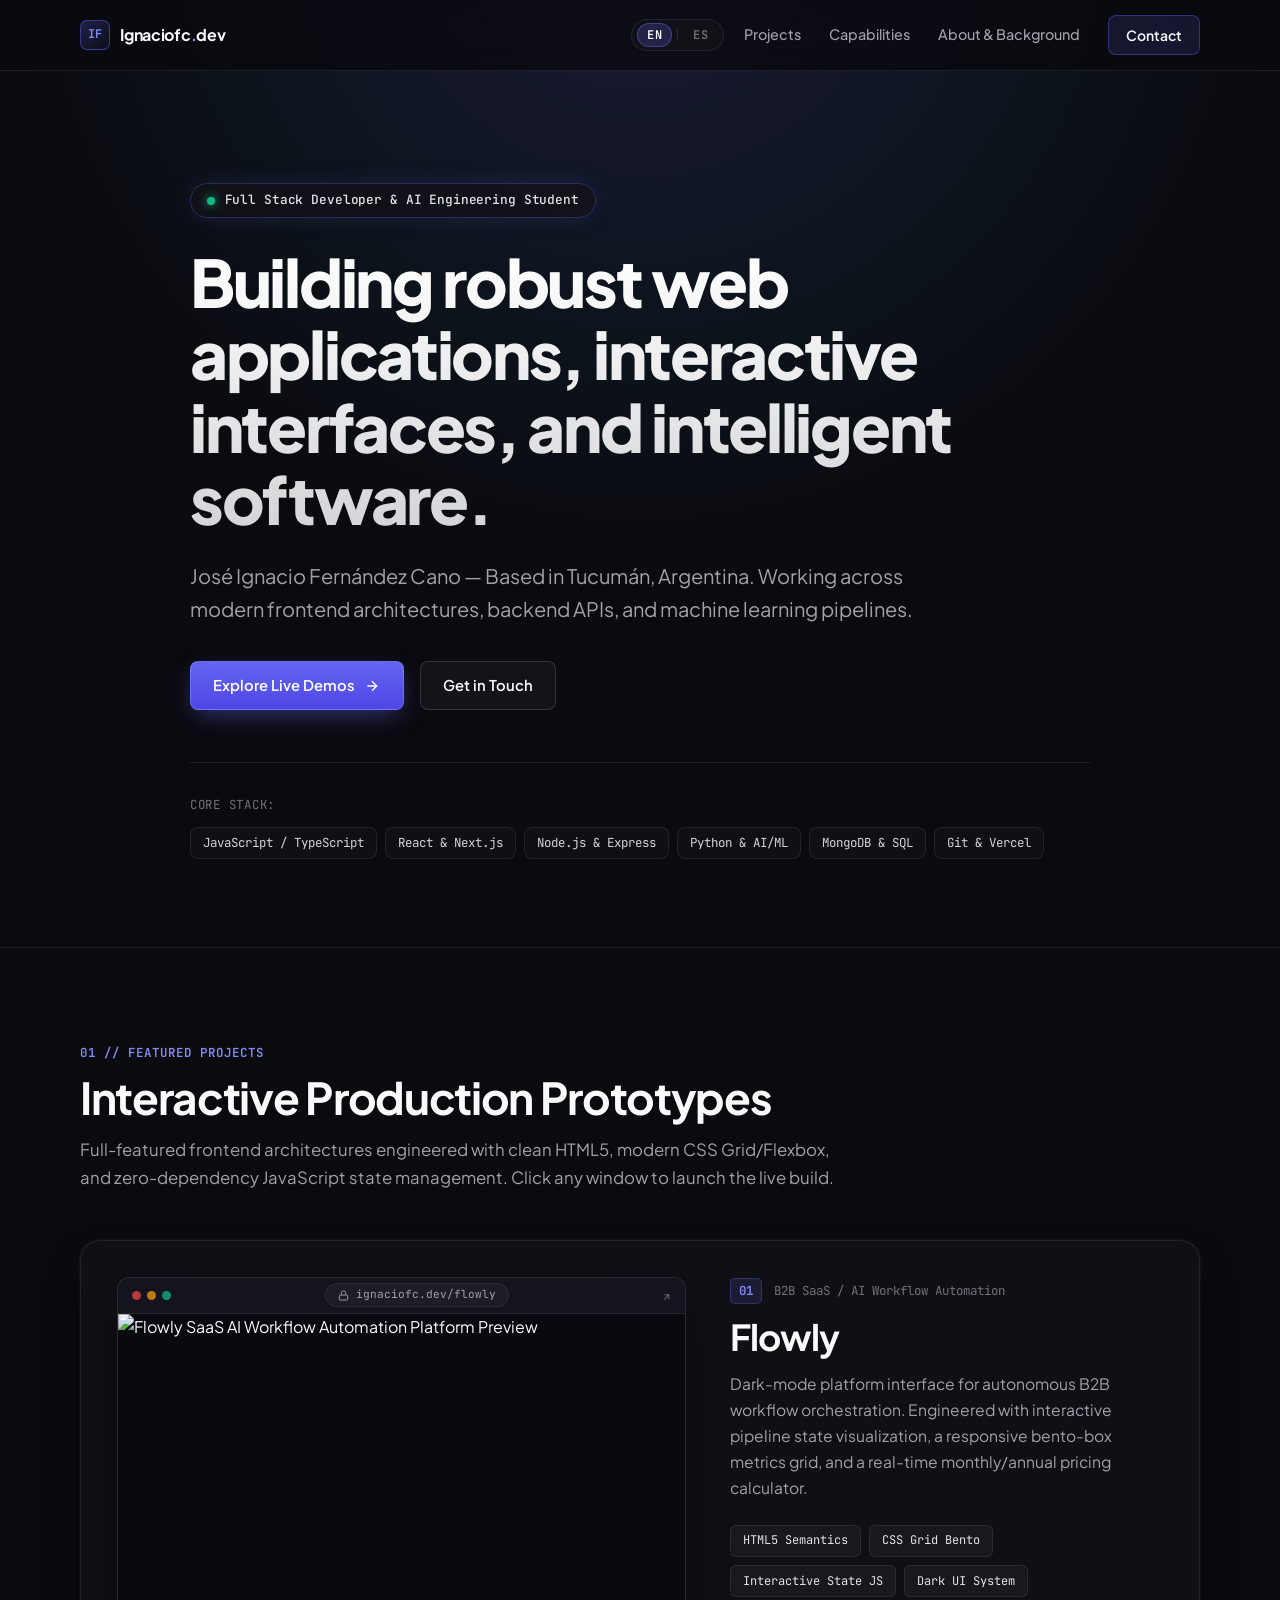
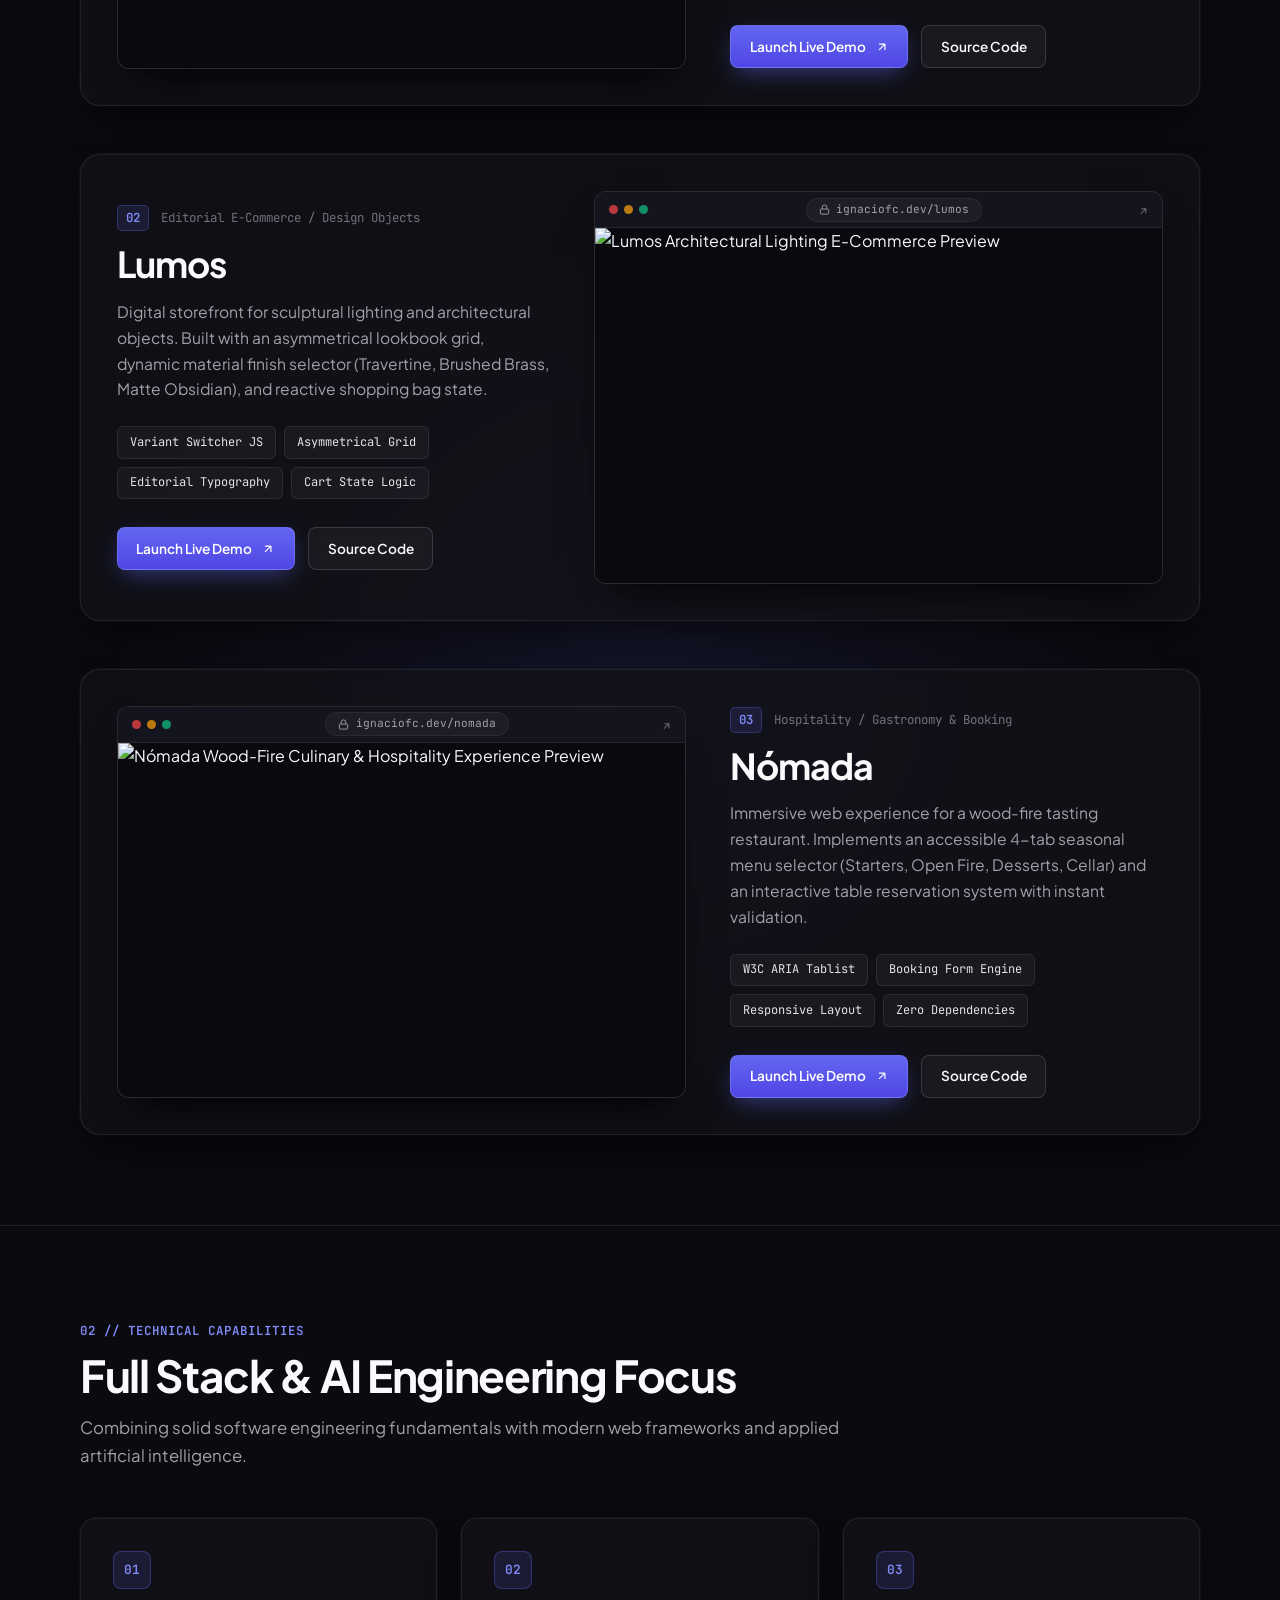
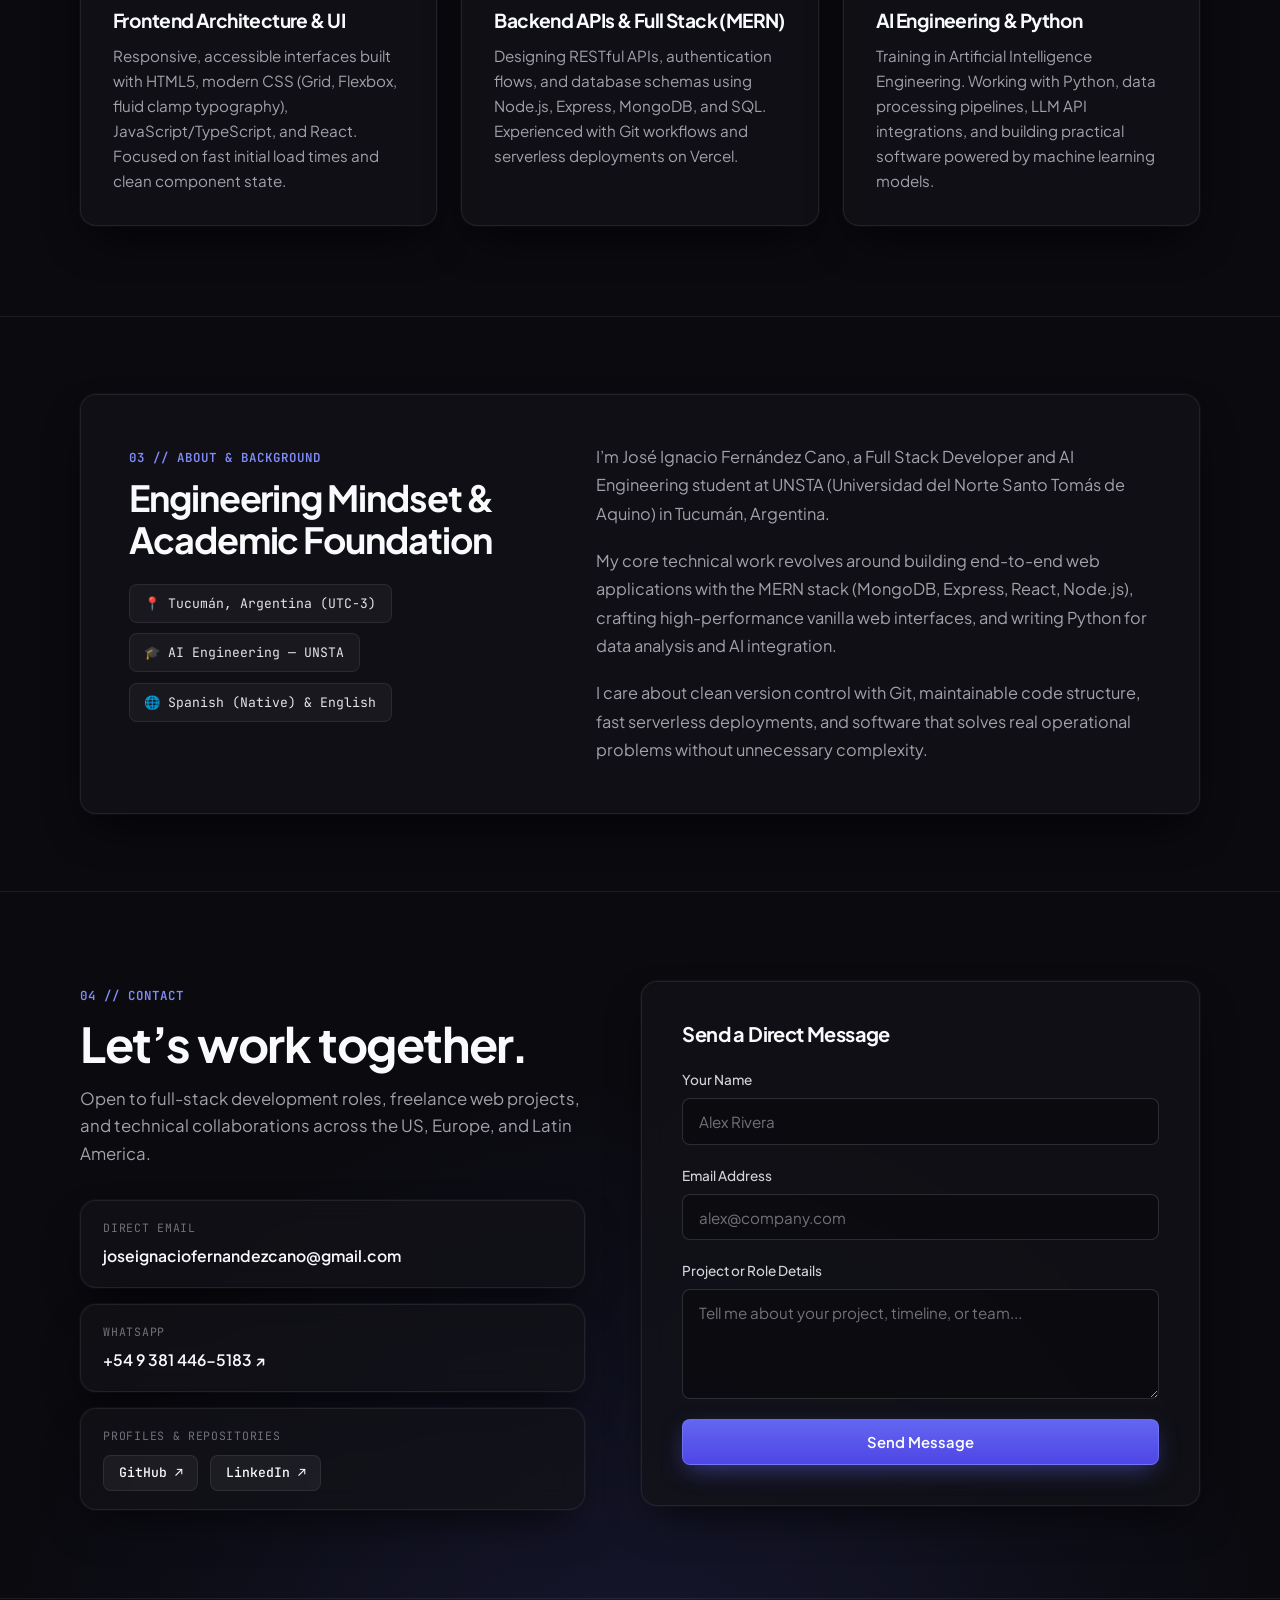
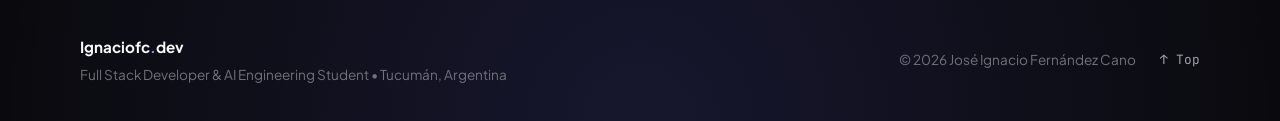
==== index.html @ 4a544a8d "feat: update portfolio with Full Stack & AI Engineering profile, 1200px layout, ambient glow, and br" ====
<!DOCTYPE html>
<html lang="en">
<head>
  <meta charset="UTF-8">
  <meta name="viewport" content="width=device-width, initial-scale=1.0">
  <title>José Ignacio Fernández Cano — Full Stack Developer & AI Engineering Student</title>
  <meta name="description" content="Full Stack Developer & AI Engineering Student based in Tucumán, Argentina. Building robust web applications, interactive interfaces, and intelligent software.">
  <link rel="preconnect" href="https://fonts.googleapis.com">
  <link rel="preconnect" href="https://fonts.gstatic.com" crossorigin>
  <link href="https://fonts.googleapis.com/css2?family=Plus+Jakarta+Sans:wght@400;500;600;700;800&family=JetBrains+Mono:wght@400;500;600&display=swap" rel="stylesheet">
  <link rel="stylesheet" href="./style.css">
  <link rel="icon" href="data:image/svg+xml,<svg xmlns=%22http://www.w3.org/2000/svg%22 viewBox=%220 0 100 100%22><text y=%22.9em%22 font-size=%2290%22>⚡</text></svg>">
</head>
<body>

  <!-- Ambient Glow Layers -->
  <div class="ambient-glow hero-glow" aria-hidden="true"></div>
  <div class="ambient-glow mid-glow" aria-hidden="true"></div>
  <div class="ambient-glow bottom-glow" aria-hidden="true"></div>

  <!-- Sticky Header -->
  <header class="site-header" id="site-header">
    <div class="container header-container">
      <a href="#hero" class="brand-logo" aria-label="José Ignacio Fernández Cano — Home">
        <span class="logo-badge">IF</span>
        <span class="logo-text">Ignaciofc<span class="accent-dot">.</span>dev</span>
      </a>

      <div class="nav-cluster">
        <!-- Bilingual Switcher [ EN | ES ] -->
        <div class="lang-switcher" role="group" aria-label="Language Selector">
          <button type="button" class="lang-btn active" id="lang-en" data-lang="en" aria-pressed="true">EN</button>
          <span class="lang-divider">|</span>
          <button type="button" class="lang-btn" id="lang-es" data-lang="es" aria-pressed="false">ES</button>
        </div>

        <nav class="desktop-nav" aria-label="Primary Navigation">
          <a href="#work" class="nav-link" data-i18n="nav.work">Projects</a>
          <a href="#stack" class="nav-link" data-i18n="nav.stack">Capabilities</a>
          <a href="#about" class="nav-link" data-i18n="nav.about">About &amp; Background</a>
          <a href="#contact" class="nav-btn" data-i18n="nav.contact">Contact</a>
        </nav>

        <button class="mobile-menu-toggle" id="mobileMenuBtn" aria-label="Toggle navigation menu" aria-expanded="false" aria-controls="mobileDrawer">
          <span></span>
          <span></span>
        </button>
      </div>
    </div>

    <!-- Mobile Navigation Drawer -->
    <div class="mobile-drawer" id="mobileDrawer">
      <nav class="mobile-nav">
        <a href="#work" class="mobile-link" data-i18n="nav.work">Projects</a>
        <a href="#stack" class="mobile-link" data-i18n="nav.stack">Capabilities</a>
        <a href="#about" class="mobile-link" data-i18n="nav.about">About &amp; Background</a>
        <a href="#contact" class="mobile-btn" data-i18n="nav.contact">Contact</a>
      </nav>
    </div>
  </header>

  <main id="main-content">
    <!-- Hero Section -->
    <section class="hero-section" id="hero">
      <div class="container hero-container">
        <div class="role-badge-wrapper">
          <div class="role-pill">
            <span class="status-dot"></span>
            <span class="role-label" data-i18n="hero.role">Full Stack Developer &amp; AI Engineering Student</span>
          </div>
        </div>

        <h1 class="hero-headline" data-i18n="hero.title">
          Building robust web applications, interactive interfaces, and intelligent software.
        </h1>

        <p class="hero-subtext" data-i18n="hero.sub">
          José Ignacio Fernández Cano — Based in Tucumán, Argentina. Working across modern frontend architectures, backend APIs, and machine learning pipelines.
        </p>

        <div class="hero-actions">
          <a href="#work" class="btn btn-primary">
            <span data-i18n="hero.cta_work">Explore Live Demos</span>
            <svg width="16" height="16" viewBox="0 0 24 24" fill="none" stroke="currentColor" stroke-width="2" aria-hidden="true"><path d="M5 12h14M12 5l7 7-7 7"/></svg>
          </a>
          <a href="#contact" class="btn btn-secondary" data-i18n="hero.cta_contact">Get in Touch</a>
        </div>

        <!-- Subtle Tech Stack Strip -->
        <div class="hero-tech-strip">
          <span class="strip-label" data-i18n="hero.stack_label">Core Stack:</span>
          <div class="strip-tags">
            <span>JavaScript / TypeScript</span>
            <span>React &amp; Next.js</span>
            <span>Node.js &amp; Express</span>
            <span>Python &amp; AI/ML</span>
            <span>MongoDB &amp; SQL</span>
            <span>Git &amp; Vercel</span>
          </div>
        </div>
      </div>
    </section>

    <!-- Selected Work Showcase (Browser Mockups) -->
    <section class="work-section" id="work">
      <div class="container">
        <div class="section-header">
          <span class="section-eyebrow" data-i18n="work.eyebrow">01 // Featured Projects</span>
          <h2 class="section-title" data-i18n="work.title">Interactive Production Prototypes</h2>
          <p class="section-lead" data-i18n="work.lead">
            Full-featured frontend architectures engineered with clean HTML5, modern CSS Grid/Flexbox, and zero-dependency JavaScript state management. Click any window to launch the live build.
          </p>
        </div>

        <div class="projects-list">

          <!-- Project 01: Flowly -->
          <article class="project-showcase-card">
            <div class="project-browser-col">
              <a href="./flowly/" class="browser-mockup" aria-label="Launch Flowly Live Demo">
                <div class="browser-toolbar">
                  <div class="browser-dots">
                    <span class="dot dot-red"></span>
                    <span class="dot dot-yellow"></span>
                    <span class="dot dot-green"></span>
                  </div>
                  <div class="browser-address">
                    <svg width="11" height="11" viewBox="0 0 24 24" fill="none" stroke="currentColor" stroke-width="2"><rect x="3" y="11" width="18" height="11" rx="2" ry="2"/><path d="M7 11V7a5 5 0 0 1 10 0v4"/></svg>
                    <span>ignaciofc.dev/flowly</span>
                  </div>
                  <div class="browser-action-icon">↗</div>
                </div>
                <div class="browser-viewport">
                  <img src="https://images.unsplash.com/photo-1551288049-bebda4e38f71?auto=format&fit=crop&w=1200&q=85" 
                       alt="Flowly SaaS AI Workflow Automation Platform Preview" 
                       width="1200" height="750" loading="eager" fetchpriority="high" decoding="async">
                </div>
              </a>
            </div>

            <div class="project-details-col">
              <div class="project-meta-top">
                <span class="project-index">01</span>
                <span class="project-category" data-i18n="flowly.tag">B2B SaaS / AI Workflow Automation</span>
              </div>

              <h3 class="project-title">Flowly</h3>

              <p class="project-description" data-i18n="flowly.desc">
                Dark-mode platform interface for autonomous B2B workflow orchestration. Engineered with interactive pipeline state visualization, a responsive bento-box metrics grid, and a real-time monthly/annual pricing calculator.
              </p>

              <div class="tech-pills">
                <span>HTML5 Semantics</span>
                <span>CSS Grid Bento</span>
                <span>Interactive State JS</span>
                <span>Dark UI System</span>
              </div>

              <div class="project-links">
                <a href="./flowly/" class="btn btn-primary btn-sm">
                  <span data-i18n="project.live">Launch Live Demo</span>
                  <svg width="14" height="14" viewBox="0 0 24 24" fill="none" stroke="currentColor" stroke-width="2"><path d="M7 17L17 7M17 7H7M17 7V17"/></svg>
                </a>
                <a href="https://github.com/ignaciofc" target="_blank" rel="noopener noreferrer" class="btn btn-secondary btn-sm">
                  <span data-i18n="project.code">Source Code</span>
                </a>
              </div>
            </div>
          </article>

          <!-- Project 02: Lumos (Reversed on Desktop for visual rhythm) -->
          <article class="project-showcase-card reverse-desktop">
            <div class="project-browser-col">
              <a href="./lumos/" class="browser-mockup" aria-label="Launch Lumos Live Demo">
                <div class="browser-toolbar">
                  <div class="browser-dots">
                    <span class="dot dot-red"></span>
                    <span class="dot dot-yellow"></span>
                    <span class="dot dot-green"></span>
                  </div>
                  <div class="browser-address">
                    <svg width="11" height="11" viewBox="0 0 24 24" fill="none" stroke="currentColor" stroke-width="2"><rect x="3" y="11" width="18" height="11" rx="2" ry="2"/><path d="M7 11V7a5 5 0 0 1 10 0v4"/></svg>
                    <span>ignaciofc.dev/lumos</span>
                  </div>
                  <div class="browser-action-icon">↗</div>
                </div>
                <div class="browser-viewport">
                  <img src="https://images.unsplash.com/photo-1513506003901-1e6a229e2d15?auto=format&fit=crop&w=1200&q=85" 
                       alt="Lumos Architectural Lighting E-Commerce Preview" 
                       width="1200" height="750" loading="lazy" decoding="async">
                </div>
              </a>
            </div>

            <div class="project-details-col">
              <div class="project-meta-top">
                <span class="project-index">02</span>
                <span class="project-category" data-i18n="lumos.tag">Editorial E-Commerce / Design Objects</span>
              </div>

              <h3 class="project-title">Lumos</h3>

              <p class="project-description" data-i18n="lumos.desc">
                Digital storefront for sculptural lighting and architectural objects. Built with an asymmetrical lookbook grid, dynamic material finish selector (Travertine, Brushed Brass, Matte Obsidian), and reactive shopping bag state.
              </p>

              <div class="tech-pills">
                <span>Variant Switcher JS</span>
                <span>Asymmetrical Grid</span>
                <span>Editorial Typography</span>
                <span>Cart State Logic</span>
              </div>

              <div class="project-links">
                <a href="./lumos/" class="btn btn-primary btn-sm">
                  <span data-i18n="project.live">Launch Live Demo</span>
                  <svg width="14" height="14" viewBox="0 0 24 24" fill="none" stroke="currentColor" stroke-width="2"><path d="M7 17L17 7M17 7H7M17 7V17"/></svg>
                </a>
                <a href="https://github.com/ignaciofc" target="_blank" rel="noopener noreferrer" class="btn btn-secondary btn-sm">
                  <span data-i18n="project.code">Source Code</span>
                </a>
              </div>
            </div>
          </article>

          <!-- Project 03: Nómada -->
          <article class="project-showcase-card">
            <div class="project-browser-col">
              <a href="./nomada/" class="browser-mockup" aria-label="Launch Nómada Live Demo">
                <div class="browser-toolbar">
                  <div class="browser-dots">
                    <span class="dot dot-red"></span>
                    <span class="dot dot-yellow"></span>
                    <span class="dot dot-green"></span>
                  </div>
                  <div class="browser-address">
                    <svg width="11" height="11" viewBox="0 0 24 24" fill="none" stroke="currentColor" stroke-width="2"><rect x="3" y="11" width="18" height="11" rx="2" ry="2"/><path d="M7 11V7a5 5 0 0 1 10 0v4"/></svg>
                    <span>ignaciofc.dev/nomada</span>
                  </div>
                  <div class="browser-action-icon">↗</div>
                </div>
                <div class="browser-viewport">
                  <img src="https://images.unsplash.com/photo-1550966871-3ed3cdb5ed0c?auto=format&fit=crop&w=1200&q=85" 
                       alt="Nómada Wood-Fire Culinary & Hospitality Experience Preview" 
                       width="1200" height="750" loading="lazy" decoding="async">
                </div>
              </a>
            </div>

            <div class="project-details-col">
              <div class="project-meta-top">
                <span class="project-index">03</span>
                <span class="project-category" data-i18n="nomada.tag">Hospitality / Gastronomy &amp; Booking</span>
              </div>

              <h3 class="project-title">Nómada</h3>

              <p class="project-description" data-i18n="nomada.desc">
                Immersive web experience for a wood-fire tasting restaurant. Implements an accessible 4-tab seasonal menu selector (Starters, Open Fire, Desserts, Cellar) and an interactive table reservation system with instant validation.
              </p>

              <div class="tech-pills">
                <span>W3C ARIA Tablist</span>
                <span>Booking Form Engine</span>
                <span>Responsive Layout</span>
                <span>Zero Dependencies</span>
              </div>

              <div class="project-links">
                <a href="./nomada/" class="btn btn-primary btn-sm">
                  <span data-i18n="project.live">Launch Live Demo</span>
                  <svg width="14" height="14" viewBox="0 0 24 24" fill="none" stroke="currentColor" stroke-width="2"><path d="M7 17L17 7M17 7H7M17 7V17"/></svg>
                </a>
                <a href="https://github.com/ignaciofc" target="_blank" rel="noopener noreferrer" class="btn btn-secondary btn-sm">
                  <span data-i18n="project.code">Source Code</span>
                </a>
              </div>
            </div>
          </article>

        </div>
      </div>
    </section>

    <!-- Engineering Capabilities / Technical Pillars -->
    <section class="capabilities-section" id="stack">
      <div class="container">
        <div class="section-header">
          <span class="section-eyebrow" data-i18n="stack.eyebrow">02 // Technical Capabilities</span>
          <h2 class="section-title" data-i18n="stack.title">Full Stack &amp; AI Engineering Focus</h2>
          <p class="section-lead" data-i18n="stack.lead">
            Combining solid software engineering fundamentals with modern web frameworks and applied artificial intelligence.
          </p>
        </div>

        <div class="capabilities-grid">
          <div class="glass-card capability-card">
            <div class="card-icon-box">01</div>
            <h3 class="card-title" data-i18n="pillar1.title">Frontend Architecture &amp; UI</h3>
            <p class="card-body" data-i18n="pillar1.desc">
              Responsive, accessible interfaces built with HTML5, modern CSS (Grid, Flexbox, fluid clamp typography), JavaScript/TypeScript, and React. Focused on fast initial load times and clean component state.
            </p>
          </div>

          <div class="glass-card capability-card">
            <div class="card-icon-box">02</div>
            <h3 class="card-title" data-i18n="pillar2.title">Backend APIs &amp; Full Stack (MERN)</h3>
            <p class="card-body" data-i18n="pillar2.desc">
              Designing RESTful APIs, authentication flows, and database schemas using Node.js, Express, MongoDB, and SQL. Experienced with Git workflows and serverless deployments on Vercel.
            </p>
          </div>

          <div class="glass-card capability-card">
            <div class="card-icon-box">03</div>
            <h3 class="card-title" data-i18n="pillar3.title">AI Engineering &amp; Python</h3>
            <p class="card-body" data-i18n="pillar3.desc">
              Training in Artificial Intelligence Engineering. Working with Python, data processing pipelines, LLM API integrations, and building practical software powered by machine learning models.
            </p>
          </div>
        </div>
      </div>
    </section>

    <!-- About & Background Section -->
    <section class="about-section" id="about">
      <div class="container">
        <div class="glass-card about-panel">
          <div class="about-grid">
            <div class="about-left">
              <span class="section-eyebrow" data-i18n="about.eyebrow">03 // About &amp; Background</span>
              <h2 class="about-heading" data-i18n="about.title">Engineering Mindset &amp; Academic Foundation</h2>
              <div class="about-badges">
                <span class="badge-item">📍 Tucumán, Argentina (UTC-3)</span>
                <span class="badge-item" data-i18n="about.uni">🎓 AI Engineering — UNSTA</span>
                <span class="badge-item" data-i18n="about.lang_badge">🌐 Spanish (Native) &amp; English</span>
              </div>
            </div>

            <div class="about-right">
              <p class="about-paragraph" data-i18n="about.p1">
                I’m José Ignacio Fernández Cano, a Full Stack Developer and AI Engineering student at UNSTA (Universidad del Norte Santo Tomás de Aquino) in Tucumán, Argentina.
              </p>
              <p class="about-paragraph" data-i18n="about.p2">
                My core technical work revolves around building end-to-end web applications with the MERN stack (MongoDB, Express, React, Node.js), crafting high-performance vanilla web interfaces, and writing Python for data analysis and AI integration.
              </p>
              <p class="about-paragraph" data-i18n="about.p3">
                I care about clean version control with Git, maintainable code structure, fast serverless deployments, and software that solves real operational problems without unnecessary complexity.
              </p>
            </div>
          </div>
        </div>
      </div>
    </section>

    <!-- Contact Section -->
    <section class="contact-section" id="contact">
      <div class="container">
        <div class="contact-grid">
          <!-- Left Column: Direct Info -->
          <div class="contact-info-col">
            <span class="section-eyebrow" data-i18n="contact.eyebrow">04 // Contact</span>
            <h2 class="contact-headline" data-i18n="contact.title">Let’s work together.</h2>
            <p class="contact-subtext" data-i18n="contact.sub">
              Open to full-stack development roles, freelance web projects, and technical collaborations across the US, Europe, and Latin America.
            </p>

            <div class="direct-channels">
              <div class="channel-card glass-card">
                <span class="channel-label" data-i18n="contact.email_label">Direct Email</span>
                <a href="mailto:joseignaciofernandezcano@gmail.com" class="channel-value">joseignaciofernandezcano@gmail.com</a>
              </div>

              <div class="channel-card glass-card">
                <span class="channel-label" data-i18n="contact.wa_label">WhatsApp</span>
                <a href="https://wa.me/5493814465183" target="_blank" rel="noopener noreferrer" class="channel-value">+54 9 381 446-5183 ↗</a>
              </div>

              <div class="channel-card glass-card">
                <span class="channel-label" data-i18n="contact.social_label">Profiles &amp; Repositories</span>
                <div class="social-row">
                  <a href="https://github.com/ignaciofc" target="_blank" rel="noopener noreferrer" class="social-pill">GitHub ↗</a>
                  <a href="https://linkedin.com/in/ignaciofc" target="_blank" rel="noopener noreferrer" class="social-pill">LinkedIn ↗</a>
                </div>
              </div>
            </div>
          </div>

          <!-- Right Column: Interactive Form -->
          <div class="contact-form-col">
            <form class="glass-card contact-form" id="contactForm" onsubmit="event.preventDefault(); handleContactSubmit();">
              <h3 class="form-title" data-i18n="form.heading">Send a Direct Message</h3>

              <div class="form-group">
                <label for="formName" data-i18n="form.name">Your Name</label>
                <input type="text" id="formName" name="name" required placeholder="Alex Rivera" autocomplete="name">
              </div>

              <div class="form-group">
                <label for="formEmail" data-i18n="form.email">Email Address</label>
                <input type="email" id="formEmail" name="email" required placeholder="alex@company.com" autocomplete="email">
              </div>

              <div class="form-group">
                <label for="formMessage" data-i18n="form.message">Project or Role Details</label>
                <textarea id="formMessage" name="message" rows="4" required placeholder="Tell me about your project, timeline, or team..."></textarea>
              </div>

              <button type="submit" class="btn btn-primary btn-block" id="formSubmitBtn" data-i18n="form.submit">
                Send Message
              </button>

              <div class="form-feedback" id="formAck" role="status" aria-live="polite">
                <span data-i18n="form.success">Message received! Thank you — I will get back to you shortly.</span>
              </div>
            </form>
          </div>
        </div>
      </div>
    </section>
  </main>

  <!-- Footer -->
  <footer class="site-footer">
    <div class="container footer-container">
      <div class="footer-left">
        <span class="footer-brand">Ignaciofc<span class="accent-dot">.</span>dev</span>
        <span class="footer-role" data-i18n="footer.copy">Full Stack Developer &amp; AI Engineering Student • Tucumán, Argentina</span>
      </div>

      <div class="footer-right">
        <span class="footer-copyright">© 2026 José Ignacio Fernández Cano</span>
        <a href="#hero" class="back-top-link">↑ <span data-i18n="footer.top">Top</span></a>
      </div>
    </div>
  </footer>

  <!-- Bilingual i18n Dictionary & UI Interactions -->
  <script>
    const translations = {
      en: {
        "nav.work": "Projects",
        "nav.stack": "Capabilities",
        "nav.about": "About & Background",
        "nav.contact": "Contact",
        "hero.role": "Full Stack Developer & AI Engineering Student",
        "hero.title": "Building robust web applications, interactive interfaces, and intelligent software.",
        "hero.sub": "José Ignacio Fernández Cano — Based in Tucumán, Argentina. Working across modern frontend architectures, backend APIs, and machine learning pipelines.",
        "hero.cta_work": "Explore Live Demos",
        "hero.cta_contact": "Get in Touch",
        "hero.stack_label": "Core Stack:",
        "work.eyebrow": "01 // Featured Projects",
        "work.title": "Interactive Production Prototypes",
        "work.lead": "Full-featured frontend architectures engineered with clean HTML5, modern CSS Grid/Flexbox, and zero-dependency JavaScript state management. Click any window to launch the live build.",
        "flowly.tag": "B2B SaaS / AI Workflow Automation",
        "flowly.desc": "Dark-mode platform interface for autonomous B2B workflow orchestration. Engineered with interactive pipeline state visualization, a responsive bento-box metrics grid, and a real-time monthly/annual pricing calculator.",
        "lumos.tag": "Editorial E-Commerce / Design Objects",
        "lumos.desc": "Digital storefront for sculptural lighting and architectural objects. Built with an asymmetrical lookbook grid, dynamic material finish selector (Travertine, Brushed Brass, Matte Obsidian), and reactive shopping bag state.",
        "nomada.tag": "Hospitality / Gastronomy & Booking",
        "nomada.desc": "Immersive web experience for a wood-fire tasting restaurant. Implements an accessible 4-tab seasonal menu selector (Starters, Open Fire, Desserts, Cellar) and an interactive table reservation system with instant validation.",
        "project.live": "Launch Live Demo",
        "project.code": "Source Code",
        "stack.eyebrow": "02 // Technical Capabilities",
        "stack.title": "Full Stack & AI Engineering Focus",
        "stack.lead": "Combining solid software engineering fundamentals with modern web frameworks and applied artificial intelligence.",
        "pillar1.title": "Frontend Architecture & UI",
        "pillar1.desc": "Responsive, accessible interfaces built with HTML5, modern CSS (Grid, Flexbox, fluid clamp typography), JavaScript/TypeScript, and React. Focused on fast initial load times and clean component state.",
        "pillar2.title": "Backend APIs & Full Stack (MERN)",
        "pillar2.desc": "Designing RESTful APIs, authentication flows, and database schemas using Node.js, Express, MongoDB, and SQL. Experienced with Git workflows and serverless deployments on Vercel.",
        "pillar3.title": "AI Engineering & Python",
        "pillar3.desc": "Training in Artificial Intelligence Engineering. Working with Python, data processing pipelines, LLM API integrations, and building practical software powered by machine learning models.",
        "about.eyebrow": "03 // About & Background",
        "about.title": "Engineering Mindset & Academic Foundation",
        "about.uni": "🎓 AI Engineering — UNSTA",
        "about.lang_badge": "🌐 Spanish (Native) & English",
        "about.p1": "I’m José Ignacio Fernández Cano, a Full Stack Developer and AI Engineering student at UNSTA (Universidad del Norte Santo Tomás de Aquino) in Tucumán, Argentina.",
        "about.p2": "My core technical work revolves around building end-to-end web applications with the MERN stack (MongoDB, Express, React, Node.js), crafting high-performance vanilla web interfaces, and writing Python for data analysis and AI integration.",
        "about.p3": "I care about clean version control with Git, maintainable code structure, fast serverless deployments, and software that solves real operational problems without unnecessary complexity.",
        "contact.eyebrow": "04 // Contact",
        "contact.title": "Let’s work together.",
        "contact.sub": "Open to full-stack development roles, freelance web projects, and technical collaborations across the US, Europe, and Latin America.",
        "contact.email_label": "Direct Email",
        "contact.wa_label": "WhatsApp",
        "contact.social_label": "Profiles & Repositories",
        "form.heading": "Send a Direct Message",
        "form.name": "Your Name",
        "form.email": "Email Address",
        "form.message": "Project or Role Details",
        "form.submit": "Send Message",
        "form.success": "Message received! Thank you — I will get back to you shortly.",
        "footer.copy": "Full Stack Developer & AI Engineering Student • Tucumán, Argentina",
        "footer.top": "Top"
      },
      es: {
        "nav.work": "Proyectos",
        "nav.stack": "Stack Técnico",
        "nav.about": "Sobre Mí",
        "nav.contact": "Contacto",
        "hero.role": "Desarrollador Full Stack & Estudiante de Ingeniería en IA",
        "hero.title": "Desarrollo aplicaciones web robustas, interfaces interactivas y software inteligente.",
        "hero.sub": "José Ignacio Fernández Cano — Tucumán, Argentina. Desarrollando arquitecturas frontend modernas, APIs backend y modelos de IA.",
        "hero.cta_work": "Ver Demos en Vivo",
        "hero.cta_contact": "Contactar",
        "hero.stack_label": "Stack Principal:",
        "work.eyebrow": "01 // Proyectos Destacados",
        "work.title": "Prototipos Interactivos en Producción",
        "work.lead": "Arquitecturas frontend completas desarrolladas con HTML5 semántico, CSS Grid/Flexbox moderno y manejo de estado en JavaScript nativo sin dependencias. Haz clic en cualquier ventana para abrir la demo.",
        "flowly.tag": "SaaS B2B / Automatización con IA",
        "flowly.desc": "Interfaz dark-mode para orquestación de flujos de trabajo B2B. Incluye visualización interactiva de pipelines, grilla bento responsiva de métricas y calculadora de precios mensual/anual en tiempo real.",
        "lumos.tag": "E-Commerce Editorial / Diseño & Iluminación",
        "lumos.desc": "Tienda digital de luminarias arquitectónicas. Desarrollada con grilla editorial asimétrica, selector interactivo de materiales (Travertino, Bronce, Obsidiana) y carrito reactivo.",
        "nomada.tag": "Gastronomía / Menú Interactivo & Reservas",
        "nomada.desc": "Experiencia web inmersiva para restaurante de fuegos. Implementa un selector accesible de menú por pasos (Entradas, Fuegos, Postres, Cava) y sistema de reserva de mesas con validación.",
        "project.live": "Abrir Demo en Vivo",
        "project.code": "Ver Código",
        "stack.eyebrow": "02 // Capacidades Técnicas",
        "stack.title": "Enfoque Full Stack & Ingeniería en IA",
        "stack.lead": "Combinando fundamentos sólidos de ingeniería de software con tecnologías web modernas e inteligencia artificial aplicada.",
        "pillar1.title": "Arquitectura Frontend & UI",
        "pillar1.desc": "Interfaces responsivas y accesibles construidas con HTML5, CSS moderno (Grid, Flexbox, tipografía fluida con clamp), JavaScript/TypeScript y React. Enfoque en velocidad de carga y estado limpio.",
        "pillar2.title": "APIs Backend & Full Stack (MERN)",
        "pillar2.desc": "Diseño de APIs REST, autenticación y bases de datos con Node.js, Express, MongoDB y SQL. Manejo fluido de Git y despliegues serverless en Vercel.",
        "pillar3.title": "Ingeniería en IA & Python",
        "pillar3.desc": "Formación académica en Ingeniería en Inteligencia Artificial. Desarrollo con Python, procesamiento de datos, integración de APIs de LLMs y modelos de machine learning.",
        "about.eyebrow": "03 // Sobre Mí & Formación",
        "about.title": "Perfil Técnico y Base Académica",
        "about.uni": "🎓 Ingeniería en IA — UNSTA",
        "about.lang_badge": "🌐 Español (Nativo) & Inglés",
        "about.p1": "Soy José Ignacio Fernández Cano, Desarrollador Full Stack y estudiante de Ingeniería en Inteligencia Artificial en la UNSTA (Universidad del Norte Santo Tomás de Aquino), en Tucumán, Argentina.",
        "about.p2": "Mi trabajo técnico se centra en el desarrollo de aplicaciones web integrales con el stack MERN (MongoDB, Express, React, Node.js), maquetación avanzada sin dependencias y programación en Python para análisis de datos e IA.",
        "about.p3": "Me enfoco en mantener repositorios limpios con Git, código escalable y bien estructurado, despliegues ágiles en la nube y soluciones prácticas listas para producción.",
        "contact.eyebrow": "04 // Contacto",
        "contact.title": "Trabajemos juntos.",
        "contact.sub": "Disponible para posiciones como desarrollador Full Stack, proyectos web freelance y colaboraciones técnicas en EE.UU., Europa y Latinoamérica.",
        "contact.email_label": "Email Directo",
        "contact.wa_label": "WhatsApp",
        "contact.social_label": "Perfiles y Repositorios",
        "form.heading": "Enviar un Mensaje Directo",
        "form.name": "Tu Nombre",
        "form.email": "Correo Electrónico",
        "form.message": "Detalles del Proyecto o Propuesta",
        "form.submit": "Enviar Mensaje",
        "form.success": "¡Mensaje recibido! Muchas gracias — te responderé a la brevedad.",
        "footer.copy": "Desarrollador Full Stack & Estudiante de Ingeniería en IA • Tucumán, Argentina",
        "footer.top": "Arriba"
      }
    };

    function applyLanguage(lang) {
      const dict = translations[lang] || translations.en;
      document.documentElement.lang = lang;

      document.querySelectorAll('[data-i18n]').forEach(el => {
        const key = el.getAttribute('data-i18n');
        if (dict[key]) {
          el.textContent = dict[key];
        }
      });

      const formName = document.getElementById('formName');
      const formEmail = document.getElementById('formEmail');
      const formMessage = document.getElementById('formMessage');
      if (formName && formEmail && formMessage) {
        if (lang === 'es') {
          formName.placeholder = 'Tu nombre completo';
          formEmail.placeholder = 'nombre@empresa.com';
          formMessage.placeholder = 'Cuéntame sobre el proyecto, stack o propuesta...';
        } else {
          formName.placeholder = 'Alex Rivera';
          formEmail.placeholder = 'alex@company.com';
          formMessage.placeholder = 'Tell me about your project, timeline, or team...';
        }
      }

      const btnEn = document.getElementById('lang-en');
      const btnEs = document.getElementById('lang-es');
      if (btnEn && btnEs) {
        const isEn = lang === 'en';
        btnEn.classList.toggle('active', isEn);
        btnEn.setAttribute('aria-pressed', String(isEn));
        btnEs.classList.toggle('active', !isEn);
        btnEs.setAttribute('aria-pressed', String(!isEn));
      }

      try {
        localStorage.setItem('ignaciofc_lang', lang);
      } catch (e) {}
    }

    function handleContactSubmit() {
      const btn = document.getElementById('formSubmitBtn');
      const ack = document.getElementById('formAck');
      const form = document.getElementById('contactForm');
      if (!btn || !ack || !form) return;

      btn.disabled = true;
      btn.style.opacity = '0.6';

      setTimeout(() => {
        form.reset();
        btn.disabled = false;
        btn.style.opacity = '1';
        ack.classList.add('visible');
        setTimeout(() => {
          ack.classList.remove('visible');
        }, 6000);
      }, 350);
    }

    document.addEventListener('DOMContentLoaded', () => {
      let savedLang = 'en';
      try {
        savedLang = localStorage.getItem('ignaciofc_lang') || 'en';
      } catch (e) {}
      applyLanguage(savedLang);

      document.querySelectorAll('.lang-btn').forEach(btn => {
        btn.addEventListener('click', () => {
          const selected = btn.getAttribute('data-lang');
          applyLanguage(selected);
        });
      });

      const mobileBtn = document.getElementById('mobileMenuBtn');
      const mobileDrawer = document.getElementById('mobileDrawer');
      if (mobileBtn && mobileDrawer) {
        mobileBtn.addEventListener('click', () => {
          const isOpen = mobileDrawer.classList.toggle('open');
          mobileBtn.setAttribute('aria-expanded', String(isOpen));
        });

        mobileDrawer.querySelectorAll('a').forEach(link => {
          link.addEventListener('click', () => {
            mobileDrawer.classList.remove('open');
            mobileBtn.setAttribute('aria-expanded', 'false');
          });
        });
      }
    });
  </script>
</body>
</html>
---- style.css ----
/* ==========================================================================
   IGNACIOFC.DEV — MODERN DEVELOPER PORTFOLIO
   Aesthetic: Vercel / Linear / Supabase Inspired
   Deep dark canvas (#0a0a0f), radial ambient lighting, frosted glass cards,
   wide 1200px container, and browser window mockups.
   ========================================================================== */

:root {
  /* Deep dark canvas & glass surfaces */
  --bg-base: #0a0a0f;
  --bg-elevated: #101018;
  --glass-bg: rgba(18, 18, 24, 0.72);
  --glass-bg-hover: rgba(24, 24, 34, 0.85);

  /* Borders & Glow Accents */
  --border-subtle: rgba(255, 255, 255, 0.08);
  --border-medium: rgba(255, 255, 255, 0.14);
  --border-glow: rgba(99, 102, 241, 0.45);

  /* Typography Colors */
  --text-primary: #f8fafc;
  --text-secondary: #a1a1aa;
  --text-muted: #71717a;

  /* Brand & Accent Colors */
  --indigo: #6366f1;
  --indigo-bright: #818cf8;
  --emerald: #10b981;
  --cyan: #38bdf8;

  /* Font Stacks */
  --font-sans: 'Plus Jakarta Sans', -apple-system, BlinkMacSystemFont, "Segoe UI", Roboto, sans-serif;
  --font-mono: 'JetBrains Mono', ui-monospace, SFMono-Regular, Menlo, Monaco, Consolas, monospace;

  /* Layout Geometry */
  --container-max: 1200px;
  --radius-sm: 8px;
  --radius-md: 12px;
  --radius-lg: 16px;
  --radius-xl: 20px;
  --radius-pill: 9999px;

  /* Shadows & Transitions */
  --shadow-card: 0 20px 45px -15px rgba(0, 0, 0, 0.7), 0 0 1px 1px rgba(255, 255, 255, 0.04);
  --shadow-glow: 0 22px 50px -12px rgba(99, 102, 241, 0.18);
  --ease-out: cubic-bezier(0.16, 1, 0.3, 1);
  --transition-fast: 180ms var(--ease-out);
  --transition-base: 300ms var(--ease-out);
}

/* --- Base Reset --- */
*, *::before, *::after {
  box-sizing: border-box;
  margin: 0;
  padding: 0;
}

html {
  scroll-behavior: smooth;
  background-color: var(--bg-base);
  color: var(--text-primary);
  font-family: var(--font-sans);
  line-height: 1.6;
  -webkit-font-smoothing: antialiased;
  -moz-osx-font-smoothing: grayscale;
}

body {
  position: relative;
  min-height: 100vh;
  overflow-x: hidden;
  background-color: var(--bg-base);
  color: var(--text-primary);
}

/* Prevent awkward word splits on headings */
h1, h2, h3, h4, h5, h6 {
  color: var(--text-primary);
  font-weight: 700;
  letter-spacing: -0.03em;
  line-height: 1.15;
  hyphens: none;
  -webkit-hyphens: none;
  word-break: normal;
  overflow-wrap: normal;
}

p {
  color: var(--text-secondary);
}

a {
  color: inherit;
  text-decoration: none;
  transition: all var(--transition-fast);
}

img {
  max-width: 100%;
  height: auto;
  display: block;
}

button, input, textarea {
  font-family: inherit;
  font-size: inherit;
  color: inherit;
}

::selection {
  background: rgba(99, 102, 241, 0.35);
  color: #ffffff;
}

:focus-visible {
  outline: 2px solid var(--indigo-bright);
  outline-offset: 3px;
}

/* --- Ambient Glow Lighting Layers --- */
.ambient-glow {
  position: absolute;
  left: 50%;
  transform: translateX(-50%);
  width: 100%;
  max-width: 1400px;
  pointer-events: none;
  z-index: 0;
}

.hero-glow {
  top: -80px;
  height: 680px;
  background: radial-gradient(circle at 50% 0%, rgba(99, 102, 241, 0.18), rgba(56, 189, 248, 0.05) 45%, transparent 72%);
}

.mid-glow {
  top: 38%;
  height: 800px;
  background: radial-gradient(circle at 50% 50%, rgba(99, 102, 241, 0.11), transparent 70%);
}

.bottom-glow {
  bottom: 0;
  height: 650px;
  background: radial-gradient(circle at 50% 100%, rgba(99, 102, 241, 0.14), transparent 70%);
}

/* --- Wide Responsive Container (1200px) --- */
.container {
  width: 100%;
  max-width: var(--container-max);
  margin: 0 auto;
  padding: 0 clamp(1.25rem, 4vw, 2.5rem);
  position: relative;
  z-index: 1;
}

/* --- Frosted Glass Card Surface --- */
.glass-card {
  background: var(--glass-bg);
  backdrop-filter: blur(12px);
  -webkit-backdrop-filter: blur(12px);
  border: 1px solid var(--border-subtle);
  border-radius: var(--radius-lg);
  box-shadow: var(--shadow-card);
  transition: border-color var(--transition-base), box-shadow var(--transition-base), transform var(--transition-base), background-color var(--transition-base);
}

.glass-card:hover {
  border-color: var(--border-glow);
  box-shadow: var(--shadow-glow);
}

/* --- Sticky Header & Navigation --- */
.site-header {
  position: sticky;
  top: 0;
  width: 100%;
  z-index: 100;
  background: rgba(10, 10, 15, 0.78);
  backdrop-filter: blur(16px);
  -webkit-backdrop-filter: blur(16px);
  border-bottom: 1px solid var(--border-subtle);
}

.header-container {
  display: flex;
  align-items: center;
  justify-content: space-between;
  height: 70px;
}

.brand-logo {
  display: inline-flex;
  align-items: center;
  gap: 0.65rem;
  font-weight: 700;
  font-size: 1rem;
  letter-spacing: -0.02em;
  color: var(--text-primary);
}

.logo-badge {
  display: inline-flex;
  align-items: center;
  justify-content: center;
  width: 30px;
  height: 30px;
  border-radius: 7px;
  background: linear-gradient(135deg, rgba(99, 102, 241, 0.25), rgba(99, 102, 241, 0.05));
  border: 1px solid rgba(99, 102, 241, 0.45);
  font-family: var(--font-mono);
  font-size: 0.75rem;
  font-weight: 600;
  color: var(--indigo-bright);
}

.accent-dot {
  color: var(--indigo-bright);
}

.nav-cluster {
  display: flex;
  align-items: center;
  gap: 1.25rem;
}

/* Language Switcher [ EN | ES ] */
.lang-switcher {
  display: inline-flex;
  align-items: center;
  background: rgba(18, 18, 24, 0.85);
  border: 1px solid var(--border-subtle);
  border-radius: var(--radius-pill);
  padding: 3px 5px;
  font-family: var(--font-mono);
  font-size: 0.75rem;
}

.lang-btn {
  background: transparent;
  border: none;
  color: var(--text-muted);
  padding: 4px 10px;
  border-radius: var(--radius-pill);
  cursor: pointer;
  font-weight: 600;
  letter-spacing: 0.04em;
  transition: all var(--transition-fast);
}

.lang-btn:hover {
  color: var(--text-primary);
}

.lang-btn.active {
  background: rgba(99, 102, 241, 0.22);
  color: #ffffff;
  box-shadow: inset 0 0 0 1px rgba(99, 102, 241, 0.45);
}

.lang-divider {
  color: rgba(255, 255, 255, 0.14);
  font-size: 0.7rem;
  user-select: none;
  padding: 0 2px;
}

/* Desktop Links */
.desktop-nav {
  display: none;
  align-items: center;
  gap: 1.75rem;
}

@media (min-width: 820px) {
  .desktop-nav {
    display: flex;
  }
}

.nav-link {
  font-size: 0.9rem;
  font-weight: 500;
  color: var(--text-secondary);
}

.nav-link:hover {
  color: var(--text-primary);
}

.nav-btn {
  font-size: 0.875rem;
  font-weight: 600;
  color: var(--text-primary);
  background: rgba(99, 102, 241, 0.14);
  border: 1px solid rgba(99, 102, 241, 0.38);
  padding: 0.5rem 1.05rem;
  border-radius: var(--radius-sm);
  transition: all var(--transition-fast);
}

.nav-btn:hover {
  background: rgba(99, 102, 241, 0.26);
  border-color: var(--indigo-bright);
  transform: translateY(-1px);
}

/* Mobile Menu Button */
.mobile-menu-toggle {
  display: flex;
  flex-direction: column;
  justify-content: center;
  gap: 5px;
  width: 42px;
  height: 42px;
  background: rgba(255, 255, 255, 0.03);
  border: 1px solid var(--border-subtle);
  border-radius: var(--radius-sm);
  cursor: pointer;
  padding: 0 10px;
}

@media (min-width: 820px) {
  .mobile-menu-toggle {
    display: none;
  }
}

.mobile-menu-toggle span {
  display: block;
  width: 100%;
  height: 1.5px;
  background-color: var(--text-primary);
  transition: transform var(--transition-fast);
}

.mobile-menu-toggle[aria-expanded="true"] span:first-child {
  transform: translateY(3.25px) rotate(45deg);
}

.mobile-menu-toggle[aria-expanded="true"] span:last-child {
  transform: translateY(-3.25px) rotate(-45deg);
}

.mobile-drawer {
  display: none;
  border-top: 1px solid var(--border-subtle);
  background: rgba(10, 10, 15, 0.96);
  backdrop-filter: blur(16px);
  padding: 1.5rem;
}

.mobile-drawer.open {
  display: block;
}

.mobile-nav {
  display: flex;
  flex-direction: column;
  gap: 1.15rem;
}

.mobile-link {
  font-size: 1rem;
  font-weight: 500;
  color: var(--text-secondary);
}

.mobile-btn {
  display: inline-block;
  text-align: center;
  font-weight: 600;
  color: #ffffff;
  background: var(--indigo);
  padding: 0.75rem 1rem;
  border-radius: var(--radius-sm);
}

/* --- Hero Section --- */
.hero-section {
  padding: clamp(4rem, 9vw, 7rem) 0 clamp(3.5rem, 7vw, 5.5rem);
  position: relative;
}

.hero-container {
  max-width: 980px;
}

.role-badge-wrapper {
  margin-bottom: 1.75rem;
}

.role-pill {
  display: inline-flex;
  align-items: center;
  gap: 0.6rem;
  background: rgba(18, 18, 24, 0.8);
  backdrop-filter: blur(8px);
  border: 1px solid rgba(99, 102, 241, 0.3);
  border-radius: var(--radius-pill);
  padding: 0.4rem 1rem;
  box-shadow: 0 0 25px -5px rgba(99, 102, 241, 0.25);
}

.status-dot {
  width: 8px;
  height: 8px;
  background-color: var(--emerald);
  border-radius: 50%;
  box-shadow: 0 0 10px var(--emerald);
}

.role-label {
  font-family: var(--font-mono);
  font-size: 0.8rem;
  font-weight: 500;
  color: #e4e4e7;
  letter-spacing: -0.01em;
}

.hero-headline {
  font-size: clamp(2.25rem, 5.2vw, 4.1rem);
  font-weight: 800;
  letter-spacing: -0.035em;
  line-height: 1.1;
  margin-bottom: 1.5rem;
  background: linear-gradient(180deg, #ffffff 0%, #d4d4d8 100%);
  -webkit-background-clip: text;
  -webkit-text-fill-color: transparent;
}

.hero-subtext {
  font-size: clamp(1.05rem, 1.8vw, 1.25rem);
  line-height: 1.65;
  color: var(--text-secondary);
  max-width: 780px;
  margin-bottom: 2.25rem;
}

.hero-actions {
  display: flex;
  flex-wrap: wrap;
  gap: 1rem;
  margin-bottom: 3.25rem;
}

/* Buttons */
.btn {
  display: inline-flex;
  align-items: center;
  justify-content: center;
  gap: 0.55rem;
  font-size: 0.925rem;
  font-weight: 600;
  padding: 0.75rem 1.4rem;
  border-radius: var(--radius-sm);
  min-height: 46px;
  cursor: pointer;
  transition: all var(--transition-fast);
}

.btn-sm {
  font-size: 0.85rem;
  padding: 0.6rem 1.15rem;
  min-height: 42px;
}

.btn-primary {
  background: linear-gradient(180deg, #6366f1 0%, #4f46e5 100%);
  color: #ffffff;
  border: 1px solid rgba(129, 140, 248, 0.5);
  box-shadow: 0 8px 25px -6px rgba(99, 102, 241, 0.55);
}

.btn-primary:hover {
  background: linear-gradient(180deg, #818cf8 0%, #6366f1 100%);
  border-color: #a5b4fc;
  transform: translateY(-2px);
  box-shadow: 0 12px 30px -6px rgba(99, 102, 241, 0.7);
}

.btn-secondary {
  background: rgba(255, 255, 255, 0.04);
  color: var(--text-primary);
  border: 1px solid var(--border-medium);
  backdrop-filter: blur(8px);
}

.btn-secondary:hover {
  background: rgba(255, 255, 255, 0.09);
  border-color: var(--border-glow);
  transform: translateY(-2px);
}

.btn-block {
  width: 100%;
}

/* Hero Tech Strip */
.hero-tech-strip {
  display: flex;
  flex-wrap: wrap;
  align-items: center;
  gap: 0.75rem;
  padding-top: 2rem;
  border-top: 1px solid var(--border-subtle);
}

.strip-label {
  font-family: var(--font-mono);
  font-size: 0.78rem;
  color: var(--text-muted);
  text-transform: uppercase;
  letter-spacing: 0.06em;
  margin-right: 0.25rem;
}

.strip-tags {
  display: flex;
  flex-wrap: wrap;
  gap: 0.5rem;
}

.strip-tags span {
  font-family: var(--font-mono);
  font-size: 0.78rem;
  color: #d4d4d8;
  background: rgba(18, 18, 24, 0.75);
  border: 1px solid var(--border-subtle);
  padding: 0.3rem 0.75rem;
  border-radius: var(--radius-sm);
}

/* --- Section Headers --- */
.section-header {
  margin-bottom: 3rem;
  max-width: 760px;
}

.section-eyebrow {
  display: inline-block;
  font-family: var(--font-mono);
  font-size: 0.78rem;
  font-weight: 600;
  color: var(--indigo-bright);
  text-transform: uppercase;
  letter-spacing: 0.08em;
  margin-bottom: 0.6rem;
}

.section-title {
  font-size: clamp(1.85rem, 3.5vw, 2.75rem);
  margin-bottom: 0.85rem;
}

.section-lead {
  font-size: 1.05rem;
  color: var(--text-secondary);
  line-height: 1.65;
}

/* --- Projects Showcase (2-Column Browser Mockups) --- */
.work-section {
  padding: clamp(4rem, 7vw, 6rem) 0;
  border-top: 1px solid var(--border-subtle);
}

.projects-list {
  display: flex;
  flex-direction: column;
  gap: 3rem;
}

.project-showcase-card {
  display: grid;
  grid-template-columns: 1fr;
  gap: 2rem;
  align-items: center;
  background: var(--glass-bg);
  backdrop-filter: blur(12px);
  -webkit-backdrop-filter: blur(12px);
  border: 1px solid var(--border-subtle);
  border-radius: var(--radius-xl);
  padding: clamp(1.25rem, 3vw, 2.25rem);
  box-shadow: var(--shadow-card);
  transition: border-color var(--transition-base), box-shadow var(--transition-base), transform var(--transition-base);
}

.project-showcase-card:hover {
  border-color: var(--border-glow);
  box-shadow: var(--shadow-glow);
}

@media (min-width: 960px) {
  .project-showcase-card {
    grid-template-columns: 1.25fr 0.95fr;
    gap: 2.75rem;
  }

  .project-showcase-card.reverse-desktop {
    grid-template-columns: 0.95fr 1.25fr;
  }

  .project-showcase-card.reverse-desktop .project-browser-col {
    order: 2;
  }

  .project-showcase-card.reverse-desktop .project-details-col {
    order: 1;
  }
}

/* Browser Window Mockup Frame */
.browser-mockup {
  display: block;
  background: #0d0d14;
  border: 1px solid rgba(255, 255, 255, 0.12);
  border-radius: var(--radius-md);
  overflow: hidden;
  box-shadow: 0 20px 40px -15px rgba(0, 0, 0, 0.85);
  transition: border-color var(--transition-base), transform var(--transition-base);
}

.project-showcase-card:hover .browser-mockup {
  border-color: rgba(99, 102, 241, 0.45);
}

.browser-toolbar {
  display: flex;
  align-items: center;
  justify-content: space-between;
  height: 36px;
  padding: 0 0.9rem;
  background: #14141f;
  border-bottom: 1px solid rgba(255, 255, 255, 0.07);
}

.browser-dots {
  display: flex;
  align-items: center;
  gap: 6px;
}

.browser-dots .dot {
  width: 9px;
  height: 9px;
  border-radius: 50%;
}

.dot-red {
  background-color: #ef4444;
  opacity: 0.75;
}

.dot-yellow {
  background-color: #f59e0b;
  opacity: 0.75;
}

.dot-green {
  background-color: #10b981;
  opacity: 0.75;
}

.browser-address {
  display: inline-flex;
  align-items: center;
  gap: 0.4rem;
  background: rgba(255, 255, 255, 0.04);
  border: 1px solid rgba(255, 255, 255, 0.06);
  padding: 2px 12px;
  border-radius: var(--radius-pill);
  font-family: var(--font-mono);
  font-size: 0.7rem;
  color: var(--text-secondary);
}

.browser-action-icon {
  font-size: 0.75rem;
  color: var(--text-muted);
}

.browser-viewport {
  position: relative;
  width: 100%;
  aspect-ratio: 16 / 10;
  overflow: hidden;
  background: #09090f;
}

.browser-viewport img {
  width: 100%;
  height: 100%;
  object-fit: cover;
  object-position: center;
  transition: transform 0.5s var(--ease-out);
}

.browser-mockup:hover .browser-viewport img {
  transform: scale(1.035);
}

/* Project Details Column */
.project-details-col {
  display: flex;
  flex-direction: column;
  justify-content: center;
}

.project-meta-top {
  display: flex;
  align-items: center;
  gap: 0.75rem;
  margin-bottom: 0.75rem;
}

.project-index {
  font-family: var(--font-mono);
  font-size: 0.78rem;
  font-weight: 600;
  color: var(--indigo-bright);
  background: rgba(99, 102, 241, 0.14);
  border: 1px solid rgba(99, 102, 241, 0.3);
  padding: 2px 8px;
  border-radius: 5px;
}

.project-category {
  font-family: var(--font-mono);
  font-size: 0.78rem;
  color: var(--text-muted);
}

.project-title {
  font-size: clamp(1.65rem, 2.8vw, 2.25rem);
  margin-bottom: 0.9rem;
}

.project-description {
  font-size: 0.98rem;
  line-height: 1.65;
  color: var(--text-secondary);
  margin-bottom: 1.5rem;
}

.tech-pills {
  display: flex;
  flex-wrap: wrap;
  gap: 0.5rem;
  margin-bottom: 1.75rem;
}

.tech-pills span {
  font-family: var(--font-mono);
  font-size: 0.75rem;
  color: #e4e4e7;
  background: rgba(255, 255, 255, 0.04);
  border: 1px solid var(--border-subtle);
  padding: 0.35rem 0.75rem;
  border-radius: 6px;
}

.project-links {
  display: flex;
  flex-wrap: wrap;
  gap: 0.85rem;
}

/* --- Capabilities / Stack Section --- */
.capabilities-section {
  padding: clamp(4rem, 7vw, 6rem) 0;
  border-top: 1px solid var(--border-subtle);
}

.capabilities-grid {
  display: grid;
  grid-template-columns: 1fr;
  gap: 1.5rem;
}

@media (min-width: 820px) {
  .capabilities-grid {
    grid-template-columns: repeat(3, 1fr);
  }
}

.capability-card {
  padding: 2rem;
  display: flex;
  flex-direction: column;
}

.card-icon-box {
  display: inline-flex;
  align-items: center;
  justify-content: center;
  width: 38px;
  height: 38px;
  border-radius: 8px;
  background: rgba(99, 102, 241, 0.14);
  border: 1px solid rgba(99, 102, 241, 0.35);
  font-family: var(--font-mono);
  font-size: 0.8rem;
  font-weight: 600;
  color: var(--indigo-bright);
  margin-bottom: 1.25rem;
}

.card-title {
  font-size: 1.2rem;
  margin-bottom: 0.75rem;
}

.card-body {
  font-size: 0.95rem;
  line-height: 1.65;
  color: var(--text-secondary);
}

/* --- About & Background Section --- */
.about-section {
  padding: clamp(3.5rem, 6vw, 5.5rem) 0;
  border-top: 1px solid var(--border-subtle);
}

.about-panel {
  padding: clamp(1.75rem, 4vw, 3rem);
}

.about-grid {
  display: grid;
  grid-template-columns: 1fr;
  gap: 2.25rem;
}

@media (min-width: 900px) {
  .about-grid {
    grid-template-columns: 0.85fr 1.15fr;
    gap: 3.5rem;
    align-items: start;
  }
}

.about-heading {
  font-size: clamp(1.65rem, 3vw, 2.25rem);
  margin-bottom: 1.5rem;
}

.about-badges {
  display: flex;
  flex-direction: column;
  gap: 0.65rem;
}

.badge-item {
  display: inline-flex;
  align-items: center;
  font-family: var(--font-mono);
  font-size: 0.82rem;
  color: #e4e4e7;
  background: rgba(255, 255, 255, 0.04);
  border: 1px solid var(--border-subtle);
  padding: 0.5rem 0.9rem;
  border-radius: var(--radius-sm);
  width: fit-content;
}

.about-paragraph {
  font-size: 1.02rem;
  line-height: 1.75;
  color: var(--text-secondary);
  margin-bottom: 1.15rem;
}

.about-paragraph:last-child {
  margin-bottom: 0;
}

/* --- Contact Section --- */
.contact-section {
  padding: clamp(4rem, 7vw, 6rem) 0 5.5rem;
  border-top: 1px solid var(--border-subtle);
}

.contact-grid {
  display: grid;
  grid-template-columns: 1fr;
  gap: 2.5rem;
}

@media (min-width: 900px) {
  .contact-grid {
    grid-template-columns: 0.95fr 1.05fr;
    gap: 3.5rem;
    align-items: start;
  }
}

.contact-headline {
  font-size: clamp(2rem, 4vw, 3rem);
  margin-bottom: 0.85rem;
}

.contact-subtext {
  font-size: 1.05rem;
  line-height: 1.65;
  margin-bottom: 2rem;
}

.direct-channels {
  display: flex;
  flex-direction: column;
  gap: 1rem;
}

.channel-card {
  padding: 1.15rem 1.4rem;
  display: flex;
  flex-direction: column;
  gap: 0.35rem;
}

.channel-label {
  font-family: var(--font-mono);
  font-size: 0.72rem;
  color: var(--text-muted);
  text-transform: uppercase;
  letter-spacing: 0.06em;
}

.channel-value {
  font-size: 0.98rem;
  font-weight: 600;
  color: var(--text-primary);
  word-break: break-all;
}

.channel-value:hover {
  color: var(--indigo-bright);
}

.social-row {
  display: flex;
  flex-wrap: wrap;
  gap: 0.75rem;
  margin-top: 0.25rem;
}

.social-pill {
  font-family: var(--font-mono);
  font-size: 0.82rem;
  font-weight: 500;
  color: var(--text-primary);
  background: rgba(255, 255, 255, 0.05);
  border: 1px solid var(--border-subtle);
  padding: 0.4rem 0.9rem;
  border-radius: var(--radius-sm);
}

.social-pill:hover {
  border-color: var(--indigo-bright);
  background: rgba(99, 102, 241, 0.15);
}

/* Contact Form */
.contact-form {
  padding: clamp(1.5rem, 3.5vw, 2.5rem);
  display: flex;
  flex-direction: column;
  gap: 1.25rem;
}

.form-title {
  font-size: 1.25rem;
  margin-bottom: 0.25rem;
}

.form-group {
  display: flex;
  flex-direction: column;
  gap: 0.45rem;
}

.form-group label {
  font-size: 0.85rem;
  font-weight: 500;
  color: #d4d4d8;
}

.form-group input,
.form-group textarea {
  width: 100%;
  background: rgba(10, 10, 15, 0.65);
  border: 1px solid var(--border-medium);
  border-radius: var(--radius-sm);
  padding: 0.8rem 1rem;
  font-size: 0.95rem;
  color: var(--text-primary);
  transition: border-color var(--transition-fast), box-shadow var(--transition-fast);
}

.form-group input:focus,
.form-group textarea:focus {
  outline: none;
  border-color: var(--indigo-bright);
  box-shadow: 0 0 0 3px rgba(99, 102, 241, 0.2);
}

.form-group input::placeholder,
.form-group textarea::placeholder {
  color: var(--text-muted);
}

.form-group textarea {
  resize: vertical;
  min-height: 110px;
}

.form-feedback {
  display: none;
  font-size: 0.875rem;
  color: #34d399;
  background: rgba(16, 185, 129, 0.1);
  border: 1px solid rgba(16, 185, 129, 0.3);
  padding: 0.85rem 1rem;
  border-radius: var(--radius-sm);
}

.form-feedback.visible {
  display: block;
}

/* --- Footer --- */
.site-footer {
  border-top: 1px solid var(--border-subtle);
  padding: 2.25rem 0;
  background: rgba(10, 10, 15, 0.9);
}

.footer-container {
  display: flex;
  flex-direction: column;
  gap: 1rem;
  align-items: flex-start;
  justify-content: space-between;
  font-size: 0.85rem;
  color: var(--text-muted);
}

@media (min-width: 720px) {
  .footer-container {
    flex-direction: row;
    align-items: center;
  }
}

.footer-left {
  display: flex;
  flex-direction: column;
  gap: 0.25rem;
}

.footer-brand {
  font-weight: 700;
  color: var(--text-primary);
  font-size: 0.95rem;
}

.footer-right {
  display: flex;
  align-items: center;
  gap: 1.5rem;
}

.back-top-link {
  font-family: var(--font-mono);
  font-size: 0.8rem;
  color: var(--text-secondary);
}

.back-top-link:hover {
  color: var(--indigo-bright);
}
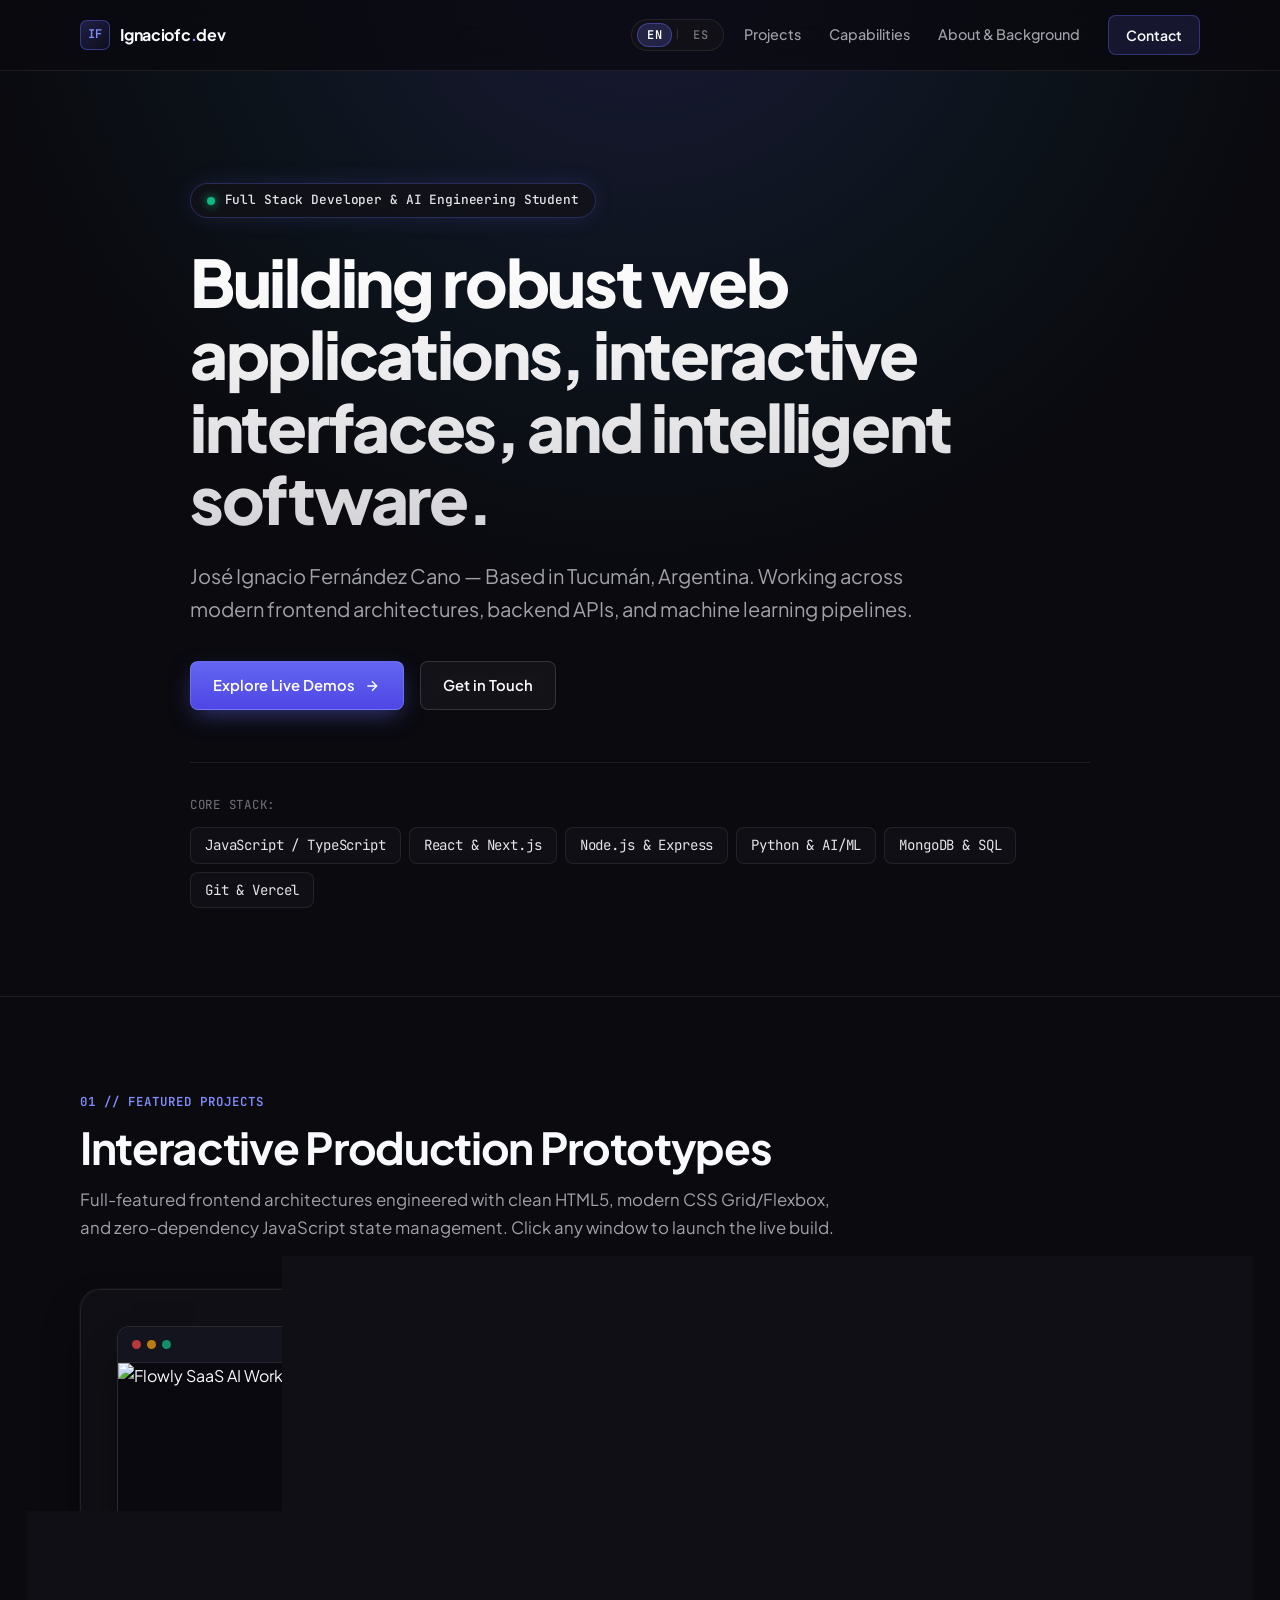
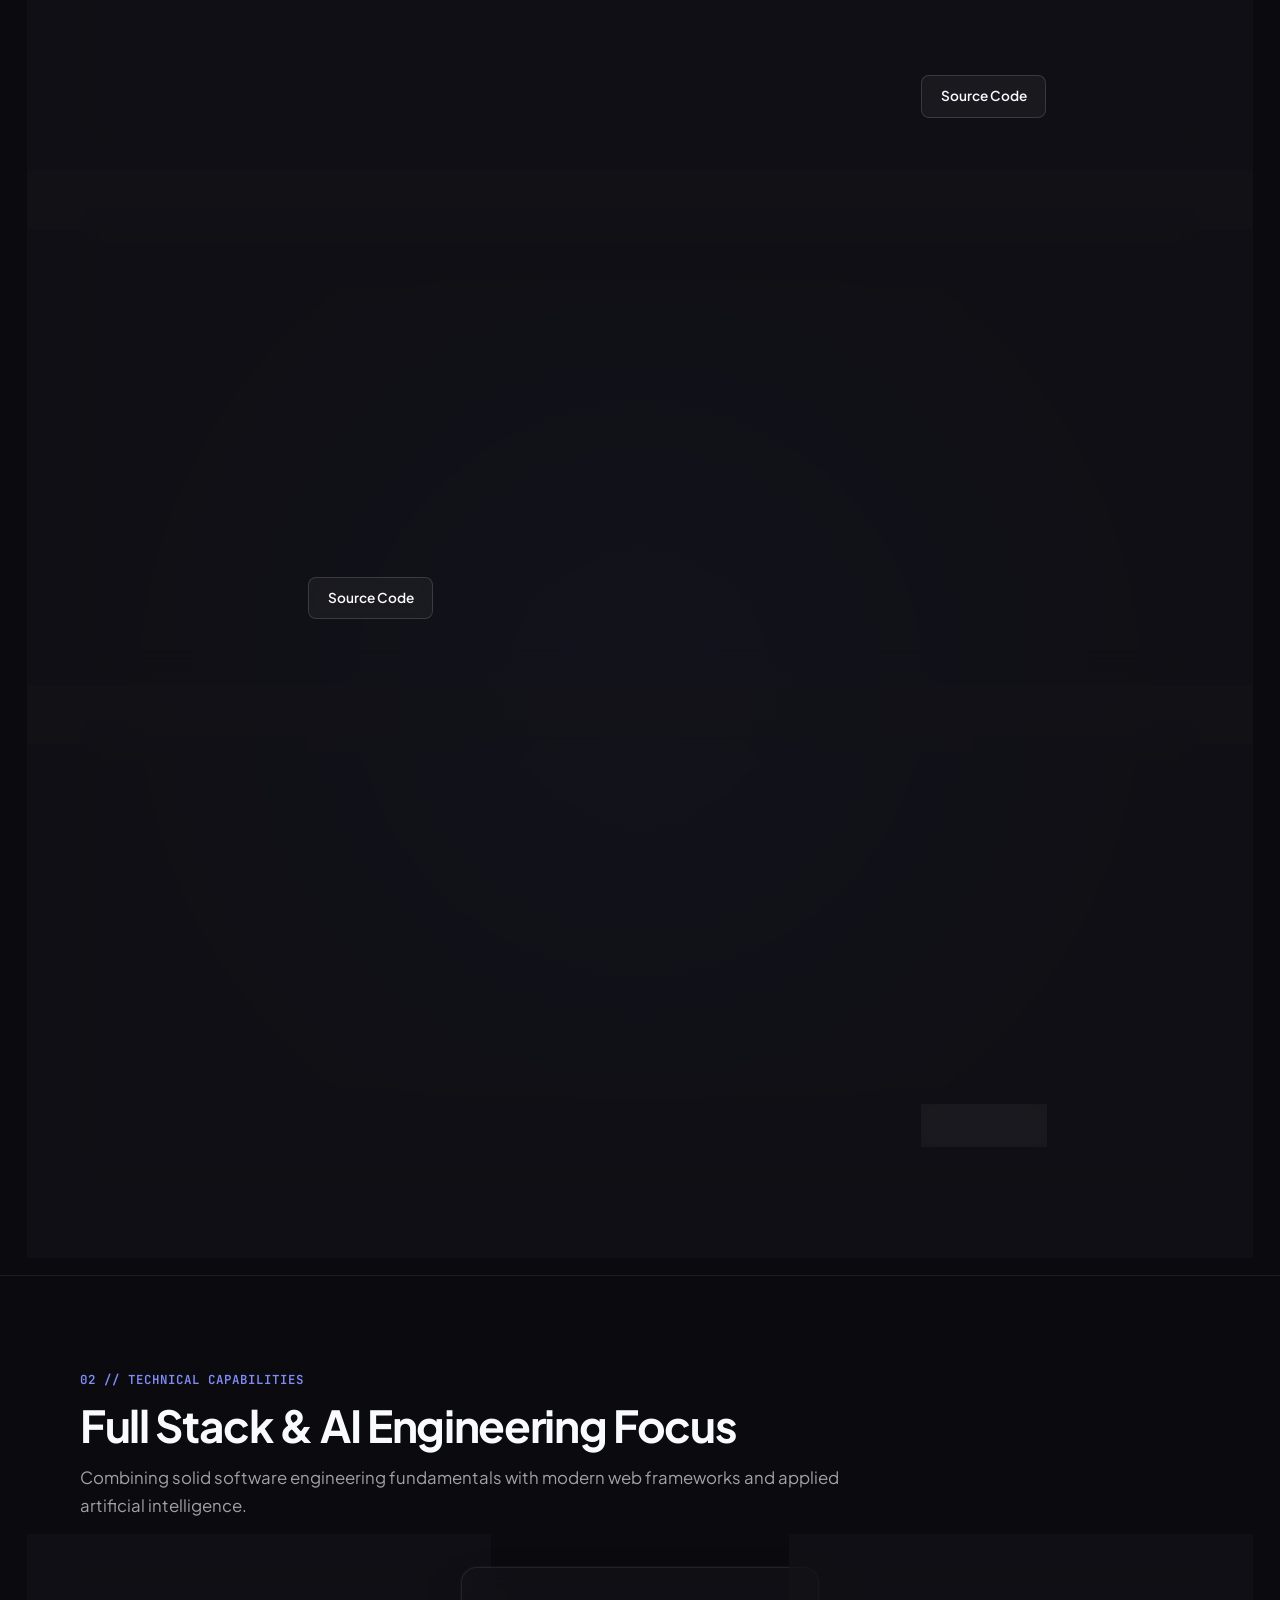
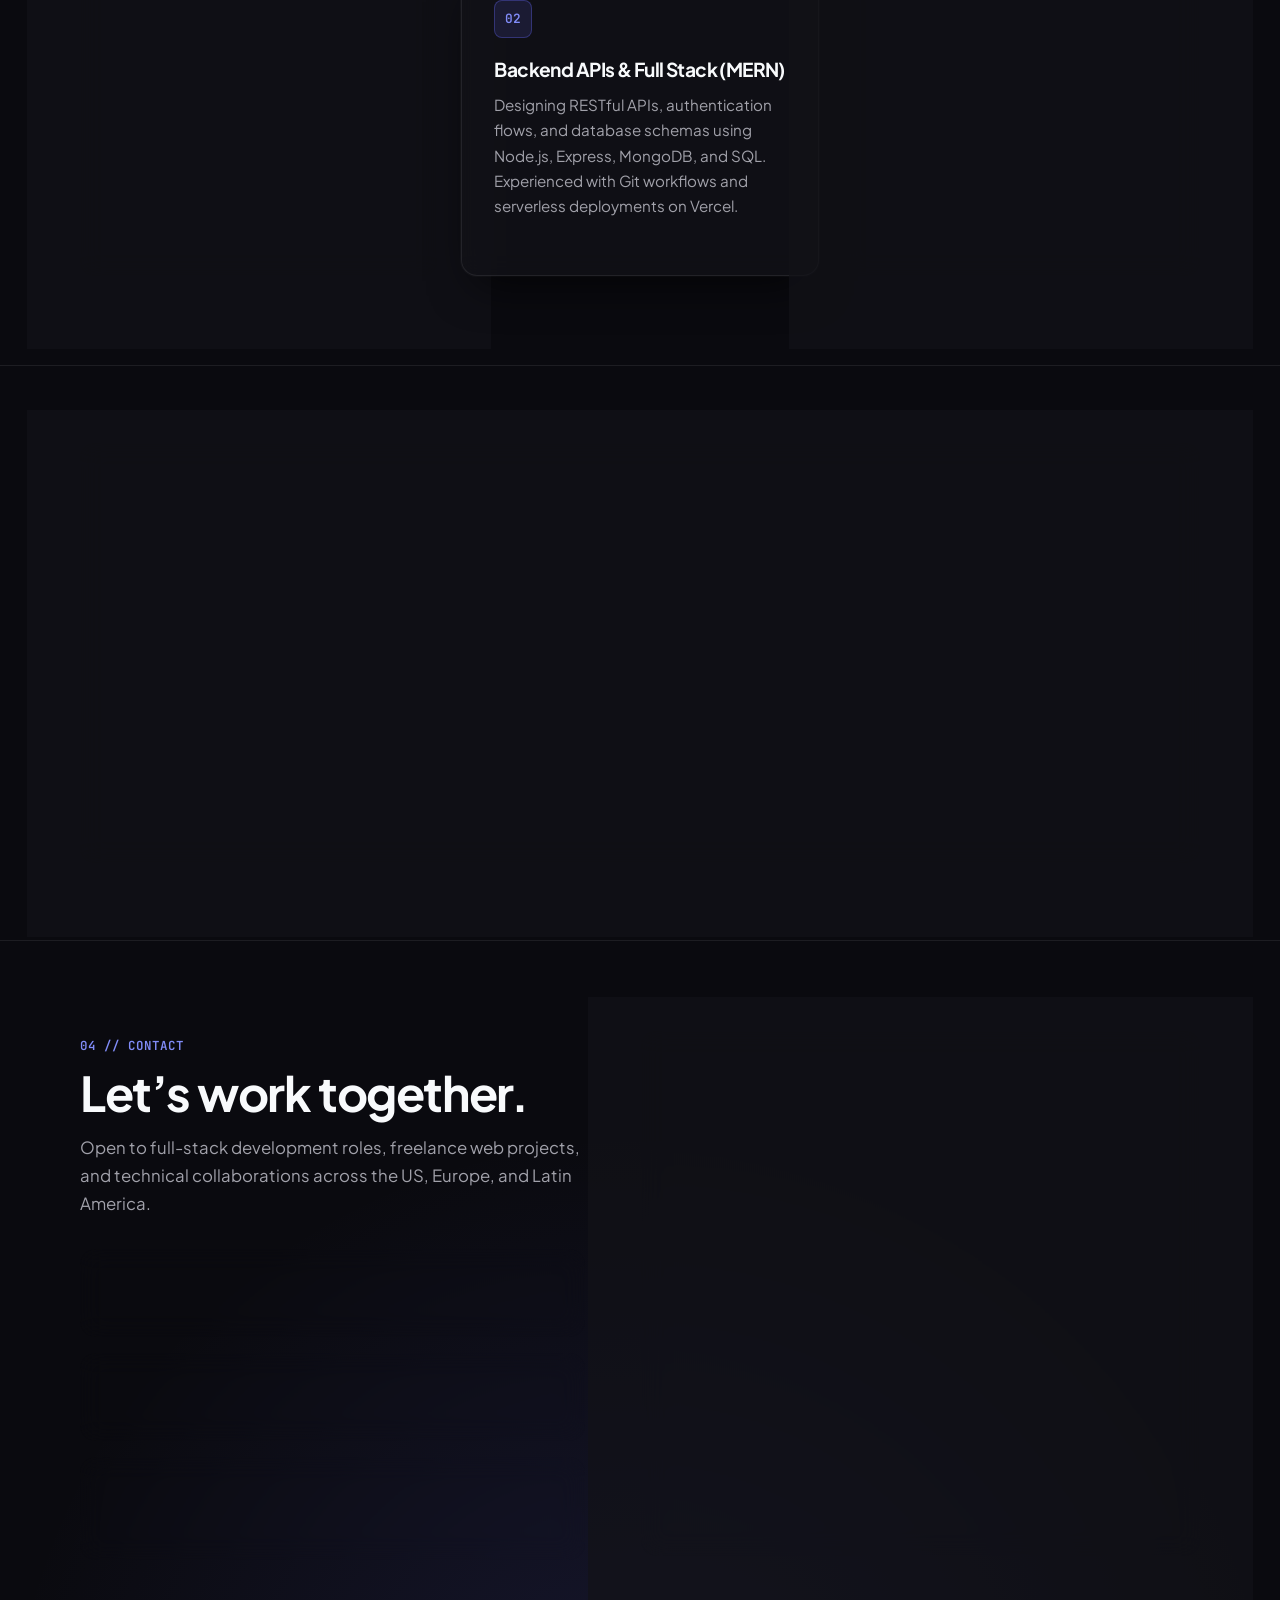
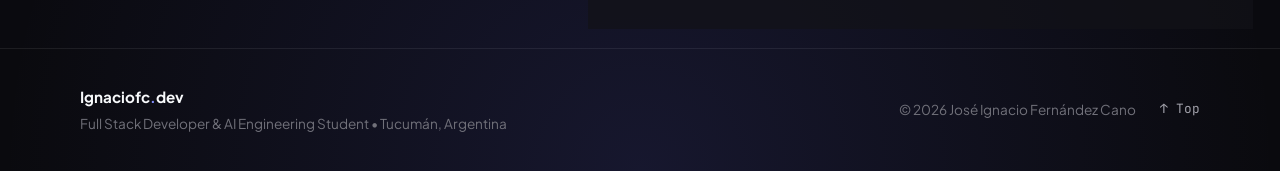
==== commit c1178020: "fix: update Lumos image preview and refine core stack pills typography" ====
--- a/index.html
+++ b/index.html
@@ -186,7 +186,7 @@
                   <div class="browser-action-icon">↗</div>
                 </div>
                 <div class="browser-viewport">
-                  <img src="https://images.unsplash.com/photo-1513506003901-1e6a229e2d15?auto=format&fit=crop&w=1200&q=85" 
+                  <img src="https://images.unsplash.com/photo-1507473885765-e6ed057f782c?auto=format&fit=crop&w=1200&q=80" 
                        alt="Lumos Architectural Lighting E-Commerce Preview" 
                        width="1200" height="750" loading="lazy" decoding="async">
                 </div>
--- a/style.css
+++ b/style.css
@@ -525,12 +525,13 @@
 
 .strip-tags span {
   font-family: var(--font-mono);
-  font-size: 0.78rem;
-  color: #d4d4d8;
+  font-size: 0.88rem;
+  color: #e4e4e7;
   background: rgba(18, 18, 24, 0.75);
   border: 1px solid var(--border-subtle);
-  padding: 0.3rem 0.75rem;
+  padding: 6px 14px;
   border-radius: var(--radius-sm);
+  letter-spacing: -0.01em;
 }
 
 /* --- Section Headers --- */
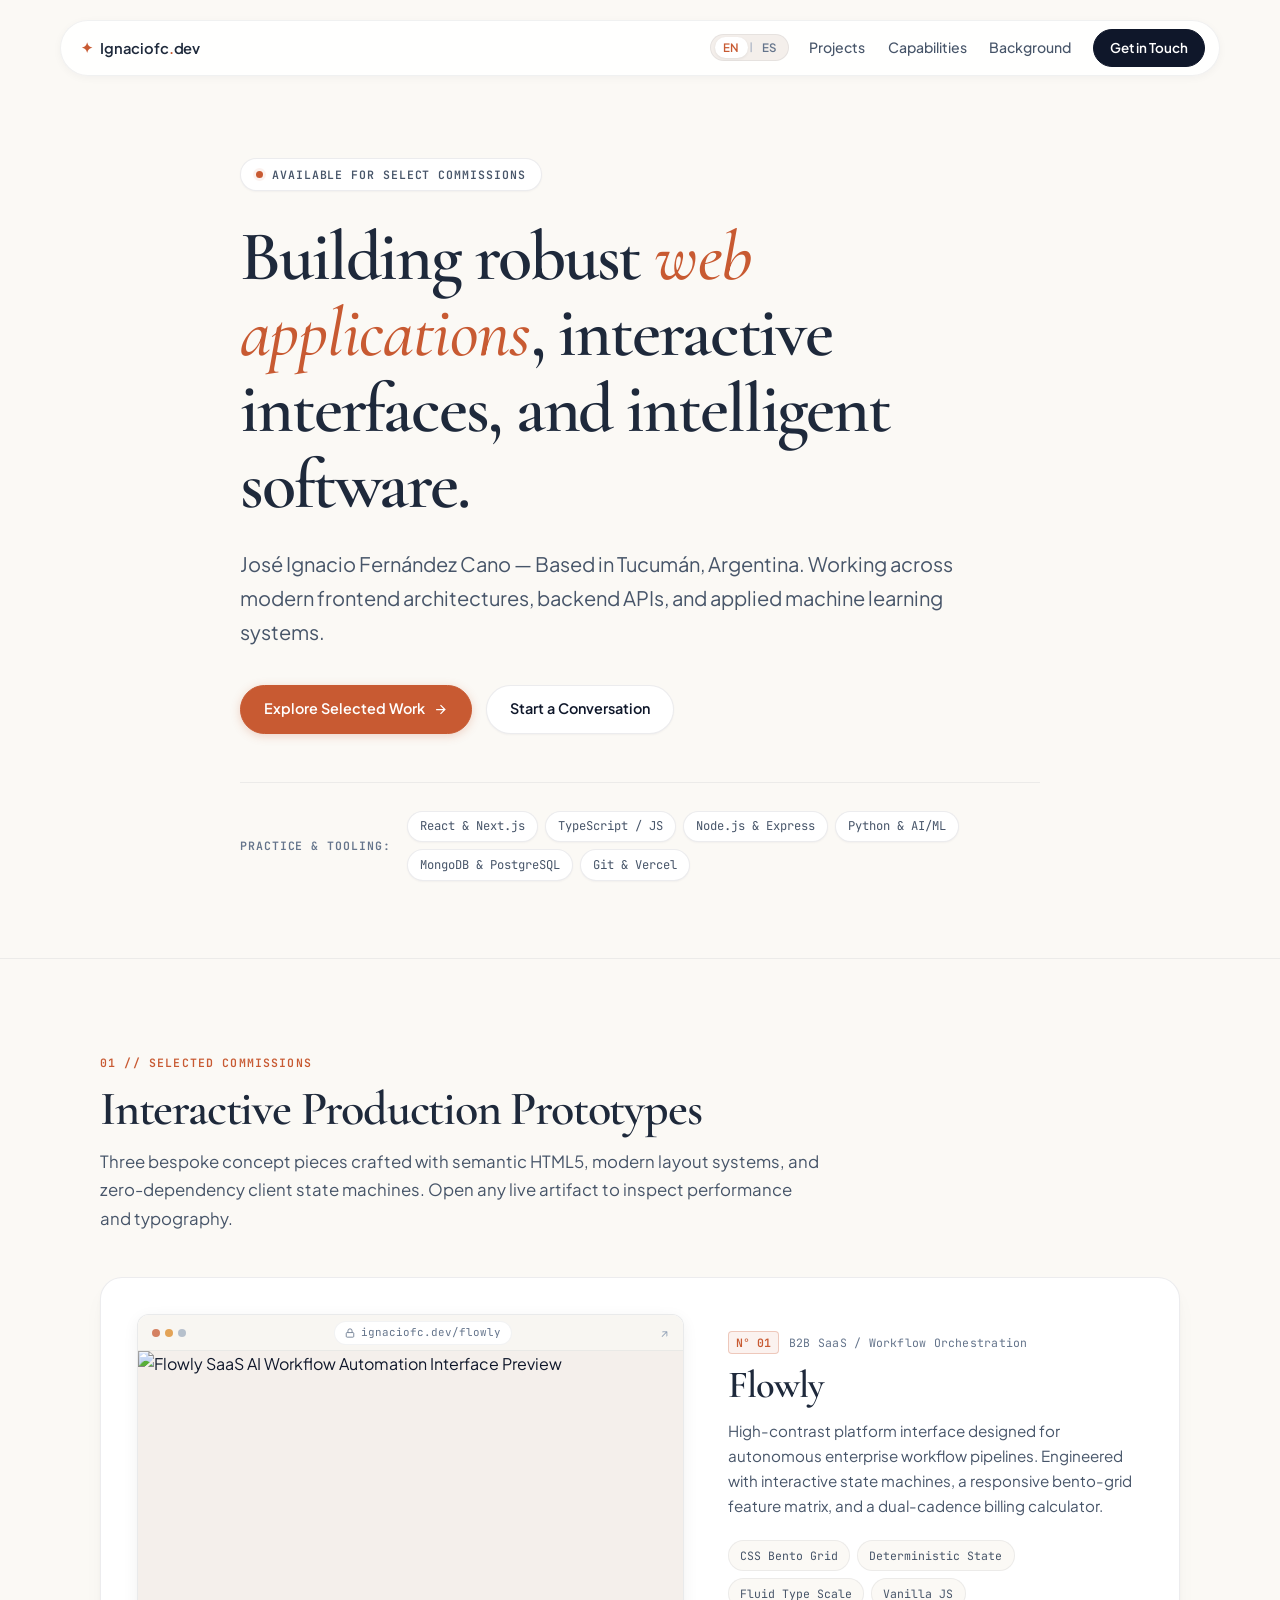
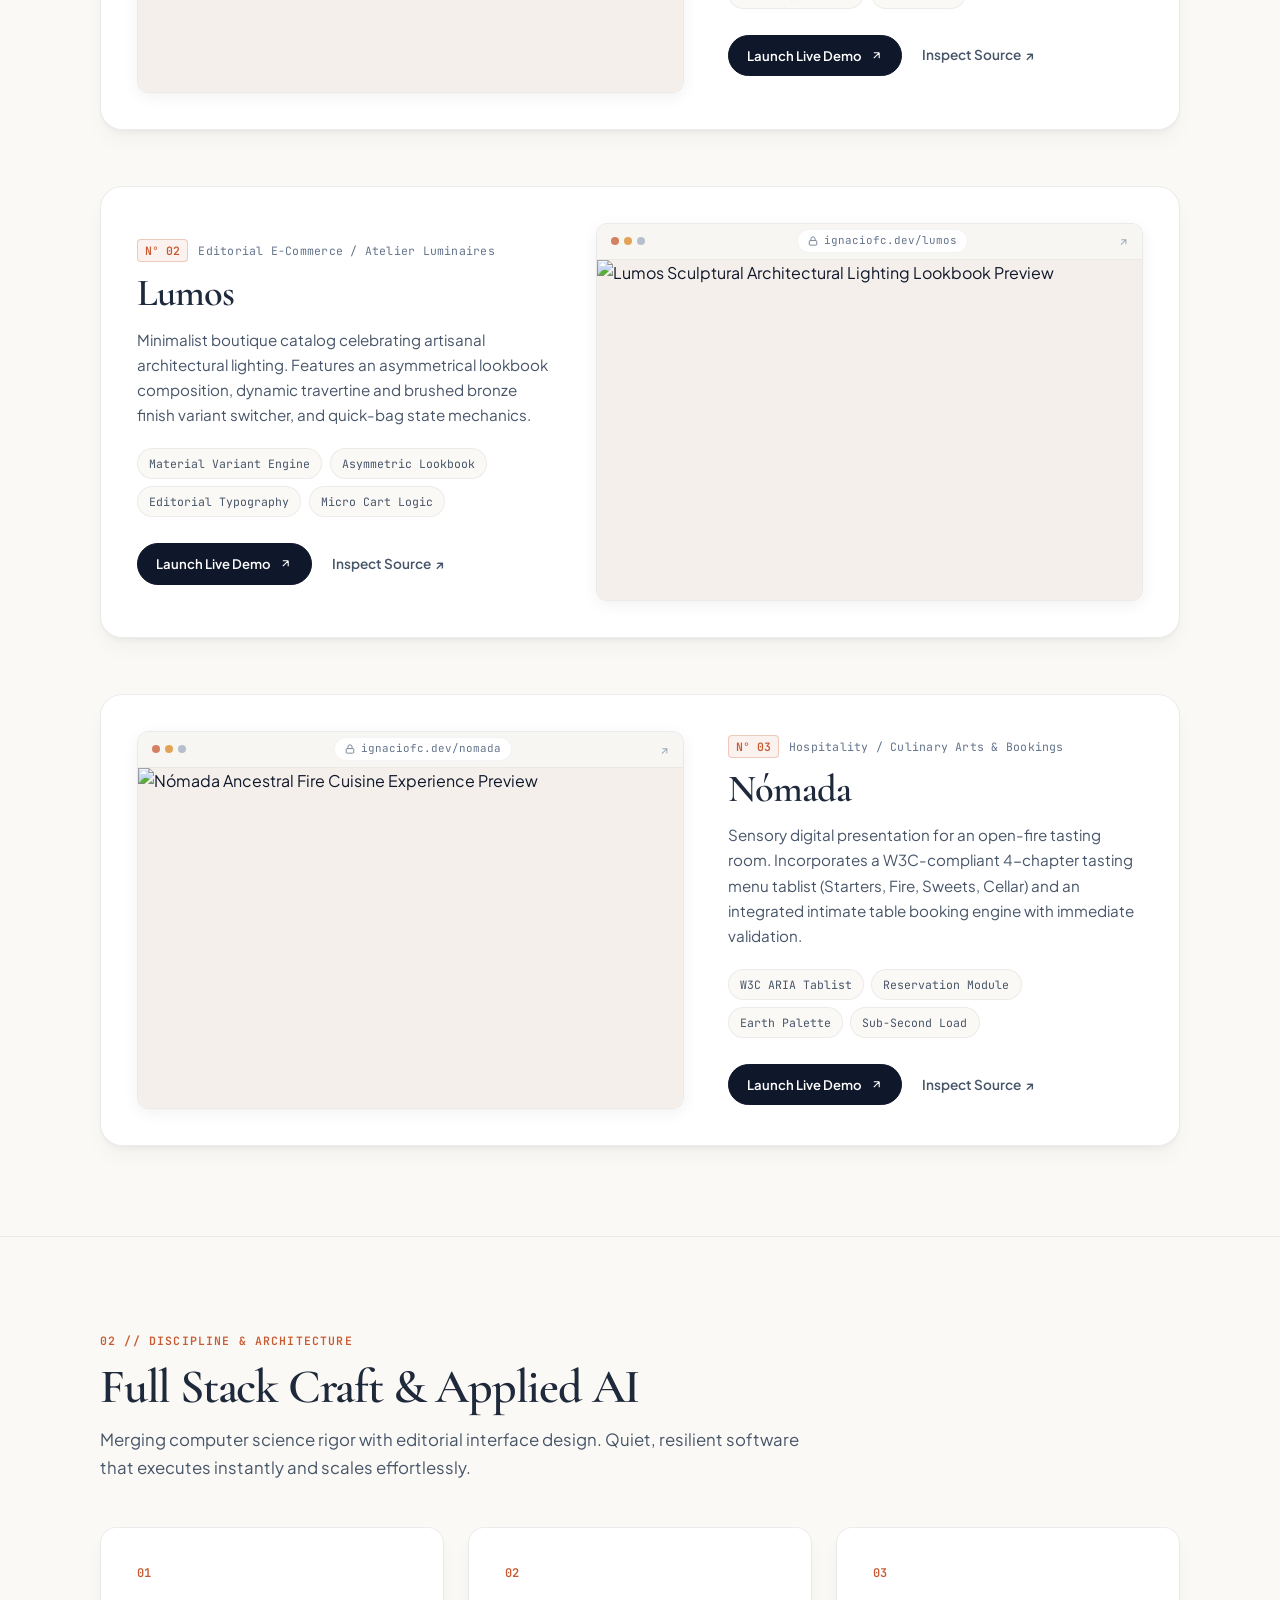
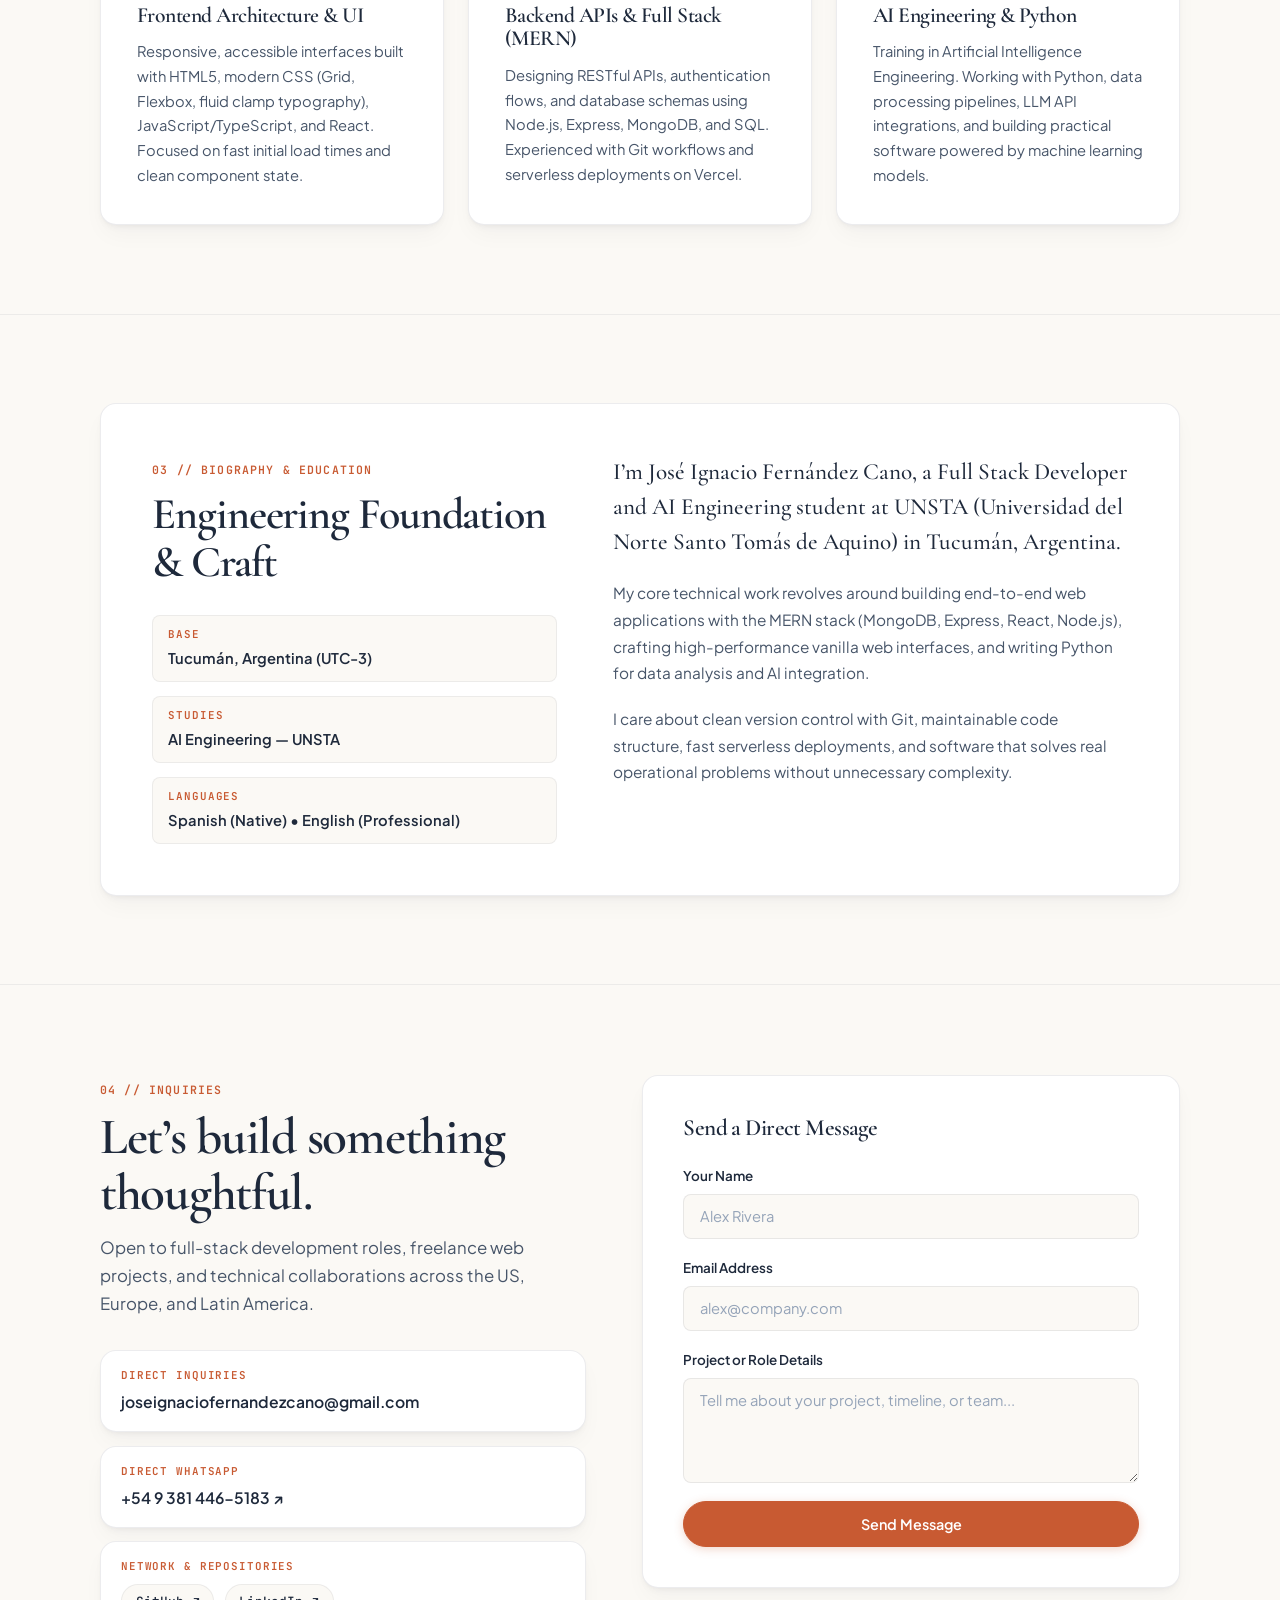
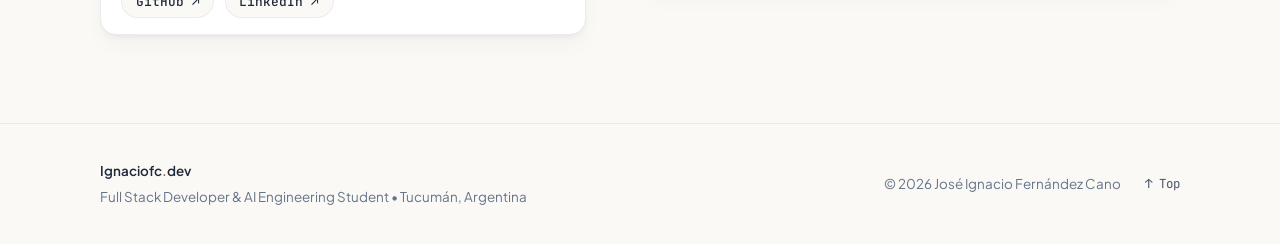
==== commit 772e6dab: "refactor: boutique editorial minimalist redesign (warm bone, ink slate, terracotta accents)" ====
--- a/index.html
+++ b/index.html
@@ -3,277 +3,279 @@
 <head>
   <meta charset="UTF-8">
   <meta name="viewport" content="width=device-width, initial-scale=1.0">
-  <title>José Ignacio Fernández Cano — Full Stack Developer & AI Engineering Student</title>
-  <meta name="description" content="Full Stack Developer & AI Engineering Student based in Tucumán, Argentina. Building robust web applications, interactive interfaces, and intelligent software.">
+  <title>José Ignacio Fernández Cano — Full Stack Developer &amp; AI Engineering Student</title>
+  <meta name="description" content="Full Stack Developer &amp; AI Engineering Student based in Tucumán, Argentina. Building robust web applications, interactive interfaces, and intelligent software.">
+  
+  <!-- Modern Editorial & Sans Typographic Hierarchy -->
   <link rel="preconnect" href="https://fonts.googleapis.com">
   <link rel="preconnect" href="https://fonts.gstatic.com" crossorigin>
-  <link href="https://fonts.googleapis.com/css2?family=Plus+Jakarta+Sans:wght@400;500;600;700;800&family=JetBrains+Mono:wght@400;500;600&display=swap" rel="stylesheet">
+  <link href="https://fonts.googleapis.com/css2?family=Cormorant+Garamond:ital,wght@0,400;0,500;0,600;0,700;1,400;1,600&family=Plus+Jakarta+Sans:wght@400;500;600;700&family=JetBrains+Mono:wght@400;500;600&display=swap" rel="stylesheet">
+  
   <link rel="stylesheet" href="./style.css">
-  <link rel="icon" href="data:image/svg+xml,<svg xmlns=%22http://www.w3.org/2000/svg%22 viewBox=%220 0 100 100%22><text y=%22.9em%22 font-size=%2290%22>⚡</text></svg>">
+  <link rel="icon" href="data:image/svg+xml,<svg xmlns=%22http://www.w3.org/2000/svg%22 viewBox=%220 0 100 100%22><text y=%22.9em%22 font-size=%2290%22>✦</text></svg>">
 </head>
 <body>
 
-  <!-- Ambient Glow Layers -->
-  <div class="ambient-glow hero-glow" aria-hidden="true"></div>
-  <div class="ambient-glow mid-glow" aria-hidden="true"></div>
-  <div class="ambient-glow bottom-glow" aria-hidden="true"></div>
-
-  <!-- Sticky Header -->
+  <!-- Floating Capsule Navigation -->
   <header class="site-header" id="site-header">
-    <div class="container header-container">
-      <a href="#hero" class="brand-logo" aria-label="José Ignacio Fernández Cano — Home">
-        <span class="logo-badge">IF</span>
-        <span class="logo-text">Ignaciofc<span class="accent-dot">.</span>dev</span>
+    <div class="nav-capsule">
+      <a href="#hero" class="brand-monogram" aria-label="José Ignacio Fernández Cano">
+        <span class="monogram-mark">✦</span>
+        <span class="brand-title">Ignaciofc<span class="terracotta-dot">.</span>dev</span>
       </a>
 
-      <div class="nav-cluster">
-        <!-- Bilingual Switcher [ EN | ES ] -->
-        <div class="lang-switcher" role="group" aria-label="Language Selector">
+      <div class="nav-right">
+        <!-- Interactive Language Switcher [ EN | ES ] -->
+        <div class="lang-pill" role="group" aria-label="Language Selector">
           <button type="button" class="lang-btn active" id="lang-en" data-lang="en" aria-pressed="true">EN</button>
           <span class="lang-divider">|</span>
           <button type="button" class="lang-btn" id="lang-es" data-lang="es" aria-pressed="false">ES</button>
         </div>
 
-        <nav class="desktop-nav" aria-label="Primary Navigation">
-          <a href="#work" class="nav-link" data-i18n="nav.work">Projects</a>
-          <a href="#stack" class="nav-link" data-i18n="nav.stack">Capabilities</a>
-          <a href="#about" class="nav-link" data-i18n="nav.about">About &amp; Background</a>
-          <a href="#contact" class="nav-btn" data-i18n="nav.contact">Contact</a>
+        <nav class="desktop-menu" aria-label="Primary Navigation">
+          <a href="#work" class="menu-link" data-i18n="nav.work">Projects</a>
+          <a href="#stack" class="menu-link" data-i18n="nav.stack">Capabilities</a>
+          <a href="#about" class="menu-link" data-i18n="nav.about">Background</a>
+          <a href="#contact" class="btn-nav-commission" data-i18n="nav.contact">Get in Touch</a>
         </nav>
 
-        <button class="mobile-menu-toggle" id="mobileMenuBtn" aria-label="Toggle navigation menu" aria-expanded="false" aria-controls="mobileDrawer">
-          <span></span>
-          <span></span>
+        <button class="mobile-toggle" id="mobileMenuBtn" aria-label="Toggle Navigation" aria-expanded="false" aria-controls="mobileDrawer">
+          <span class="bar"></span>
+          <span class="bar"></span>
         </button>
       </div>
     </div>
 
-    <!-- Mobile Navigation Drawer -->
+    <!-- Mobile Drawer Container -->
     <div class="mobile-drawer" id="mobileDrawer">
-      <nav class="mobile-nav">
+      <nav class="mobile-menu">
         <a href="#work" class="mobile-link" data-i18n="nav.work">Projects</a>
         <a href="#stack" class="mobile-link" data-i18n="nav.stack">Capabilities</a>
-        <a href="#about" class="mobile-link" data-i18n="nav.about">About &amp; Background</a>
-        <a href="#contact" class="mobile-btn" data-i18n="nav.contact">Contact</a>
+        <a href="#about" class="mobile-link" data-i18n="nav.about">Background</a>
+        <a href="#contact" class="mobile-btn-cta" data-i18n="nav.contact">Get in Touch</a>
       </nav>
     </div>
   </header>
 
   <main id="main-content">
-    <!-- Hero Section -->
+    <!-- Hero Section: Editorial Boutique -->
     <section class="hero-section" id="hero">
       <div class="container hero-container">
-        <div class="role-badge-wrapper">
-          <div class="role-pill">
-            <span class="status-dot"></span>
-            <span class="role-label" data-i18n="hero.role">Full Stack Developer &amp; AI Engineering Student</span>
-          </div>
-        </div>
-
-        <h1 class="hero-headline" data-i18n="hero.title">
-          Building robust web applications, interactive interfaces, and intelligent software.
+        
+        <!-- Live Availability Badge -->
+        <div class="hero-badge-wrap">
+          <div class="availability-badge">
+            <span class="pulse-dot" aria-hidden="true"></span>
+            <span class="badge-text" data-i18n="hero.badge">AVAILABLE FOR SELECT COMMISSIONS</span>
+          </div>
+        </div>
+
+        <h1 class="hero-title" data-i18n="hero.title">
+          Building robust <em class="editorial-accent">web applications</em>, interactive interfaces, and intelligent software.
         </h1>
 
-        <p class="hero-subtext" data-i18n="hero.sub">
-          José Ignacio Fernández Cano — Based in Tucumán, Argentina. Working across modern frontend architectures, backend APIs, and machine learning pipelines.
+        <p class="hero-editorial-sub" data-i18n="hero.sub">
+          José Ignacio Fernández Cano — Based in Tucumán, Argentina. Working across modern frontend architectures, backend APIs, and applied machine learning systems.
         </p>
 
         <div class="hero-actions">
-          <a href="#work" class="btn btn-primary">
-            <span data-i18n="hero.cta_work">Explore Live Demos</span>
-            <svg width="16" height="16" viewBox="0 0 24 24" fill="none" stroke="currentColor" stroke-width="2" aria-hidden="true"><path d="M5 12h14M12 5l7 7-7 7"/></svg>
+          <a href="#work" class="btn btn-terracotta">
+            <span data-i18n="hero.cta_work">Explore Selected Work</span>
+            <svg class="btn-arrow" width="15" height="15" viewBox="0 0 24 24" fill="none" stroke="currentColor" stroke-width="2" aria-hidden="true"><path d="M5 12h14M12 5l7 7-7 7"/></svg>
           </a>
-          <a href="#contact" class="btn btn-secondary" data-i18n="hero.cta_contact">Get in Touch</a>
-        </div>
-
-        <!-- Subtle Tech Stack Strip -->
-        <div class="hero-tech-strip">
-          <span class="strip-label" data-i18n="hero.stack_label">Core Stack:</span>
-          <div class="strip-tags">
-            <span>JavaScript / TypeScript</span>
-            <span>React &amp; Next.js</span>
-            <span>Node.js &amp; Express</span>
-            <span>Python &amp; AI/ML</span>
-            <span>MongoDB &amp; SQL</span>
-            <span>Git &amp; Vercel</span>
-          </div>
-        </div>
+          <a href="#contact" class="btn btn-navy-outline" data-i18n="hero.cta_contact">Start a Conversation</a>
+        </div>
+
+        <!-- Curated Stack Strip -->
+        <div class="hero-stack-strip">
+          <span class="stack-strip-lead" data-i18n="hero.stack_label">PRACTICE &amp; TOOLING:</span>
+          <div class="stack-pills-row">
+            <span class="stack-tag">React &amp; Next.js</span>
+            <span class="stack-tag">TypeScript / JS</span>
+            <span class="stack-tag">Node.js &amp; Express</span>
+            <span class="stack-tag">Python &amp; AI/ML</span>
+            <span class="stack-tag">MongoDB &amp; PostgreSQL</span>
+            <span class="stack-tag">Git &amp; Vercel</span>
+          </div>
+        </div>
+
       </div>
     </section>
 
-    <!-- Selected Work Showcase (Browser Mockups) -->
+    <!-- Selected Work Showcase (Refined Browser Artifacts) -->
     <section class="work-section" id="work">
       <div class="container">
-        <div class="section-header">
-          <span class="section-eyebrow" data-i18n="work.eyebrow">01 // Featured Projects</span>
-          <h2 class="section-title" data-i18n="work.title">Interactive Production Prototypes</h2>
-          <p class="section-lead" data-i18n="work.lead">
-            Full-featured frontend architectures engineered with clean HTML5, modern CSS Grid/Flexbox, and zero-dependency JavaScript state management. Click any window to launch the live build.
+        
+        <div class="section-heading">
+          <span class="editorial-eyebrow" data-i18n="work.eyebrow">01 // SELECTED COMMISSIONS</span>
+          <h2 class="editorial-title" data-i18n="work.title">Interactive Production Prototypes</h2>
+          <p class="editorial-lead" data-i18n="work.lead">
+            Three bespoke concept pieces crafted with semantic HTML5, modern layout systems, and zero-dependency client state machines. Open any live artifact to inspect performance and typography.
           </p>
         </div>
 
-        <div class="projects-list">
+        <div class="projects-stack">
 
           <!-- Project 01: Flowly -->
-          <article class="project-showcase-card">
-            <div class="project-browser-col">
-              <a href="./flowly/" class="browser-mockup" aria-label="Launch Flowly Live Demo">
-                <div class="browser-toolbar">
+          <article class="project-card">
+            <div class="project-media-col">
+              <a href="./flowly/" class="browser-frame" aria-label="Launch Flowly Live Demo">
+                <div class="browser-bar">
                   <div class="browser-dots">
-                    <span class="dot dot-red"></span>
-                    <span class="dot dot-yellow"></span>
-                    <span class="dot dot-green"></span>
+                    <span class="window-dot dot-terracotta"></span>
+                    <span class="window-dot dot-sand"></span>
+                    <span class="window-dot dot-slate"></span>
                   </div>
-                  <div class="browser-address">
-                    <svg width="11" height="11" viewBox="0 0 24 24" fill="none" stroke="currentColor" stroke-width="2"><rect x="3" y="11" width="18" height="11" rx="2" ry="2"/><path d="M7 11V7a5 5 0 0 1 10 0v4"/></svg>
+                  <div class="browser-url">
+                    <svg width="10" height="10" viewBox="0 0 24 24" fill="none" stroke="currentColor" stroke-width="2" aria-hidden="true"><rect x="3" y="11" width="18" height="11" rx="2" ry="2"/><path d="M7 11V7a5 5 0 0 1 10 0v4"/></svg>
                     <span>ignaciofc.dev/flowly</span>
                   </div>
-                  <div class="browser-action-icon">↗</div>
-                </div>
-                <div class="browser-viewport">
+                  <span class="browser-launch-glyph">↗</span>
+                </div>
+                <div class="browser-canvas">
                   <img src="https://images.unsplash.com/photo-1551288049-bebda4e38f71?auto=format&fit=crop&w=1200&q=85" 
-                       alt="Flowly SaaS AI Workflow Automation Platform Preview" 
+                       alt="Flowly SaaS AI Workflow Automation Interface Preview" 
                        width="1200" height="750" loading="eager" fetchpriority="high" decoding="async">
                 </div>
               </a>
             </div>
 
-            <div class="project-details-col">
-              <div class="project-meta-top">
-                <span class="project-index">01</span>
-                <span class="project-category" data-i18n="flowly.tag">B2B SaaS / AI Workflow Automation</span>
-              </div>
-
-              <h3 class="project-title">Flowly</h3>
-
-              <p class="project-description" data-i18n="flowly.desc">
-                Dark-mode platform interface for autonomous B2B workflow orchestration. Engineered with interactive pipeline state visualization, a responsive bento-box metrics grid, and a real-time monthly/annual pricing calculator.
+            <div class="project-content-col">
+              <div class="project-meta-line">
+                <span class="project-num">N° 01</span>
+                <span class="category-tag" data-i18n="flowly.tag">B2B SaaS / Workflow Orchestration</span>
+              </div>
+
+              <h3 class="project-heading">Flowly</h3>
+
+              <p class="project-summary" data-i18n="flowly.desc">
+                High-contrast platform interface designed for autonomous enterprise workflow pipelines. Engineered with interactive state machines, a responsive bento-grid feature matrix, and a dual-cadence billing calculator.
               </p>
 
-              <div class="tech-pills">
-                <span>HTML5 Semantics</span>
-                <span>CSS Grid Bento</span>
-                <span>Interactive State JS</span>
-                <span>Dark UI System</span>
-              </div>
-
-              <div class="project-links">
-                <a href="./flowly/" class="btn btn-primary btn-sm">
+              <div class="project-tags-wrap">
+                <span class="editorial-pill">CSS Bento Grid</span>
+                <span class="editorial-pill">Deterministic State</span>
+                <span class="editorial-pill">Fluid Type Scale</span>
+                <span class="editorial-pill">Vanilla JS</span>
+              </div>
+
+              <div class="project-cta-row">
+                <a href="./flowly/" class="btn btn-navy btn-sm">
                   <span data-i18n="project.live">Launch Live Demo</span>
-                  <svg width="14" height="14" viewBox="0 0 24 24" fill="none" stroke="currentColor" stroke-width="2"><path d="M7 17L17 7M17 7H7M17 7V17"/></svg>
+                  <svg width="13" height="13" viewBox="0 0 24 24" fill="none" stroke="currentColor" stroke-width="2" aria-hidden="true"><path d="M7 17L17 7M17 7H7M17 7V17"/></svg>
                 </a>
-                <a href="https://github.com/ignaciofc" target="_blank" rel="noopener noreferrer" class="btn btn-secondary btn-sm">
-                  <span data-i18n="project.code">Source Code</span>
+                <a href="https://github.com/ignaciofc" target="_blank" rel="noopener noreferrer" class="btn-link-terracotta">
+                  <span data-i18n="project.code">Inspect Source</span> ↗
                 </a>
               </div>
             </div>
           </article>
 
-          <!-- Project 02: Lumos (Reversed on Desktop for visual rhythm) -->
-          <article class="project-showcase-card reverse-desktop">
-            <div class="project-browser-col">
-              <a href="./lumos/" class="browser-mockup" aria-label="Launch Lumos Live Demo">
-                <div class="browser-toolbar">
+          <!-- Project 02: Lumos (Editorial Balance) -->
+          <article class="project-card reverse-desktop">
+            <div class="project-media-col">
+              <a href="./lumos/" class="browser-frame" aria-label="Launch Lumos Live Demo">
+                <div class="browser-bar">
                   <div class="browser-dots">
-                    <span class="dot dot-red"></span>
-                    <span class="dot dot-yellow"></span>
-                    <span class="dot dot-green"></span>
+                    <span class="window-dot dot-terracotta"></span>
+                    <span class="window-dot dot-sand"></span>
+                    <span class="window-dot dot-slate"></span>
                   </div>
-                  <div class="browser-address">
-                    <svg width="11" height="11" viewBox="0 0 24 24" fill="none" stroke="currentColor" stroke-width="2"><rect x="3" y="11" width="18" height="11" rx="2" ry="2"/><path d="M7 11V7a5 5 0 0 1 10 0v4"/></svg>
+                  <div class="browser-url">
+                    <svg width="10" height="10" viewBox="0 0 24 24" fill="none" stroke="currentColor" stroke-width="2" aria-hidden="true"><rect x="3" y="11" width="18" height="11" rx="2" ry="2"/><path d="M7 11V7a5 5 0 0 1 10 0v4"/></svg>
                     <span>ignaciofc.dev/lumos</span>
                   </div>
-                  <div class="browser-action-icon">↗</div>
-                </div>
-                <div class="browser-viewport">
+                  <span class="browser-launch-glyph">↗</span>
+                </div>
+                <div class="browser-canvas">
                   <img src="https://images.unsplash.com/photo-1507473885765-e6ed057f782c?auto=format&fit=crop&w=1200&q=80" 
-                       alt="Lumos Architectural Lighting E-Commerce Preview" 
+                       alt="Lumos Sculptural Architectural Lighting Lookbook Preview" 
                        width="1200" height="750" loading="lazy" decoding="async">
                 </div>
               </a>
             </div>
 
-            <div class="project-details-col">
-              <div class="project-meta-top">
-                <span class="project-index">02</span>
-                <span class="project-category" data-i18n="lumos.tag">Editorial E-Commerce / Design Objects</span>
-              </div>
-
-              <h3 class="project-title">Lumos</h3>
-
-              <p class="project-description" data-i18n="lumos.desc">
-                Digital storefront for sculptural lighting and architectural objects. Built with an asymmetrical lookbook grid, dynamic material finish selector (Travertine, Brushed Brass, Matte Obsidian), and reactive shopping bag state.
+            <div class="project-content-col">
+              <div class="project-meta-line">
+                <span class="project-num">N° 02</span>
+                <span class="category-tag" data-i18n="lumos.tag">Editorial E-Commerce / Atelier Luminaires</span>
+              </div>
+
+              <h3 class="project-heading">Lumos</h3>
+
+              <p class="project-summary" data-i18n="lumos.desc">
+                Minimalist boutique catalog celebrating artisanal architectural lighting. Features an asymmetrical lookbook composition, dynamic travertine and brushed bronze finish variant switcher, and quick-bag state mechanics.
               </p>
 
-              <div class="tech-pills">
-                <span>Variant Switcher JS</span>
-                <span>Asymmetrical Grid</span>
-                <span>Editorial Typography</span>
-                <span>Cart State Logic</span>
-              </div>
-
-              <div class="project-links">
-                <a href="./lumos/" class="btn btn-primary btn-sm">
+              <div class="project-tags-wrap">
+                <span class="editorial-pill">Material Variant Engine</span>
+                <span class="editorial-pill">Asymmetric Lookbook</span>
+                <span class="editorial-pill">Editorial Typography</span>
+                <span class="editorial-pill">Micro Cart Logic</span>
+              </div>
+
+              <div class="project-cta-row">
+                <a href="./lumos/" class="btn btn-navy btn-sm">
                   <span data-i18n="project.live">Launch Live Demo</span>
-                  <svg width="14" height="14" viewBox="0 0 24 24" fill="none" stroke="currentColor" stroke-width="2"><path d="M7 17L17 7M17 7H7M17 7V17"/></svg>
+                  <svg width="13" height="13" viewBox="0 0 24 24" fill="none" stroke="currentColor" stroke-width="2" aria-hidden="true"><path d="M7 17L17 7M17 7H7M17 7V17"/></svg>
                 </a>
-                <a href="https://github.com/ignaciofc" target="_blank" rel="noopener noreferrer" class="btn btn-secondary btn-sm">
-                  <span data-i18n="project.code">Source Code</span>
+                <a href="https://github.com/ignaciofc" target="_blank" rel="noopener noreferrer" class="btn-link-terracotta">
+                  <span data-i18n="project.code">Inspect Source</span> ↗
                 </a>
               </div>
             </div>
           </article>
 
           <!-- Project 03: Nómada -->
-          <article class="project-showcase-card">
-            <div class="project-browser-col">
-              <a href="./nomada/" class="browser-mockup" aria-label="Launch Nómada Live Demo">
-                <div class="browser-toolbar">
+          <article class="project-card">
+            <div class="project-media-col">
+              <a href="./nomada/" class="browser-frame" aria-label="Launch Nómada Live Demo">
+                <div class="browser-bar">
                   <div class="browser-dots">
-                    <span class="dot dot-red"></span>
-                    <span class="dot dot-yellow"></span>
-                    <span class="dot dot-green"></span>
+                    <span class="window-dot dot-terracotta"></span>
+                    <span class="window-dot dot-sand"></span>
+                    <span class="window-dot dot-slate"></span>
                   </div>
-                  <div class="browser-address">
-                    <svg width="11" height="11" viewBox="0 0 24 24" fill="none" stroke="currentColor" stroke-width="2"><rect x="3" y="11" width="18" height="11" rx="2" ry="2"/><path d="M7 11V7a5 5 0 0 1 10 0v4"/></svg>
+                  <div class="browser-url">
+                    <svg width="10" height="10" viewBox="0 0 24 24" fill="none" stroke="currentColor" stroke-width="2" aria-hidden="true"><rect x="3" y="11" width="18" height="11" rx="2" ry="2"/><path d="M7 11V7a5 5 0 0 1 10 0v4"/></svg>
                     <span>ignaciofc.dev/nomada</span>
                   </div>
-                  <div class="browser-action-icon">↗</div>
-                </div>
-                <div class="browser-viewport">
+                  <span class="browser-launch-glyph">↗</span>
+                </div>
+                <div class="browser-canvas">
                   <img src="https://images.unsplash.com/photo-1550966871-3ed3cdb5ed0c?auto=format&fit=crop&w=1200&q=85" 
-                       alt="Nómada Wood-Fire Culinary & Hospitality Experience Preview" 
+                       alt="Nómada Ancestral Fire Cuisine Experience Preview" 
                        width="1200" height="750" loading="lazy" decoding="async">
                 </div>
               </a>
             </div>
 
-            <div class="project-details-col">
-              <div class="project-meta-top">
-                <span class="project-index">03</span>
-                <span class="project-category" data-i18n="nomada.tag">Hospitality / Gastronomy &amp; Booking</span>
-              </div>
-
-              <h3 class="project-title">Nómada</h3>
-
-              <p class="project-description" data-i18n="nomada.desc">
-                Immersive web experience for a wood-fire tasting restaurant. Implements an accessible 4-tab seasonal menu selector (Starters, Open Fire, Desserts, Cellar) and an interactive table reservation system with instant validation.
+            <div class="project-content-col">
+              <div class="project-meta-line">
+                <span class="project-num">N° 03</span>
+                <span class="category-tag" data-i18n="nomada.tag">Hospitality / Culinary Arts &amp; Bookings</span>
+              </div>
+
+              <h3 class="project-heading">Nómada</h3>
+
+              <p class="project-summary" data-i18n="nomada.desc">
+                Sensory digital presentation for an open-fire tasting room. Incorporates a W3C-compliant 4-chapter tasting menu tablist (Starters, Fire, Sweets, Cellar) and an integrated intimate table booking engine with immediate validation.
               </p>
 
-              <div class="tech-pills">
-                <span>W3C ARIA Tablist</span>
-                <span>Booking Form Engine</span>
-                <span>Responsive Layout</span>
-                <span>Zero Dependencies</span>
-              </div>
-
-              <div class="project-links">
-                <a href="./nomada/" class="btn btn-primary btn-sm">
+              <div class="project-tags-wrap">
+                <span class="editorial-pill">W3C ARIA Tablist</span>
+                <span class="editorial-pill">Reservation Module</span>
+                <span class="editorial-pill">Earth Palette</span>
+                <span class="editorial-pill">Sub-Second Load</span>
+              </div>
+
+              <div class="project-cta-row">
+                <a href="./nomada/" class="btn btn-navy btn-sm">
                   <span data-i18n="project.live">Launch Live Demo</span>
-                  <svg width="14" height="14" viewBox="0 0 24 24" fill="none" stroke="currentColor" stroke-width="2"><path d="M7 17L17 7M17 7H7M17 7V17"/></svg>
+                  <svg width="13" height="13" viewBox="0 0 24 24" fill="none" stroke="currentColor" stroke-width="2" aria-hidden="true"><path d="M7 17L17 7M17 7H7M17 7V17"/></svg>
                 </a>
-                <a href="https://github.com/ignaciofc" target="_blank" rel="noopener noreferrer" class="btn btn-secondary btn-sm">
-                  <span data-i18n="project.code">Source Code</span>
+                <a href="https://github.com/ignaciofc" target="_blank" rel="noopener noreferrer" class="btn-link-terracotta">
+                  <span data-i18n="project.code">Inspect Source</span> ↗
                 </a>
               </div>
             </div>
@@ -283,205 +285,225 @@
       </div>
     </section>
 
-    <!-- Engineering Capabilities / Technical Pillars -->
+    <!-- Engineering Capabilities / Philosophy -->
     <section class="capabilities-section" id="stack">
       <div class="container">
-        <div class="section-header">
-          <span class="section-eyebrow" data-i18n="stack.eyebrow">02 // Technical Capabilities</span>
-          <h2 class="section-title" data-i18n="stack.title">Full Stack &amp; AI Engineering Focus</h2>
-          <p class="section-lead" data-i18n="stack.lead">
-            Combining solid software engineering fundamentals with modern web frameworks and applied artificial intelligence.
+        
+        <div class="section-heading">
+          <span class="editorial-eyebrow" data-i18n="stack.eyebrow">02 // DISCIPLINE &amp; ARCHITECTURE</span>
+          <h2 class="editorial-title" data-i18n="stack.title">Full Stack Craft &amp; Applied AI</h2>
+          <p class="editorial-lead" data-i18n="stack.lead">
+            Merging computer science rigor with editorial interface design. Quiet, resilient software that executes instantly and scales effortlessly.
           </p>
         </div>
 
         <div class="capabilities-grid">
-          <div class="glass-card capability-card">
-            <div class="card-icon-box">01</div>
-            <h3 class="card-title" data-i18n="pillar1.title">Frontend Architecture &amp; UI</h3>
-            <p class="card-body" data-i18n="pillar1.desc">
+          
+          <div class="surface-card capability-box">
+            <span class="card-num-lead">01</span>
+            <h3 class="box-title" data-i18n="pillar1.title">Frontend Architecture &amp; UI</h3>
+            <p class="box-body" data-i18n="pillar1.desc">
               Responsive, accessible interfaces built with HTML5, modern CSS (Grid, Flexbox, fluid clamp typography), JavaScript/TypeScript, and React. Focused on fast initial load times and clean component state.
             </p>
           </div>
 
-          <div class="glass-card capability-card">
-            <div class="card-icon-box">02</div>
-            <h3 class="card-title" data-i18n="pillar2.title">Backend APIs &amp; Full Stack (MERN)</h3>
-            <p class="card-body" data-i18n="pillar2.desc">
+          <div class="surface-card capability-box">
+            <span class="card-num-lead">02</span>
+            <h3 class="box-title" data-i18n="pillar2.title">Backend APIs &amp; Full Stack (MERN)</h3>
+            <p class="box-body" data-i18n="pillar2.desc">
               Designing RESTful APIs, authentication flows, and database schemas using Node.js, Express, MongoDB, and SQL. Experienced with Git workflows and serverless deployments on Vercel.
             </p>
           </div>
 
-          <div class="glass-card capability-card">
-            <div class="card-icon-box">03</div>
-            <h3 class="card-title" data-i18n="pillar3.title">AI Engineering &amp; Python</h3>
-            <p class="card-body" data-i18n="pillar3.desc">
+          <div class="surface-card capability-box">
+            <span class="card-num-lead">03</span>
+            <h3 class="box-title" data-i18n="pillar3.title">AI Engineering &amp; Python</h3>
+            <p class="box-body" data-i18n="pillar3.desc">
               Training in Artificial Intelligence Engineering. Working with Python, data processing pipelines, LLM API integrations, and building practical software powered by machine learning models.
             </p>
           </div>
+
         </div>
       </div>
     </section>
 
-    <!-- About & Background Section -->
+    <!-- Background & Profile -->
     <section class="about-section" id="about">
       <div class="container">
-        <div class="glass-card about-panel">
+        <div class="surface-card about-card">
           <div class="about-grid">
-            <div class="about-left">
-              <span class="section-eyebrow" data-i18n="about.eyebrow">03 // About &amp; Background</span>
-              <h2 class="about-heading" data-i18n="about.title">Engineering Mindset &amp; Academic Foundation</h2>
-              <div class="about-badges">
-                <span class="badge-item">📍 Tucumán, Argentina (UTC-3)</span>
-                <span class="badge-item" data-i18n="about.uni">🎓 AI Engineering — UNSTA</span>
-                <span class="badge-item" data-i18n="about.lang_badge">🌐 Spanish (Native) &amp; English</span>
-              </div>
-            </div>
-
-            <div class="about-right">
-              <p class="about-paragraph" data-i18n="about.p1">
+            
+            <div class="about-meta-col">
+              <span class="editorial-eyebrow" data-i18n="about.eyebrow">03 // BIOGRAPHY &amp; EDUCATION</span>
+              <h2 class="about-title" data-i18n="about.title">Engineering Foundation &amp; Craft</h2>
+              
+              <div class="about-credentials">
+                <div class="credential-item">
+                  <span class="credential-label" data-i18n="about.loc_label">BASE</span>
+                  <span class="credential-val">Tucumán, Argentina (UTC-3)</span>
+                </div>
+                <div class="credential-item">
+                  <span class="credential-label" data-i18n="about.edu_label">STUDIES</span>
+                  <span class="credential-val" data-i18n="about.uni">AI Engineering — UNSTA</span>
+                </div>
+                <div class="credential-item">
+                  <span class="credential-label" data-i18n="about.lang_label">LANGUAGES</span>
+                  <span class="credential-val" data-i18n="about.lang_badge">Spanish (Native) • English (Professional)</span>
+                </div>
+              </div>
+            </div>
+
+            <div class="about-narrative-col">
+              <p class="narrative-lead" data-i18n="about.p1">
                 I’m José Ignacio Fernández Cano, a Full Stack Developer and AI Engineering student at UNSTA (Universidad del Norte Santo Tomás de Aquino) in Tucumán, Argentina.
               </p>
-              <p class="about-paragraph" data-i18n="about.p2">
+              <p class="narrative-body" data-i18n="about.p2">
                 My core technical work revolves around building end-to-end web applications with the MERN stack (MongoDB, Express, React, Node.js), crafting high-performance vanilla web interfaces, and writing Python for data analysis and AI integration.
               </p>
-              <p class="about-paragraph" data-i18n="about.p3">
+              <p class="narrative-body" data-i18n="about.p3">
                 I care about clean version control with Git, maintainable code structure, fast serverless deployments, and software that solves real operational problems without unnecessary complexity.
               </p>
             </div>
+
           </div>
         </div>
       </div>
     </section>
 
-    <!-- Contact Section -->
+    <!-- Inquiries / Contact -->
     <section class="contact-section" id="contact">
       <div class="container">
         <div class="contact-grid">
-          <!-- Left Column: Direct Info -->
-          <div class="contact-info-col">
-            <span class="section-eyebrow" data-i18n="contact.eyebrow">04 // Contact</span>
-            <h2 class="contact-headline" data-i18n="contact.title">Let’s work together.</h2>
-            <p class="contact-subtext" data-i18n="contact.sub">
+          
+          <!-- Direct Channels -->
+          <div class="contact-details-col">
+            <span class="editorial-eyebrow" data-i18n="contact.eyebrow">04 // INQUIRIES</span>
+            <h2 class="contact-heading" data-i18n="contact.title">Let’s build something thoughtful.</h2>
+            <p class="contact-lead" data-i18n="contact.sub">
               Open to full-stack development roles, freelance web projects, and technical collaborations across the US, Europe, and Latin America.
             </p>
 
-            <div class="direct-channels">
-              <div class="channel-card glass-card">
-                <span class="channel-label" data-i18n="contact.email_label">Direct Email</span>
-                <a href="mailto:joseignaciofernandezcano@gmail.com" class="channel-value">joseignaciofernandezcano@gmail.com</a>
-              </div>
-
-              <div class="channel-card glass-card">
-                <span class="channel-label" data-i18n="contact.wa_label">WhatsApp</span>
-                <a href="https://wa.me/5493814465183" target="_blank" rel="noopener noreferrer" class="channel-value">+54 9 381 446-5183 ↗</a>
-              </div>
-
-              <div class="channel-card glass-card">
-                <span class="channel-label" data-i18n="contact.social_label">Profiles &amp; Repositories</span>
-                <div class="social-row">
-                  <a href="https://github.com/ignaciofc" target="_blank" rel="noopener noreferrer" class="social-pill">GitHub ↗</a>
-                  <a href="https://linkedin.com/in/ignaciofc" target="_blank" rel="noopener noreferrer" class="social-pill">LinkedIn ↗</a>
-                </div>
-              </div>
-            </div>
-          </div>
-
-          <!-- Right Column: Interactive Form -->
+            <div class="channels-stack">
+              <div class="surface-card channel-box">
+                <span class="channel-type" data-i18n="contact.email_label">Direct Inquiries</span>
+                <a href="mailto:joseignaciofernandezcano@gmail.com" class="channel-address">joseignaciofernandezcano@gmail.com</a>
+              </div>
+
+              <div class="surface-card channel-box">
+                <span class="channel-type" data-i18n="contact.wa_label">Direct WhatsApp</span>
+                <a href="https://wa.me/5493814465183" target="_blank" rel="noopener noreferrer" class="channel-address">+54 9 381 446-5183 ↗</a>
+              </div>
+
+              <div class="surface-card channel-box">
+                <span class="channel-type" data-i18n="contact.social_label">Network &amp; Repositories</span>
+                <div class="channel-links-row">
+                  <a href="https://github.com/ignaciofc" target="_blank" rel="noopener noreferrer" class="social-tag">GitHub ↗</a>
+                  <a href="https://linkedin.com/in/ignaciofc" target="_blank" rel="noopener noreferrer" class="social-tag">LinkedIn ↗</a>
+                </div>
+              </div>
+            </div>
+          </div>
+
+          <!-- Direct Form -->
           <div class="contact-form-col">
-            <form class="glass-card contact-form" id="contactForm" onsubmit="event.preventDefault(); handleContactSubmit();">
+            <form class="surface-card boutique-form" id="contactForm" onsubmit="event.preventDefault(); handleContactSubmit();">
               <h3 class="form-title" data-i18n="form.heading">Send a Direct Message</h3>
 
-              <div class="form-group">
+              <div class="form-field">
                 <label for="formName" data-i18n="form.name">Your Name</label>
                 <input type="text" id="formName" name="name" required placeholder="Alex Rivera" autocomplete="name">
               </div>
 
-              <div class="form-group">
+              <div class="form-field">
                 <label for="formEmail" data-i18n="form.email">Email Address</label>
                 <input type="email" id="formEmail" name="email" required placeholder="alex@company.com" autocomplete="email">
               </div>
 
-              <div class="form-group">
+              <div class="form-field">
                 <label for="formMessage" data-i18n="form.message">Project or Role Details</label>
                 <textarea id="formMessage" name="message" rows="4" required placeholder="Tell me about your project, timeline, or team..."></textarea>
               </div>
 
-              <button type="submit" class="btn btn-primary btn-block" id="formSubmitBtn" data-i18n="form.submit">
+              <button type="submit" class="btn btn-terracotta btn-block" id="formSubmitBtn" data-i18n="form.submit">
                 Send Message
               </button>
 
-              <div class="form-feedback" id="formAck" role="status" aria-live="polite">
+              <div class="form-feedback-pill" id="formAck" role="status" aria-live="polite">
                 <span data-i18n="form.success">Message received! Thank you — I will get back to you shortly.</span>
               </div>
             </form>
           </div>
+
         </div>
       </div>
     </section>
   </main>
 
-  <!-- Footer -->
+  <!-- Editorial Footer -->
   <footer class="site-footer">
     <div class="container footer-container">
       <div class="footer-left">
-        <span class="footer-brand">Ignaciofc<span class="accent-dot">.</span>dev</span>
-        <span class="footer-role" data-i18n="footer.copy">Full Stack Developer &amp; AI Engineering Student • Tucumán, Argentina</span>
+        <span class="footer-brand">Ignaciofc<span class="terracotta-dot">.</span>dev</span>
+        <span class="footer-sub" data-i18n="footer.copy">Full Stack Developer &amp; AI Engineering Student • Tucumán, Argentina</span>
       </div>
 
       <div class="footer-right">
-        <span class="footer-copyright">© 2026 José Ignacio Fernández Cano</span>
-        <a href="#hero" class="back-top-link">↑ <span data-i18n="footer.top">Top</span></a>
+        <span class="footer-copy">© 2026 José Ignacio Fernández Cano</span>
+        <a href="#hero" class="footer-top-link">↑ <span data-i18n="footer.top">Top</span></a>
       </div>
     </div>
   </footer>
 
-  <!-- Bilingual i18n Dictionary & UI Interactions -->
+  <!-- Native Lightweight Bilingual Script (EN / ES) -->
   <script>
     const translations = {
       en: {
         "nav.work": "Projects",
         "nav.stack": "Capabilities",
-        "nav.about": "About & Background",
-        "nav.contact": "Contact",
-        "hero.role": "Full Stack Developer & AI Engineering Student",
+        "nav.about": "Background",
+        "nav.contact": "Get in Touch",
+        "hero.badge": "AVAILABLE FOR SELECT COMMISSIONS",
         "hero.title": "Building robust web applications, interactive interfaces, and intelligent software.",
-        "hero.sub": "José Ignacio Fernández Cano — Based in Tucumán, Argentina. Working across modern frontend architectures, backend APIs, and machine learning pipelines.",
-        "hero.cta_work": "Explore Live Demos",
-        "hero.cta_contact": "Get in Touch",
-        "hero.stack_label": "Core Stack:",
-        "work.eyebrow": "01 // Featured Projects",
+        "hero.sub": "José Ignacio Fernández Cano — Based in Tucumán, Argentina. Working across modern frontend architectures, backend APIs, and applied machine learning systems.",
+        "hero.cta_work": "Explore Selected Work",
+        "hero.cta_contact": "Start a Conversation",
+        "hero.stack_label": "PRACTICE & TOOLING:",
+        "work.eyebrow": "01 // SELECTED COMMISSIONS",
         "work.title": "Interactive Production Prototypes",
-        "work.lead": "Full-featured frontend architectures engineered with clean HTML5, modern CSS Grid/Flexbox, and zero-dependency JavaScript state management. Click any window to launch the live build.",
-        "flowly.tag": "B2B SaaS / AI Workflow Automation",
-        "flowly.desc": "Dark-mode platform interface for autonomous B2B workflow orchestration. Engineered with interactive pipeline state visualization, a responsive bento-box metrics grid, and a real-time monthly/annual pricing calculator.",
-        "lumos.tag": "Editorial E-Commerce / Design Objects",
-        "lumos.desc": "Digital storefront for sculptural lighting and architectural objects. Built with an asymmetrical lookbook grid, dynamic material finish selector (Travertine, Brushed Brass, Matte Obsidian), and reactive shopping bag state.",
-        "nomada.tag": "Hospitality / Gastronomy & Booking",
-        "nomada.desc": "Immersive web experience for a wood-fire tasting restaurant. Implements an accessible 4-tab seasonal menu selector (Starters, Open Fire, Desserts, Cellar) and an interactive table reservation system with instant validation.",
+        "work.lead": "Three bespoke concept pieces crafted with semantic HTML5, modern layout systems, and zero-dependency client state machines. Open any live artifact to inspect performance and typography.",
+        "flowly.tag": "B2B SaaS / Workflow Orchestration",
+        "flowly.desc": "High-contrast platform interface designed for autonomous enterprise workflow pipelines. Engineered with interactive state machines, a responsive bento-grid feature matrix, and a dual-cadence billing calculator.",
+        "lumos.tag": "Editorial E-Commerce / Atelier Luminaires",
+        "lumos.desc": "Minimalist boutique catalog celebrating artisanal architectural lighting. Features an asymmetrical lookbook composition, dynamic travertine and brushed bronze finish variant switcher, and quick-bag state mechanics.",
+        "nomada.tag": "Hospitality / Culinary Arts & Bookings",
+        "nomada.desc": "Sensory digital presentation for an open-fire tasting room. Incorporates a W3C-compliant 4-chapter tasting menu tablist (Starters, Fire, Sweets, Cellar) and an integrated intimate table booking engine with immediate validation.",
         "project.live": "Launch Live Demo",
-        "project.code": "Source Code",
-        "stack.eyebrow": "02 // Technical Capabilities",
-        "stack.title": "Full Stack & AI Engineering Focus",
-        "stack.lead": "Combining solid software engineering fundamentals with modern web frameworks and applied artificial intelligence.",
+        "project.code": "Inspect Source",
+        "stack.eyebrow": "02 // DISCIPLINE & ARCHITECTURE",
+        "stack.title": "Full Stack Craft & Applied AI",
+        "stack.lead": "Merging computer science rigor with editorial interface design. Quiet, resilient software that executes instantly and scales effortlessly.",
         "pillar1.title": "Frontend Architecture & UI",
         "pillar1.desc": "Responsive, accessible interfaces built with HTML5, modern CSS (Grid, Flexbox, fluid clamp typography), JavaScript/TypeScript, and React. Focused on fast initial load times and clean component state.",
         "pillar2.title": "Backend APIs & Full Stack (MERN)",
         "pillar2.desc": "Designing RESTful APIs, authentication flows, and database schemas using Node.js, Express, MongoDB, and SQL. Experienced with Git workflows and serverless deployments on Vercel.",
         "pillar3.title": "AI Engineering & Python",
         "pillar3.desc": "Training in Artificial Intelligence Engineering. Working with Python, data processing pipelines, LLM API integrations, and building practical software powered by machine learning models.",
-        "about.eyebrow": "03 // About & Background",
-        "about.title": "Engineering Mindset & Academic Foundation",
-        "about.uni": "🎓 AI Engineering — UNSTA",
-        "about.lang_badge": "🌐 Spanish (Native) & English",
+        "about.eyebrow": "03 // BIOGRAPHY & EDUCATION",
+        "about.title": "Engineering Foundation & Craft",
+        "about.loc_label": "BASE",
+        "about.edu_label": "STUDIES",
+        "about.lang_label": "LANGUAGES",
+        "about.uni": "AI Engineering — UNSTA",
+        "about.lang_badge": "Spanish (Native) • English (Professional)",
         "about.p1": "I’m José Ignacio Fernández Cano, a Full Stack Developer and AI Engineering student at UNSTA (Universidad del Norte Santo Tomás de Aquino) in Tucumán, Argentina.",
         "about.p2": "My core technical work revolves around building end-to-end web applications with the MERN stack (MongoDB, Express, React, Node.js), crafting high-performance vanilla web interfaces, and writing Python for data analysis and AI integration.",
         "about.p3": "I care about clean version control with Git, maintainable code structure, fast serverless deployments, and software that solves real operational problems without unnecessary complexity.",
-        "contact.eyebrow": "04 // Contact",
-        "contact.title": "Let’s work together.",
+        "contact.eyebrow": "04 // INQUIRIES",
+        "contact.title": "Let’s build something thoughtful.",
         "contact.sub": "Open to full-stack development roles, freelance web projects, and technical collaborations across the US, Europe, and Latin America.",
-        "contact.email_label": "Direct Email",
-        "contact.wa_label": "WhatsApp",
-        "contact.social_label": "Profiles & Repositories",
+        "contact.email_label": "Direct Inquiries",
+        "contact.wa_label": "Direct WhatsApp",
+        "contact.social_label": "Network & Repositories",
         "form.heading": "Send a Direct Message",
         "form.name": "Your Name",
         "form.email": "Email Address",
@@ -493,48 +515,51 @@
       },
       es: {
         "nav.work": "Proyectos",
-        "nav.stack": "Stack Técnico",
-        "nav.about": "Sobre Mí",
+        "nav.stack": "Capacidades",
+        "nav.about": "Trayectoria",
         "nav.contact": "Contacto",
-        "hero.role": "Desarrollador Full Stack & Estudiante de Ingeniería en IA",
+        "hero.badge": "DISPONIBLE PARA PROYECTOS SELECTOS",
         "hero.title": "Desarrollo aplicaciones web robustas, interfaces interactivas y software inteligente.",
         "hero.sub": "José Ignacio Fernández Cano — Tucumán, Argentina. Desarrollando arquitecturas frontend modernas, APIs backend y modelos de IA.",
-        "hero.cta_work": "Ver Demos en Vivo",
-        "hero.cta_contact": "Contactar",
-        "hero.stack_label": "Stack Principal:",
-        "work.eyebrow": "01 // Proyectos Destacados",
+        "hero.cta_work": "Explorar Proyectos",
+        "hero.cta_contact": "Iniciar Conversación",
+        "hero.stack_label": "PRÁCTICA Y HERRAMIENTAS:",
+        "work.eyebrow": "01 // PROYECTOS DESTACADOS",
         "work.title": "Prototipos Interactivos en Producción",
-        "work.lead": "Arquitecturas frontend completas desarrolladas con HTML5 semántico, CSS Grid/Flexbox moderno y manejo de estado en JavaScript nativo sin dependencias. Haz clic en cualquier ventana para abrir la demo.",
+        "work.lead": "Tres piezas conceptuales desarrolladas con HTML5 semántico, maquetación moderna y lógica de estado en JavaScript nativo sin dependencias. Abre cualquier demo para comprobar rendimiento y tipografía.",
         "flowly.tag": "SaaS B2B / Automatización con IA",
-        "flowly.desc": "Interfaz dark-mode para orquestación de flujos de trabajo B2B. Incluye visualización interactiva de pipelines, grilla bento responsiva de métricas y calculadora de precios mensual/anual en tiempo real.",
-        "lumos.tag": "E-Commerce Editorial / Diseño & Iluminación",
-        "lumos.desc": "Tienda digital de luminarias arquitectónicas. Desarrollada con grilla editorial asimétrica, selector interactivo de materiales (Travertino, Bronce, Obsidiana) y carrito reactivo.",
-        "nomada.tag": "Gastronomía / Menú Interactivo & Reservas",
-        "nomada.desc": "Experiencia web inmersiva para restaurante de fuegos. Implementa un selector accesible de menú por pasos (Entradas, Fuegos, Postres, Cava) y sistema de reserva de mesas con validación.",
+        "flowly.desc": "Interfaz de alto contraste para orquestación de flujos de trabajo empresariales. Diseñada con máquina de estados interactiva, grilla bento de métricas y calculadora de facturación mensual/anual en tiempo real.",
+        "lumos.tag": "E-Commerce Editorial / Luminarias de Autor",
+        "lumos.desc": "Catálogo boutique minimalista de luminarias arquitectónicas. Combina grilla asimétrica tipo lookbook, selector interactivo de acabados en travertino y bronce cepillado, y carrito reactivo.",
+        "nomada.tag": "Gastronomía / Cocina de Fuego & Reservas",
+        "nomada.desc": "Presentación sensorial para restaurante de cocina a la llama. Incorpora menú por pasos accesible (Entradas, Fuegos, Postres, Cava) y motor de reserva de mesas con validación instantánea.",
         "project.live": "Abrir Demo en Vivo",
         "project.code": "Ver Código",
-        "stack.eyebrow": "02 // Capacidades Técnicas",
-        "stack.title": "Enfoque Full Stack & Ingeniería en IA",
-        "stack.lead": "Combinando fundamentos sólidos de ingeniería de software con tecnologías web modernas e inteligencia artificial aplicada.",
+        "stack.eyebrow": "02 // DISCIPLINA Y ARQUITECTURA",
+        "stack.title": "Ingeniería Full Stack & IA Aplicada",
+        "stack.lead": "Uniendo el rigor de la ingeniería de software con el diseño editorial de interfaces. Software sobrio, resiliente y de ejecución instantánea.",
         "pillar1.title": "Arquitectura Frontend & UI",
         "pillar1.desc": "Interfaces responsivas y accesibles construidas con HTML5, CSS moderno (Grid, Flexbox, tipografía fluida con clamp), JavaScript/TypeScript y React. Enfoque en velocidad de carga y estado limpio.",
         "pillar2.title": "APIs Backend & Full Stack (MERN)",
         "pillar2.desc": "Diseño de APIs REST, autenticación y bases de datos con Node.js, Express, MongoDB y SQL. Manejo fluido de Git y despliegues serverless en Vercel.",
         "pillar3.title": "Ingeniería en IA & Python",
         "pillar3.desc": "Formación académica en Ingeniería en Inteligencia Artificial. Desarrollo con Python, procesamiento de datos, integración de APIs de LLMs y modelos de machine learning.",
-        "about.eyebrow": "03 // Sobre Mí & Formación",
-        "about.title": "Perfil Técnico y Base Académica",
-        "about.uni": "🎓 Ingeniería en IA — UNSTA",
-        "about.lang_badge": "🌐 Español (Nativo) & Inglés",
+        "about.eyebrow": "03 // BIOGRAFÍA Y FORMACIÓN",
+        "about.title": "Base de Ingeniería y Criterio Técnico",
+        "about.loc_label": "UBICACIÓN",
+        "about.edu_label": "CARRERA",
+        "about.lang_label": "IDIOMAS",
+        "about.uni": "Ingeniería en IA — UNSTA",
+        "about.lang_badge": "Español (Nativo) • Inglés (Profesional)",
         "about.p1": "Soy José Ignacio Fernández Cano, Desarrollador Full Stack y estudiante de Ingeniería en Inteligencia Artificial en la UNSTA (Universidad del Norte Santo Tomás de Aquino), en Tucumán, Argentina.",
         "about.p2": "Mi trabajo técnico se centra en el desarrollo de aplicaciones web integrales con el stack MERN (MongoDB, Express, React, Node.js), maquetación avanzada sin dependencias y programación en Python para análisis de datos e IA.",
         "about.p3": "Me enfoco en mantener repositorios limpios con Git, código escalable y bien estructurado, despliegues ágiles en la nube y soluciones prácticas listas para producción.",
-        "contact.eyebrow": "04 // Contacto",
-        "contact.title": "Trabajemos juntos.",
+        "contact.eyebrow": "04 // CONTACTO",
+        "contact.title": "Construyamos algo con criterio.",
         "contact.sub": "Disponible para posiciones como desarrollador Full Stack, proyectos web freelance y colaboraciones técnicas en EE.UU., Europa y Latinoamérica.",
-        "contact.email_label": "Email Directo",
-        "contact.wa_label": "WhatsApp",
-        "contact.social_label": "Perfiles y Repositorios",
+        "contact.email_label": "Consultas Directas",
+        "contact.wa_label": "WhatsApp Directo",
+        "contact.social_label": "Perfiles y Código",
         "form.heading": "Enviar un Mensaje Directo",
         "form.name": "Tu Nombre",
         "form.email": "Correo Electrónico",
@@ -553,7 +578,15 @@
       document.querySelectorAll('[data-i18n]').forEach(el => {
         const key = el.getAttribute('data-i18n');
         if (dict[key]) {
-          el.textContent = dict[key];
+          if (key === 'hero.title') {
+            if (lang === 'es') {
+              el.innerHTML = 'Desarrollo <em class="editorial-accent">aplicaciones web robustas</em>, interfaces interactivas y software inteligente.';
+            } else {
+              el.innerHTML = 'Building robust <em class="editorial-accent">web applications</em>, interactive interfaces, and intelligent software.';
+            }
+          } else {
+            el.textContent = dict[key];
+          }
         }
       });
 
--- a/style.css
+++ b/style.css
@@ -1,54 +1,71 @@
 /* ==========================================================================
-   IGNACIOFC.DEV — MODERN DEVELOPER PORTFOLIO
-   Aesthetic: Vercel / Linear / Supabase Inspired
-   Deep dark canvas (#0a0a0f), radial ambient lighting, frosted glass cards,
-   wide 1200px container, and browser window mockups.
+   IGNACIOFC.DEV — BOUTIQUE EDITORIAL DESIGN SYSTEM
+   Visual Philosophy: Copenhagen / London / SF Design Atelier
+   Palette: Warm Organic Bone (#FBF9F5), Deep Ink Slate (#0F172A), 
+            Artisanal Terracotta (#C85A32), Pure Surface (#FFFFFF).
+   Mobile-First Strict Architecture & Editorial Typography.
    ========================================================================== */
 
+/* --- Custom Properties & Theme Palette --- */
 :root {
-  /* Deep dark canvas & glass surfaces */
-  --bg-base: #0a0a0f;
-  --bg-elevated: #101018;
-  --glass-bg: rgba(18, 18, 24, 0.72);
-  --glass-bg-hover: rgba(24, 24, 34, 0.85);
-
-  /* Borders & Glow Accents */
-  --border-subtle: rgba(255, 255, 255, 0.08);
-  --border-medium: rgba(255, 255, 255, 0.14);
-  --border-glow: rgba(99, 102, 241, 0.45);
-
-  /* Typography Colors */
-  --text-primary: #f8fafc;
-  --text-secondary: #a1a1aa;
-  --text-muted: #71717a;
-
-  /* Brand & Accent Colors */
-  --indigo: #6366f1;
-  --indigo-bright: #818cf8;
-  --emerald: #10b981;
-  --cyan: #38bdf8;
-
-  /* Font Stacks */
+  /* Warm Organic Canvas & Surfaces */
+  --bg-canvas: #FBF9F5;          /* Warm organic bone */
+  --bg-canvas-subtle: #F4EFEB;   /* Secondary warm tint */
+  --surface-pure: #FFFFFF;       /* Pure white card elevation */
+  --surface-hover: #FCFAF7;
+
+  /* Ink & Typography Palette */
+  --ink-primary: #0F172A;        /* Deep ink charcoal / slate 900 */
+  --ink-heading: #1E293B;        /* High-contrast ink slate 800 */
+  --ink-secondary: #475569;      /* Warm stone secondary slate 600 */
+  --ink-muted: #64748B;          /* Stone slate 500 */
+  --ink-faint: #94A3B8;          /* Delicate stone slate 400 */
+
+  /* Artisanal Accents */
+  --terracotta: #C85A32;         /* Burnt terracotta / warm artisanal clay */
+  --terracotta-hover: #B54D28;
+  --terracotta-soft: rgba(200, 90, 50, 0.08);
+  --terracotta-border: rgba(200, 90, 50, 0.28);
+  --terracotta-glow: rgba(200, 90, 50, 0.18);
+
+  /* Secondary Navy / Structure */
+  --navy-deep: #0F172A;          /* Deep ink navy */
+  --navy-hover: #1E293B;
+  --emerald-live: #10B981;
+
+  /* Subtle Borders & Shadows */
+  --border-light: rgba(15, 23, 42, 0.06);     /* Slate 900 / 6% */
+  --border-card: rgba(15, 23, 42, 0.08);      /* Slate 900 / 8% */
+  --border-focus: rgba(200, 90, 50, 0.45);
+  --border-hover: rgba(15, 23, 42, 0.16);
+
+  /* Diffuse Multi-layered Shadows (Warm, not muddy black) */
+  --shadow-sm: 0 1px 2px rgba(15, 23, 42, 0.04);
+  --shadow-card: 0 4px 6px -1px rgba(15, 23, 42, 0.03), 0 2px 4px -2px rgba(15, 23, 42, 0.03), 0 12px 24px -4px rgba(15, 23, 42, 0.04);
+  --shadow-hover: 0 10px 15px -3px rgba(15, 23, 42, 0.05), 0 4px 6px -4px rgba(15, 23, 42, 0.04), 0 20px 32px -6px rgba(15, 23, 42, 0.06);
+  --shadow-pill: 0 2px 8px rgba(15, 23, 42, 0.04);
+
+  /* Typographic Stacks */
+  --font-serif: 'Cormorant Garamond', Georgia, Cambria, 'Times New Roman', serif;
   --font-sans: 'Plus Jakarta Sans', -apple-system, BlinkMacSystemFont, "Segoe UI", Roboto, sans-serif;
   --font-mono: 'JetBrains Mono', ui-monospace, SFMono-Regular, Menlo, Monaco, Consolas, monospace;
 
-  /* Layout Geometry */
-  --container-max: 1200px;
+  /* Spacing & Geometry */
+  --container-max: 1160px;
+  --radius-xs: 4px;
   --radius-sm: 8px;
   --radius-md: 12px;
   --radius-lg: 16px;
-  --radius-xl: 20px;
+  --radius-xl: 22px;
   --radius-pill: 9999px;
 
-  /* Shadows & Transitions */
-  --shadow-card: 0 20px 45px -15px rgba(0, 0, 0, 0.7), 0 0 1px 1px rgba(255, 255, 255, 0.04);
-  --shadow-glow: 0 22px 50px -12px rgba(99, 102, 241, 0.18);
-  --ease-out: cubic-bezier(0.16, 1, 0.3, 1);
-  --transition-fast: 180ms var(--ease-out);
-  --transition-base: 300ms var(--ease-out);
-}
-
-/* --- Base Reset --- */
+  /* Motion */
+  --ease-spring: cubic-bezier(0.16, 1, 0.3, 1);
+  --transition-fast: 180ms var(--ease-spring);
+  --transition-smooth: 260ms var(--ease-spring);
+}
+
+/* --- Base Reset & Box Sizing --- */
 *, *::before, *::after {
   box-sizing: border-box;
   margin: 0;
@@ -57,36 +74,39 @@
 
 html {
   scroll-behavior: smooth;
-  background-color: var(--bg-base);
-  color: var(--text-primary);
+  background-color: var(--bg-canvas);
+  color: var(--ink-primary);
   font-family: var(--font-sans);
-  line-height: 1.6;
+  line-height: 1.65;
   -webkit-font-smoothing: antialiased;
   -moz-osx-font-smoothing: grayscale;
+  text-rendering: optimizeLegibility;
 }
 
 body {
   position: relative;
   min-height: 100vh;
   overflow-x: hidden;
-  background-color: var(--bg-base);
-  color: var(--text-primary);
-}
-
-/* Prevent awkward word splits on headings */
+  background-color: var(--bg-canvas);
+  color: var(--ink-primary);
+  font-size: 1rem;
+}
+
+/* Typography Hierarchy */
 h1, h2, h3, h4, h5, h6 {
-  color: var(--text-primary);
-  font-weight: 700;
-  letter-spacing: -0.03em;
-  line-height: 1.15;
+  font-family: var(--font-serif);
+  color: var(--ink-heading);
+  font-weight: 600;
+  line-height: 1.1;
+  letter-spacing: -0.025em;
   hyphens: none;
   -webkit-hyphens: none;
   word-break: normal;
-  overflow-wrap: normal;
 }
 
 p {
-  color: var(--text-secondary);
+  color: var(--ink-secondary);
+  line-height: 1.7;
 }
 
 a {
@@ -102,787 +122,872 @@
 }
 
 button, input, textarea {
-  font-family: inherit;
+  font-family: var(--font-sans);
   font-size: inherit;
   color: inherit;
 }
 
 ::selection {
-  background: rgba(99, 102, 241, 0.35);
-  color: #ffffff;
+  background: rgba(200, 90, 50, 0.18);
+  color: var(--ink-primary);
 }
 
 :focus-visible {
-  outline: 2px solid var(--indigo-bright);
+  outline: 2px solid var(--terracotta);
   outline-offset: 3px;
 }
 
-/* --- Ambient Glow Lighting Layers --- */
-.ambient-glow {
-  position: absolute;
-  left: 50%;
-  transform: translateX(-50%);
-  width: 100%;
-  max-width: 1400px;
-  pointer-events: none;
-  z-index: 0;
-}
-
-.hero-glow {
-  top: -80px;
-  height: 680px;
-  background: radial-gradient(circle at 50% 0%, rgba(99, 102, 241, 0.18), rgba(56, 189, 248, 0.05) 45%, transparent 72%);
-}
-
-.mid-glow {
-  top: 38%;
-  height: 800px;
-  background: radial-gradient(circle at 50% 50%, rgba(99, 102, 241, 0.11), transparent 70%);
-}
-
-.bottom-glow {
-  bottom: 0;
-  height: 650px;
-  background: radial-gradient(circle at 50% 100%, rgba(99, 102, 241, 0.14), transparent 70%);
-}
-
-/* --- Wide Responsive Container (1200px) --- */
+/* Subtle Terracotta Editorial Details */
+.editorial-accent {
+  font-style: italic;
+  font-family: var(--font-serif);
+  font-weight: 500;
+  color: var(--terracotta);
+  letter-spacing: -0.01em;
+}
+
+.terracotta-dot {
+  color: var(--terracotta);
+}
+
+/* --- Responsive Containers (Mobile-first) --- */
 .container {
   width: 100%;
   max-width: var(--container-max);
-  margin: 0 auto;
-  padding: 0 clamp(1.25rem, 4vw, 2.5rem);
-  position: relative;
-  z-index: 1;
-}
-
-/* --- Frosted Glass Card Surface --- */
-.glass-card {
-  background: var(--glass-bg);
-  backdrop-filter: blur(12px);
-  -webkit-backdrop-filter: blur(12px);
-  border: 1px solid var(--border-subtle);
+  margin-left: auto;
+  margin-right: auto;
+  padding-left: 1.25rem;  /* px-5 on mobile */
+  padding-right: 1.25rem;
+}
+
+@media (min-width: 640px) {
+  .container {
+    padding-left: 2rem;
+    padding-right: 2rem;
+  }
+}
+
+@media (min-width: 1024px) {
+  .container {
+    padding-left: 2.5rem;
+    padding-right: 2.5rem;
+  }
+}
+
+/* Surface Elevation Card Pattern */
+.surface-card {
+  background-color: var(--surface-pure);
+  border: 1px solid var(--border-card);
   border-radius: var(--radius-lg);
   box-shadow: var(--shadow-card);
-  transition: border-color var(--transition-base), box-shadow var(--transition-base), transform var(--transition-base), background-color var(--transition-base);
-}
-
-.glass-card:hover {
-  border-color: var(--border-glow);
-  box-shadow: var(--shadow-glow);
-}
-
-/* --- Sticky Header & Navigation --- */
+  transition: border-color var(--transition-smooth), box-shadow var(--transition-smooth), transform var(--transition-smooth);
+}
+
+.surface-card:hover {
+  border-color: var(--border-hover);
+  box-shadow: var(--shadow-hover);
+}
+
+/* --- Floating Capsule Header & Navigation --- */
 .site-header {
   position: sticky;
-  top: 0;
+  top: 0.75rem;
+  z-index: 100;
   width: 100%;
-  z-index: 100;
-  background: rgba(10, 10, 15, 0.78);
-  backdrop-filter: blur(16px);
-  -webkit-backdrop-filter: blur(16px);
-  border-bottom: 1px solid var(--border-subtle);
-}
-
-.header-container {
+  padding: 0 1rem;
+}
+
+@media (min-width: 768px) {
+  .site-header {
+    top: 1.25rem;
+    padding: 0 1.5rem;
+  }
+}
+
+.nav-capsule {
+  max-width: var(--container-max);
+  margin: 0 auto;
   display: flex;
   align-items: center;
   justify-content: space-between;
-  height: 70px;
-}
-
-.brand-logo {
+  height: 56px;
+  padding: 0 0.85rem 0 1.25rem;
+  background: rgba(255, 255, 255, 0.88);
+  backdrop-filter: blur(14px);
+  -webkit-backdrop-filter: blur(14px);
+  border: 1px solid var(--border-light);
+  border-radius: var(--radius-pill);
+  box-shadow: var(--shadow-pill);
+}
+
+.brand-monogram {
   display: inline-flex;
   align-items: center;
-  gap: 0.65rem;
-  font-weight: 700;
-  font-size: 1rem;
-  letter-spacing: -0.02em;
-  color: var(--text-primary);
-}
-
-.logo-badge {
+  gap: 0.45rem;
+  font-family: var(--font-sans);
+  font-size: 0.92rem;
+  font-weight: 600;
+  letter-spacing: -0.01em;
+  color: var(--ink-heading);
+}
+
+.monogram-mark {
+  color: var(--terracotta);
+  font-size: 0.85rem;
+}
+
+.nav-right {
+  display: flex;
+  align-items: center;
+  gap: 0.85rem;
+}
+
+@media (min-width: 768px) {
+  .nav-right {
+    gap: 1.25rem;
+  }
+}
+
+/* Bilingual Pill Switcher [ EN | ES ] */
+.lang-pill {
   display: inline-flex;
   align-items: center;
-  justify-content: center;
-  width: 30px;
-  height: 30px;
-  border-radius: 7px;
-  background: linear-gradient(135deg, rgba(99, 102, 241, 0.25), rgba(99, 102, 241, 0.05));
-  border: 1px solid rgba(99, 102, 241, 0.45);
-  font-family: var(--font-mono);
-  font-size: 0.75rem;
-  font-weight: 600;
-  color: var(--indigo-bright);
-}
-
-.accent-dot {
-  color: var(--indigo-bright);
-}
-
-.nav-cluster {
-  display: flex;
-  align-items: center;
-  gap: 1.25rem;
-}
-
-/* Language Switcher [ EN | ES ] */
-.lang-switcher {
-  display: inline-flex;
-  align-items: center;
-  background: rgba(18, 18, 24, 0.85);
-  border: 1px solid var(--border-subtle);
+  background: var(--bg-canvas-subtle);
+  border: 1px solid var(--border-light);
   border-radius: var(--radius-pill);
-  padding: 3px 5px;
-  font-family: var(--font-mono);
-  font-size: 0.75rem;
+  padding: 2px 4px;
+  font-family: var(--font-mono);
+  font-size: 0.72rem;
 }
 
 .lang-btn {
   background: transparent;
   border: none;
-  color: var(--text-muted);
-  padding: 4px 10px;
+  color: var(--ink-muted);
+  padding: 3px 8px;
   border-radius: var(--radius-pill);
   cursor: pointer;
   font-weight: 600;
-  letter-spacing: 0.04em;
+  letter-spacing: 0.03em;
   transition: all var(--transition-fast);
 }
 
 .lang-btn:hover {
-  color: var(--text-primary);
+  color: var(--ink-primary);
 }
 
 .lang-btn.active {
-  background: rgba(99, 102, 241, 0.22);
-  color: #ffffff;
-  box-shadow: inset 0 0 0 1px rgba(99, 102, 241, 0.45);
+  background: var(--surface-pure);
+  color: var(--terracotta);
+  box-shadow: 0 1px 3px rgba(15, 23, 42, 0.08);
 }
 
 .lang-divider {
-  color: rgba(255, 255, 255, 0.14);
-  font-size: 0.7rem;
+  color: var(--ink-faint);
+  font-size: 0.65rem;
   user-select: none;
-  padding: 0 2px;
-}
-
-/* Desktop Links */
-.desktop-nav {
+}
+
+/* Desktop Menu Links */
+.desktop-menu {
   display: none;
   align-items: center;
-  gap: 1.75rem;
+  gap: 1.4rem;
 }
 
 @media (min-width: 820px) {
-  .desktop-nav {
+  .desktop-menu {
     display: flex;
   }
 }
 
-.nav-link {
-  font-size: 0.9rem;
+.menu-link {
+  font-size: 0.88rem;
   font-weight: 500;
-  color: var(--text-secondary);
-}
-
-.nav-link:hover {
-  color: var(--text-primary);
-}
-
-.nav-btn {
-  font-size: 0.875rem;
-  font-weight: 600;
-  color: var(--text-primary);
-  background: rgba(99, 102, 241, 0.14);
-  border: 1px solid rgba(99, 102, 241, 0.38);
-  padding: 0.5rem 1.05rem;
-  border-radius: var(--radius-sm);
+  color: var(--ink-secondary);
+  transition: color var(--transition-fast);
+}
+
+.menu-link:hover {
+  color: var(--terracotta);
+}
+
+.btn-nav-commission {
+  font-size: 0.84rem;
+  font-weight: 600;
+  color: var(--surface-pure);
+  background-color: var(--navy-deep);
+  padding: 0.45rem 1rem;
+  border-radius: var(--radius-pill);
+  border: 1px solid var(--navy-deep);
   transition: all var(--transition-fast);
 }
 
-.nav-btn:hover {
-  background: rgba(99, 102, 241, 0.26);
-  border-color: var(--indigo-bright);
+.btn-nav-commission:hover {
+  background-color: var(--terracotta);
+  border-color: var(--terracotta);
   transform: translateY(-1px);
 }
 
-/* Mobile Menu Button */
-.mobile-menu-toggle {
+/* Mobile Toggle Hamburger */
+.mobile-toggle {
   display: flex;
   flex-direction: column;
   justify-content: center;
-  gap: 5px;
-  width: 42px;
-  height: 42px;
-  background: rgba(255, 255, 255, 0.03);
-  border: 1px solid var(--border-subtle);
-  border-radius: var(--radius-sm);
+  gap: 4.5px;
+  width: 38px;
+  height: 38px;
+  background: transparent;
+  border: 1px solid var(--border-light);
+  border-radius: var(--radius-pill);
   cursor: pointer;
-  padding: 0 10px;
+  padding: 0 9px;
 }
 
 @media (min-width: 820px) {
-  .mobile-menu-toggle {
+  .mobile-toggle {
     display: none;
   }
 }
 
-.mobile-menu-toggle span {
+.mobile-toggle .bar {
   display: block;
   width: 100%;
   height: 1.5px;
-  background-color: var(--text-primary);
-  transition: transform var(--transition-fast);
-}
-
-.mobile-menu-toggle[aria-expanded="true"] span:first-child {
-  transform: translateY(3.25px) rotate(45deg);
-}
-
-.mobile-menu-toggle[aria-expanded="true"] span:last-child {
-  transform: translateY(-3.25px) rotate(-45deg);
-}
-
+  background-color: var(--ink-heading);
+  transition: transform var(--transition-fast), opacity var(--transition-fast);
+}
+
+.mobile-toggle[aria-expanded="true"] .bar:first-child {
+  transform: translateY(3px) rotate(45deg);
+}
+
+.mobile-toggle[aria-expanded="true"] .bar:last-child {
+  transform: translateY(-3px) rotate(-45deg);
+}
+
+/* Mobile Drawer */
 .mobile-drawer {
   display: none;
-  border-top: 1px solid var(--border-subtle);
-  background: rgba(10, 10, 15, 0.96);
+  margin-top: 0.5rem;
+  background: rgba(255, 255, 255, 0.96);
   backdrop-filter: blur(16px);
-  padding: 1.5rem;
+  -webkit-backdrop-filter: blur(16px);
+  border: 1px solid var(--border-light);
+  border-radius: var(--radius-lg);
+  padding: 1.25rem;
+  box-shadow: var(--shadow-card);
 }
 
 .mobile-drawer.open {
   display: block;
 }
 
-.mobile-nav {
-  display: flex;
-  flex-direction: column;
-  gap: 1.15rem;
+.mobile-menu {
+  display: flex;
+  flex-direction: column;
+  gap: 1rem;
 }
 
 .mobile-link {
   font-size: 1rem;
   font-weight: 500;
-  color: var(--text-secondary);
-}
-
-.mobile-btn {
+  color: var(--ink-heading);
+  padding: 0.25rem 0;
+}
+
+.mobile-btn-cta {
   display: inline-block;
   text-align: center;
-  font-weight: 600;
-  color: #ffffff;
-  background: var(--indigo);
+  font-size: 0.9rem;
+  font-weight: 600;
+  color: var(--surface-pure);
+  background-color: var(--terracotta);
   padding: 0.75rem 1rem;
-  border-radius: var(--radius-sm);
-}
-
-/* --- Hero Section --- */
+  border-radius: var(--radius-pill);
+  margin-top: 0.5rem;
+}
+
+/* --- Hero Section: Editorial Boutique --- */
 .hero-section {
-  padding: clamp(4rem, 9vw, 7rem) 0 clamp(3.5rem, 7vw, 5.5rem);
-  position: relative;
+  padding: clamp(3.5rem, 8vw, 6.5rem) 0 clamp(3rem, 6vw, 5rem);
 }
 
 .hero-container {
-  max-width: 980px;
-}
-
-.role-badge-wrapper {
+  max-width: 880px;
+}
+
+/* Hero Badge */
+.hero-badge-wrap {
   margin-bottom: 1.75rem;
 }
 
-.role-pill {
+.availability-badge {
   display: inline-flex;
   align-items: center;
-  gap: 0.6rem;
-  background: rgba(18, 18, 24, 0.8);
-  backdrop-filter: blur(8px);
-  border: 1px solid rgba(99, 102, 241, 0.3);
+  gap: 0.55rem;
+  background: var(--surface-pure);
+  border: 1px solid var(--border-card);
   border-radius: var(--radius-pill);
-  padding: 0.4rem 1rem;
-  box-shadow: 0 0 25px -5px rgba(99, 102, 241, 0.25);
-}
-
-.status-dot {
-  width: 8px;
-  height: 8px;
-  background-color: var(--emerald);
+  padding: 0.35rem 0.95rem;
+  box-shadow: var(--shadow-sm);
+}
+
+.pulse-dot {
+  width: 7px;
+  height: 7px;
+  background-color: var(--terracotta);
   border-radius: 50%;
-  box-shadow: 0 0 10px var(--emerald);
-}
-
-.role-label {
-  font-family: var(--font-mono);
-  font-size: 0.8rem;
-  font-weight: 500;
-  color: #e4e4e7;
-  letter-spacing: -0.01em;
-}
-
-.hero-headline {
-  font-size: clamp(2.25rem, 5.2vw, 4.1rem);
-  font-weight: 800;
-  letter-spacing: -0.035em;
-  line-height: 1.1;
+  box-shadow: 0 0 0 3px var(--terracotta-soft);
+  animation: pulseClay 2.5s infinite ease-in-out;
+}
+
+@keyframes pulseClay {
+  0%, 100% {
+    box-shadow: 0 0 0 3px rgba(200, 90, 50, 0.15);
+  }
+  50% {
+    box-shadow: 0 0 0 6px rgba(200, 90, 50, 0.04);
+  }
+}
+
+.badge-text {
+  font-family: var(--font-mono);
+  font-size: 0.72rem;
+  font-weight: 600;
+  color: var(--ink-secondary);
+  letter-spacing: 0.08em;
+}
+
+/* Hero Headline */
+.hero-title {
+  font-size: clamp(2.35rem, 6vw, 4.4rem);
+  font-weight: 600;
+  letter-spacing: -0.03em;
+  line-height: 1.08;
+  color: var(--ink-heading);
   margin-bottom: 1.5rem;
-  background: linear-gradient(180deg, #ffffff 0%, #d4d4d8 100%);
-  -webkit-background-clip: text;
-  -webkit-text-fill-color: transparent;
-}
-
-.hero-subtext {
+}
+
+.hero-editorial-sub {
   font-size: clamp(1.05rem, 1.8vw, 1.25rem);
-  line-height: 1.65;
-  color: var(--text-secondary);
-  max-width: 780px;
+  line-height: 1.7;
+  color: var(--ink-secondary);
+  max-width: 740px;
   margin-bottom: 2.25rem;
 }
 
 .hero-actions {
   display: flex;
   flex-wrap: wrap;
-  gap: 1rem;
-  margin-bottom: 3.25rem;
-}
-
-/* Buttons */
+  align-items: center;
+  gap: 0.85rem;
+  margin-bottom: 3rem;
+}
+
+/* Boutique Buttons (Pill Luxury) */
 .btn {
   display: inline-flex;
   align-items: center;
   justify-content: center;
-  gap: 0.55rem;
-  font-size: 0.925rem;
-  font-weight: 600;
-  padding: 0.75rem 1.4rem;
-  border-radius: var(--radius-sm);
+  gap: 0.5rem;
+  font-family: var(--font-sans);
+  font-size: 0.9rem;
+  font-weight: 600;
+  padding: 0.72rem 1.45rem;
+  border-radius: var(--radius-pill);
   min-height: 46px;
   cursor: pointer;
   transition: all var(--transition-fast);
 }
 
 .btn-sm {
+  font-size: 0.82rem;
+  padding: 0.55rem 1.15rem;
+  min-height: 38px;
+}
+
+.btn-terracotta {
+  background-color: var(--terracotta);
+  color: var(--surface-pure);
+  border: 1px solid var(--terracotta);
+  box-shadow: 0 2px 10px rgba(200, 90, 50, 0.25);
+}
+
+.btn-terracotta:hover {
+  background-color: var(--terracotta-hover);
+  border-color: var(--terracotta-hover);
+  transform: scale(1.01);
+  box-shadow: 0 4px 14px rgba(200, 90, 50, 0.32);
+}
+
+.btn-navy {
+  background-color: var(--navy-deep);
+  color: var(--surface-pure);
+  border: 1px solid var(--navy-deep);
+}
+
+.btn-navy:hover {
+  background-color: var(--navy-hover);
+  transform: scale(1.01);
+}
+
+.btn-navy-outline {
+  background-color: var(--surface-pure);
+  color: var(--navy-deep);
+  border: 1px solid var(--border-card);
+  box-shadow: var(--shadow-sm);
+}
+
+.btn-navy-outline:hover {
+  border-color: var(--navy-deep);
+  background-color: var(--bg-canvas-subtle);
+  transform: scale(1.01);
+}
+
+.btn-link-terracotta {
+  display: inline-flex;
+  align-items: center;
+  gap: 0.25rem;
   font-size: 0.85rem;
-  padding: 0.6rem 1.15rem;
-  min-height: 42px;
-}
-
-.btn-primary {
-  background: linear-gradient(180deg, #6366f1 0%, #4f46e5 100%);
-  color: #ffffff;
-  border: 1px solid rgba(129, 140, 248, 0.5);
-  box-shadow: 0 8px 25px -6px rgba(99, 102, 241, 0.55);
-}
-
-.btn-primary:hover {
-  background: linear-gradient(180deg, #818cf8 0%, #6366f1 100%);
-  border-color: #a5b4fc;
-  transform: translateY(-2px);
-  box-shadow: 0 12px 30px -6px rgba(99, 102, 241, 0.7);
-}
-
-.btn-secondary {
-  background: rgba(255, 255, 255, 0.04);
-  color: var(--text-primary);
-  border: 1px solid var(--border-medium);
-  backdrop-filter: blur(8px);
-}
-
-.btn-secondary:hover {
-  background: rgba(255, 255, 255, 0.09);
-  border-color: var(--border-glow);
-  transform: translateY(-2px);
+  font-weight: 600;
+  color: var(--ink-secondary);
+  padding: 0.5rem 0.25rem;
+  transition: color var(--transition-fast);
+}
+
+.btn-link-terracotta:hover {
+  color: var(--terracotta);
 }
 
 .btn-block {
   width: 100%;
 }
 
-/* Hero Tech Strip */
-.hero-tech-strip {
+.btn-arrow {
+  transition: transform var(--transition-fast);
+}
+
+.btn:hover .btn-arrow {
+  transform: translateX(2px);
+}
+
+/* Hero Practice Strip */
+.hero-stack-strip {
+  display: flex;
+  flex-direction: column;
+  gap: 0.75rem;
+  padding-top: 1.75rem;
+  border-top: 1px solid var(--border-light);
+}
+
+@media (min-width: 640px) {
+  .hero-stack-strip {
+    flex-direction: row;
+    align-items: center;
+    gap: 1rem;
+  }
+}
+
+.stack-strip-lead {
+  font-family: var(--font-mono);
+  font-size: 0.72rem;
+  font-weight: 600;
+  color: var(--ink-muted);
+  letter-spacing: 0.08em;
+  white-space: nowrap;
+}
+
+.stack-pills-row {
   display: flex;
   flex-wrap: wrap;
-  align-items: center;
-  gap: 0.75rem;
-  padding-top: 2rem;
-  border-top: 1px solid var(--border-subtle);
-}
-
-.strip-label {
-  font-family: var(--font-mono);
-  font-size: 0.78rem;
-  color: var(--text-muted);
+  gap: 0.45rem;
+}
+
+.stack-tag {
+  font-family: var(--font-mono);
+  font-size: 0.76rem;
+  color: var(--ink-secondary);
+  background: var(--surface-pure);
+  border: 1px solid var(--border-card);
+  padding: 0.3rem 0.75rem;
+  border-radius: var(--radius-pill);
+  box-shadow: var(--shadow-sm);
+}
+
+/* --- Section Headings (Editorial & Minimalist) --- */
+.section-heading {
+  margin-bottom: 2.75rem;
+  max-width: 720px;
+}
+
+.editorial-eyebrow {
+  display: inline-block;
+  font-family: var(--font-mono);
+  font-size: 0.72rem;
+  font-weight: 600;
+  color: var(--terracotta);
+  letter-spacing: 0.1em;
   text-transform: uppercase;
-  letter-spacing: 0.06em;
-  margin-right: 0.25rem;
-}
-
-.strip-tags {
-  display: flex;
-  flex-wrap: wrap;
-  gap: 0.5rem;
-}
-
-.strip-tags span {
-  font-family: var(--font-mono);
-  font-size: 0.88rem;
-  color: #e4e4e7;
-  background: rgba(18, 18, 24, 0.75);
-  border: 1px solid var(--border-subtle);
-  padding: 6px 14px;
-  border-radius: var(--radius-sm);
-  letter-spacing: -0.01em;
-}
-
-/* --- Section Headers --- */
-.section-header {
-  margin-bottom: 3rem;
-  max-width: 760px;
-}
-
-.section-eyebrow {
-  display: inline-block;
-  font-family: var(--font-mono);
-  font-size: 0.78rem;
-  font-weight: 600;
-  color: var(--indigo-bright);
-  text-transform: uppercase;
-  letter-spacing: 0.08em;
-  margin-bottom: 0.6rem;
-}
-
-.section-title {
-  font-size: clamp(1.85rem, 3.5vw, 2.75rem);
-  margin-bottom: 0.85rem;
-}
-
-.section-lead {
+  margin-bottom: 0.65rem;
+}
+
+.editorial-title {
+  font-size: clamp(2rem, 4vw, 3rem);
+  font-weight: 600;
+  letter-spacing: -0.025em;
+  margin-bottom: 0.75rem;
+  color: var(--ink-heading);
+}
+
+.editorial-lead {
   font-size: 1.05rem;
-  color: var(--text-secondary);
-  line-height: 1.65;
-}
-
-/* --- Projects Showcase (2-Column Browser Mockups) --- */
+  line-height: 1.7;
+  color: var(--ink-secondary);
+}
+
+/* --- Work Showcase Section --- */
 .work-section {
-  padding: clamp(4rem, 7vw, 6rem) 0;
-  border-top: 1px solid var(--border-subtle);
-}
-
-.projects-list {
-  display: flex;
-  flex-direction: column;
-  gap: 3rem;
-}
-
-.project-showcase-card {
-  display: grid;
-  grid-template-columns: 1fr;
-  gap: 2rem;
-  align-items: center;
-  background: var(--glass-bg);
-  backdrop-filter: blur(12px);
-  -webkit-backdrop-filter: blur(12px);
-  border: 1px solid var(--border-subtle);
+  padding: clamp(3.5rem, 7vw, 6rem) 0;
+  border-top: 1px solid var(--border-light);
+}
+
+.projects-stack {
+  display: flex;
+  flex-direction: column;
+  gap: 2.75rem;
+}
+
+@media (min-width: 768px) {
+  .projects-stack {
+    gap: 3.5rem;
+  }
+}
+
+/* Project Card Layout (Mobile-first stacked to 2-column) */
+.project-card {
+  display: flex;
+  flex-direction: column;
+  gap: 1.75rem;
+  background-color: var(--surface-pure);
+  border: 1px solid var(--border-card);
   border-radius: var(--radius-xl);
-  padding: clamp(1.25rem, 3vw, 2.25rem);
+  padding: clamp(1.25rem, 3.5vw, 2.25rem);
   box-shadow: var(--shadow-card);
-  transition: border-color var(--transition-base), box-shadow var(--transition-base), transform var(--transition-base);
-}
-
-.project-showcase-card:hover {
-  border-color: var(--border-glow);
-  box-shadow: var(--shadow-glow);
+  transition: border-color var(--transition-smooth), box-shadow var(--transition-smooth);
+}
+
+.project-card:hover {
+  border-color: rgba(200, 90, 50, 0.28);
+  box-shadow: var(--shadow-hover);
 }
 
 @media (min-width: 960px) {
-  .project-showcase-card {
+  .project-card {
+    display: grid;
     grid-template-columns: 1.25fr 0.95fr;
     gap: 2.75rem;
-  }
-
-  .project-showcase-card.reverse-desktop {
+    align-items: center;
+  }
+
+  .project-card.reverse-desktop {
     grid-template-columns: 0.95fr 1.25fr;
   }
 
-  .project-showcase-card.reverse-desktop .project-browser-col {
+  .project-card.reverse-desktop .project-media-col {
     order: 2;
   }
 
-  .project-showcase-card.reverse-desktop .project-details-col {
+  .project-card.reverse-desktop .project-content-col {
     order: 1;
   }
 }
 
-/* Browser Window Mockup Frame */
-.browser-mockup {
+/* Browser Frame Mockup (Clean Editorial Tone) */
+.browser-frame {
   display: block;
-  background: #0d0d14;
-  border: 1px solid rgba(255, 255, 255, 0.12);
+  background: #FFFFFF;
+  border: 1px solid rgba(15, 23, 42, 0.09);
   border-radius: var(--radius-md);
   overflow: hidden;
-  box-shadow: 0 20px 40px -15px rgba(0, 0, 0, 0.85);
-  transition: border-color var(--transition-base), transform var(--transition-base);
-}
-
-.project-showcase-card:hover .browser-mockup {
-  border-color: rgba(99, 102, 241, 0.45);
-}
-
-.browser-toolbar {
+  box-shadow: 0 4px 16px rgba(15, 23, 42, 0.06);
+  transition: transform var(--transition-smooth), border-color var(--transition-smooth);
+}
+
+.project-card:hover .browser-frame {
+  border-color: rgba(200, 90, 50, 0.35);
+}
+
+.browser-bar {
   display: flex;
   align-items: center;
   justify-content: space-between;
   height: 36px;
-  padding: 0 0.9rem;
-  background: #14141f;
-  border-bottom: 1px solid rgba(255, 255, 255, 0.07);
+  padding: 0 0.85rem;
+  background: #F8F6F2;
+  border-bottom: 1px solid rgba(15, 23, 42, 0.06);
 }
 
 .browser-dots {
   display: flex;
   align-items: center;
-  gap: 6px;
-}
-
-.browser-dots .dot {
-  width: 9px;
-  height: 9px;
+  gap: 5px;
+}
+
+.window-dot {
+  width: 8px;
+  height: 8px;
   border-radius: 50%;
 }
 
-.dot-red {
-  background-color: #ef4444;
+.dot-terracotta {
+  background-color: var(--terracotta);
   opacity: 0.75;
 }
 
-.dot-yellow {
-  background-color: #f59e0b;
-  opacity: 0.75;
-}
-
-.dot-green {
-  background-color: #10b981;
-  opacity: 0.75;
-}
-
-.browser-address {
+.dot-sand {
+  background-color: #D97706;
+  opacity: 0.65;
+}
+
+.dot-slate {
+  background-color: #94A3B8;
+  opacity: 0.65;
+}
+
+.browser-url {
   display: inline-flex;
   align-items: center;
-  gap: 0.4rem;
-  background: rgba(255, 255, 255, 0.04);
-  border: 1px solid rgba(255, 255, 255, 0.06);
-  padding: 2px 12px;
+  gap: 0.35rem;
+  background: #FFFFFF;
+  border: 1px solid rgba(15, 23, 42, 0.05);
+  padding: 2px 10px;
   border-radius: var(--radius-pill);
   font-family: var(--font-mono);
-  font-size: 0.7rem;
-  color: var(--text-secondary);
-}
-
-.browser-action-icon {
+  font-size: 0.68rem;
+  color: var(--ink-muted);
+}
+
+.browser-launch-glyph {
   font-size: 0.75rem;
-  color: var(--text-muted);
-}
-
-.browser-viewport {
+  color: var(--ink-faint);
+}
+
+.browser-canvas {
   position: relative;
   width: 100%;
   aspect-ratio: 16 / 10;
   overflow: hidden;
-  background: #09090f;
-}
-
-.browser-viewport img {
+  background: var(--bg-canvas-subtle);
+}
+
+.browser-canvas img {
   width: 100%;
   height: 100%;
   object-fit: cover;
-  object-position: center;
-  transition: transform 0.5s var(--ease-out);
-}
-
-.browser-mockup:hover .browser-viewport img {
-  transform: scale(1.035);
-}
-
-/* Project Details Column */
-.project-details-col {
-  display: flex;
-  flex-direction: column;
-  justify-content: center;
-}
-
-.project-meta-top {
-  display: flex;
-  align-items: center;
-  gap: 0.75rem;
+  transition: transform 0.45s var(--ease-spring);
+}
+
+.browser-frame:hover .browser-canvas img {
+  transform: scale(1.025);
+}
+
+/* Project Content Column */
+.project-content-col {
+  display: flex;
+  flex-direction: column;
+}
+
+.project-meta-line {
+  display: flex;
+  align-items: center;
+  gap: 0.65rem;
+  margin-bottom: 0.65rem;
+}
+
+.project-num {
+  font-family: var(--font-mono);
+  font-size: 0.72rem;
+  font-weight: 600;
+  color: var(--terracotta);
+  background: var(--terracotta-soft);
+  border: 1px solid var(--terracotta-border);
+  padding: 1px 7px;
+  border-radius: var(--radius-xs);
+}
+
+.category-tag {
+  font-family: var(--font-mono);
+  font-size: 0.72rem;
+  color: var(--ink-muted);
+  letter-spacing: 0.02em;
+}
+
+.project-heading {
+  font-size: clamp(1.85rem, 3vw, 2.5rem);
+  color: var(--ink-heading);
   margin-bottom: 0.75rem;
 }
 
-.project-index {
-  font-family: var(--font-mono);
-  font-size: 0.78rem;
-  font-weight: 600;
-  color: var(--indigo-bright);
-  background: rgba(99, 102, 241, 0.14);
-  border: 1px solid rgba(99, 102, 241, 0.3);
-  padding: 2px 8px;
-  border-radius: 5px;
-}
-
-.project-category {
-  font-family: var(--font-mono);
-  font-size: 0.78rem;
-  color: var(--text-muted);
-}
-
-.project-title {
-  font-size: clamp(1.65rem, 2.8vw, 2.25rem);
-  margin-bottom: 0.9rem;
-}
-
-.project-description {
-  font-size: 0.98rem;
+.project-summary {
+  font-size: 0.95rem;
   line-height: 1.65;
-  color: var(--text-secondary);
-  margin-bottom: 1.5rem;
-}
-
-.tech-pills {
+  color: var(--ink-secondary);
+  margin-bottom: 1.35rem;
+}
+
+.project-tags-wrap {
   display: flex;
   flex-wrap: wrap;
-  gap: 0.5rem;
-  margin-bottom: 1.75rem;
-}
-
-.tech-pills span {
-  font-family: var(--font-mono);
-  font-size: 0.75rem;
-  color: #e4e4e7;
-  background: rgba(255, 255, 255, 0.04);
-  border: 1px solid var(--border-subtle);
-  padding: 0.35rem 0.75rem;
-  border-radius: 6px;
-}
-
-.project-links {
-  display: flex;
-  flex-wrap: wrap;
-  gap: 0.85rem;
-}
-
-/* --- Capabilities / Stack Section --- */
+  gap: 0.45rem;
+  margin-bottom: 1.65rem;
+}
+
+.editorial-pill {
+  font-family: var(--font-mono);
+  font-size: 0.72rem;
+  color: var(--ink-secondary);
+  background: var(--bg-canvas);
+  border: 1px solid var(--border-light);
+  padding: 0.3rem 0.7rem;
+  border-radius: var(--radius-pill);
+}
+
+.project-cta-row {
+  display: flex;
+  align-items: center;
+  gap: 1rem;
+}
+
+/* --- Capabilities Section --- */
 .capabilities-section {
-  padding: clamp(4rem, 7vw, 6rem) 0;
-  border-top: 1px solid var(--border-subtle);
+  padding: clamp(3.5rem, 7vw, 6rem) 0;
+  border-top: 1px solid var(--border-light);
 }
 
 .capabilities-grid {
   display: grid;
   grid-template-columns: 1fr;
-  gap: 1.5rem;
-}
-
-@media (min-width: 820px) {
+  gap: 1.25rem;
+}
+
+@media (min-width: 768px) {
   .capabilities-grid {
     grid-template-columns: repeat(3, 1fr);
-  }
-}
-
-.capability-card {
-  padding: 2rem;
-  display: flex;
-  flex-direction: column;
-}
-
-.card-icon-box {
-  display: inline-flex;
-  align-items: center;
-  justify-content: center;
-  width: 38px;
-  height: 38px;
-  border-radius: 8px;
-  background: rgba(99, 102, 241, 0.14);
-  border: 1px solid rgba(99, 102, 241, 0.35);
-  font-family: var(--font-mono);
-  font-size: 0.8rem;
-  font-weight: 600;
-  color: var(--indigo-bright);
+    gap: 1.5rem;
+  }
+}
+
+.capability-box {
+  padding: clamp(1.5rem, 3vw, 2.25rem);
+  display: flex;
+  flex-direction: column;
+}
+
+.card-num-lead {
+  font-family: var(--font-mono);
+  font-size: 0.75rem;
+  font-weight: 600;
+  color: var(--terracotta);
   margin-bottom: 1.25rem;
 }
 
-.card-title {
-  font-size: 1.2rem;
+.box-title {
+  font-size: 1.35rem;
+  color: var(--ink-heading);
   margin-bottom: 0.75rem;
 }
 
-.card-body {
-  font-size: 0.95rem;
-  line-height: 1.65;
-  color: var(--text-secondary);
+.box-body {
+  font-size: 0.92rem;
+  line-height: 1.68;
+  color: var(--ink-secondary);
 }
 
 /* --- About & Background Section --- */
 .about-section {
-  padding: clamp(3.5rem, 6vw, 5.5rem) 0;
-  border-top: 1px solid var(--border-subtle);
-}
-
-.about-panel {
-  padding: clamp(1.75rem, 4vw, 3rem);
+  padding: clamp(3.5rem, 7vw, 5.5rem) 0;
+  border-top: 1px solid var(--border-light);
+}
+
+.about-card {
+  padding: clamp(1.75rem, 4vw, 3.25rem);
 }
 
 .about-grid {
   display: grid;
   grid-template-columns: 1fr;
-  gap: 2.25rem;
-}
-
-@media (min-width: 900px) {
+  gap: 2rem;
+}
+
+@media (min-width: 880px) {
   .about-grid {
-    grid-template-columns: 0.85fr 1.15fr;
+    grid-template-columns: 0.88fr 1.12fr;
     gap: 3.5rem;
     align-items: start;
   }
 }
 
-.about-heading {
-  font-size: clamp(1.65rem, 3vw, 2.25rem);
-  margin-bottom: 1.5rem;
-}
-
-.about-badges {
-  display: flex;
-  flex-direction: column;
-  gap: 0.65rem;
-}
-
-.badge-item {
-  display: inline-flex;
-  align-items: center;
-  font-family: var(--font-mono);
-  font-size: 0.82rem;
-  color: #e4e4e7;
-  background: rgba(255, 255, 255, 0.04);
-  border: 1px solid var(--border-subtle);
-  padding: 0.5rem 0.9rem;
+.about-title {
+  font-size: clamp(2rem, 3.5vw, 2.75rem);
+  margin-bottom: 1.75rem;
+  color: var(--ink-heading);
+}
+
+.about-credentials {
+  display: flex;
+  flex-direction: column;
+  gap: 0.85rem;
+}
+
+.credential-item {
+  display: flex;
+  flex-direction: column;
+  gap: 0.15rem;
+  background: var(--bg-canvas);
+  border: 1px solid var(--border-light);
   border-radius: var(--radius-sm);
-  width: fit-content;
-}
-
-.about-paragraph {
-  font-size: 1.02rem;
+  padding: 0.65rem 0.95rem;
+}
+
+.credential-label {
+  font-family: var(--font-mono);
+  font-size: 0.68rem;
+  font-weight: 600;
+  color: var(--terracotta);
+  letter-spacing: 0.08em;
+}
+
+.credential-val {
+  font-size: 0.92rem;
+  font-weight: 600;
+  color: var(--ink-heading);
+}
+
+.narrative-lead {
+  font-family: var(--font-serif);
+  font-size: clamp(1.2rem, 2.2vw, 1.45rem);
+  font-weight: 500;
+  line-height: 1.5;
+  color: var(--ink-heading);
+  margin-bottom: 1.25rem;
+}
+
+.narrative-body {
+  font-size: 0.96rem;
   line-height: 1.75;
-  color: var(--text-secondary);
+  color: var(--ink-secondary);
   margin-bottom: 1.15rem;
 }
 
-.about-paragraph:last-child {
+.narrative-body:last-child {
   margin-bottom: 0;
 }
 
-/* --- Contact Section --- */
+/* --- Contact & Inquiries Section --- */
 .contact-section {
-  padding: clamp(4rem, 7vw, 6rem) 0 5.5rem;
-  border-top: 1px solid var(--border-subtle);
+  padding: clamp(3.5rem, 7vw, 6rem) 0 5.5rem;
+  border-top: 1px solid var(--border-light);
 }
 
 .contact-grid {
@@ -891,7 +996,7 @@
   gap: 2.5rem;
 }
 
-@media (min-width: 900px) {
+@media (min-width: 880px) {
   .contact-grid {
     grid-template-columns: 0.95fr 1.05fr;
     gap: 3.5rem;
@@ -899,145 +1004,151 @@
   }
 }
 
-.contact-headline {
-  font-size: clamp(2rem, 4vw, 3rem);
-  margin-bottom: 0.85rem;
-}
-
-.contact-subtext {
+.contact-heading {
+  font-size: clamp(2.2rem, 4vw, 3.25rem);
+  margin-bottom: 0.75rem;
+  color: var(--ink-heading);
+}
+
+.contact-lead {
   font-size: 1.05rem;
-  line-height: 1.65;
+  line-height: 1.68;
+  color: var(--ink-secondary);
   margin-bottom: 2rem;
 }
 
-.direct-channels {
-  display: flex;
-  flex-direction: column;
-  gap: 1rem;
-}
-
-.channel-card {
-  padding: 1.15rem 1.4rem;
-  display: flex;
-  flex-direction: column;
-  gap: 0.35rem;
-}
-
-.channel-label {
-  font-family: var(--font-mono);
-  font-size: 0.72rem;
-  color: var(--text-muted);
+.channels-stack {
+  display: flex;
+  flex-direction: column;
+  gap: 0.85rem;
+}
+
+.channel-box {
+  padding: 1rem 1.25rem;
+  display: flex;
+  flex-direction: column;
+  gap: 0.25rem;
+}
+
+.channel-type {
+  font-family: var(--font-mono);
+  font-size: 0.68rem;
+  font-weight: 600;
+  color: var(--terracotta);
+  letter-spacing: 0.08em;
   text-transform: uppercase;
-  letter-spacing: 0.06em;
-}
-
-.channel-value {
+}
+
+.channel-address {
   font-size: 0.98rem;
   font-weight: 600;
-  color: var(--text-primary);
+  color: var(--ink-heading);
   word-break: break-all;
 }
 
-.channel-value:hover {
-  color: var(--indigo-bright);
-}
-
-.social-row {
+.channel-address:hover {
+  color: var(--terracotta);
+}
+
+.channel-links-row {
   display: flex;
   flex-wrap: wrap;
-  gap: 0.75rem;
+  gap: 0.65rem;
   margin-top: 0.25rem;
 }
 
-.social-pill {
-  font-family: var(--font-mono);
-  font-size: 0.82rem;
+.social-tag {
+  font-family: var(--font-mono);
+  font-size: 0.8rem;
   font-weight: 500;
-  color: var(--text-primary);
-  background: rgba(255, 255, 255, 0.05);
-  border: 1px solid var(--border-subtle);
-  padding: 0.4rem 0.9rem;
+  color: var(--ink-heading);
+  background: var(--bg-canvas);
+  border: 1px solid var(--border-light);
+  padding: 0.35rem 0.85rem;
+  border-radius: var(--radius-pill);
+}
+
+.social-tag:hover {
+  border-color: var(--terracotta);
+  color: var(--terracotta);
+}
+
+/* Boutique Form Styling */
+.boutique-form {
+  padding: clamp(1.5rem, 3.5vw, 2.5rem);
+  display: flex;
+  flex-direction: column;
+  gap: 1.15rem;
+}
+
+.form-title {
+  font-size: 1.45rem;
+  color: var(--ink-heading);
+  margin-bottom: 0.35rem;
+}
+
+.form-field {
+  display: flex;
+  flex-direction: column;
+  gap: 0.4rem;
+}
+
+.form-field label {
+  font-size: 0.84rem;
+  font-weight: 600;
+  color: var(--ink-heading);
+}
+
+.form-field input,
+.form-field textarea {
+  width: 100%;
+  background: var(--bg-canvas);
+  border: 1px solid var(--border-card);
   border-radius: var(--radius-sm);
-}
-
-.social-pill:hover {
-  border-color: var(--indigo-bright);
-  background: rgba(99, 102, 241, 0.15);
-}
-
-/* Contact Form */
-.contact-form {
-  padding: clamp(1.5rem, 3.5vw, 2.5rem);
-  display: flex;
-  flex-direction: column;
-  gap: 1.25rem;
-}
-
-.form-title {
-  font-size: 1.25rem;
-  margin-bottom: 0.25rem;
-}
-
-.form-group {
-  display: flex;
-  flex-direction: column;
-  gap: 0.45rem;
-}
-
-.form-group label {
-  font-size: 0.85rem;
+  padding: 0.78rem 0.95rem;
+  font-size: 0.92rem;
+  color: var(--ink-primary);
+  transition: border-color var(--transition-fast), background var(--transition-fast);
+}
+
+.form-field input:focus,
+.form-field textarea:focus {
+  outline: none;
+  background: #FFFFFF;
+  border-color: var(--terracotta);
+  box-shadow: 0 0 0 3px var(--terracotta-soft);
+}
+
+.form-field input::placeholder,
+.form-field textarea::placeholder {
+  color: var(--ink-faint);
+}
+
+.form-field textarea {
+  resize: vertical;
+  min-height: 105px;
+}
+
+.form-feedback-pill {
+  display: none;
+  font-size: 0.88rem;
   font-weight: 500;
-  color: #d4d4d8;
-}
-
-.form-group input,
-.form-group textarea {
-  width: 100%;
-  background: rgba(10, 10, 15, 0.65);
-  border: 1px solid var(--border-medium);
-  border-radius: var(--radius-sm);
-  padding: 0.8rem 1rem;
-  font-size: 0.95rem;
-  color: var(--text-primary);
-  transition: border-color var(--transition-fast), box-shadow var(--transition-fast);
-}
-
-.form-group input:focus,
-.form-group textarea:focus {
-  outline: none;
-  border-color: var(--indigo-bright);
-  box-shadow: 0 0 0 3px rgba(99, 102, 241, 0.2);
-}
-
-.form-group input::placeholder,
-.form-group textarea::placeholder {
-  color: var(--text-muted);
-}
-
-.form-group textarea {
-  resize: vertical;
-  min-height: 110px;
-}
-
-.form-feedback {
-  display: none;
-  font-size: 0.875rem;
-  color: #34d399;
-  background: rgba(16, 185, 129, 0.1);
-  border: 1px solid rgba(16, 185, 129, 0.3);
+  color: #065F46;
+  background: #ECFDF5;
+  border: 1px solid #A7F3D0;
   padding: 0.85rem 1rem;
   border-radius: var(--radius-sm);
 }
 
-.form-feedback.visible {
+.form-feedback-pill.visible {
   display: block;
 }
 
-/* --- Footer --- */
+/* --- Editorial Footer --- */
 .site-footer {
-  border-top: 1px solid var(--border-subtle);
+  border-top: 1px solid var(--border-light);
   padding: 2.25rem 0;
-  background: rgba(10, 10, 15, 0.9);
+  background-color: var(--bg-canvas);
 }
 
 .footer-container {
@@ -1046,11 +1157,11 @@
   gap: 1rem;
   align-items: flex-start;
   justify-content: space-between;
-  font-size: 0.85rem;
-  color: var(--text-muted);
-}
-
-@media (min-width: 720px) {
+  font-size: 0.84rem;
+  color: var(--ink-muted);
+}
+
+@media (min-width: 680px) {
   .footer-container {
     flex-direction: row;
     align-items: center;
@@ -1060,13 +1171,12 @@
 .footer-left {
   display: flex;
   flex-direction: column;
-  gap: 0.25rem;
+  gap: 0.2rem;
 }
 
 .footer-brand {
-  font-weight: 700;
-  color: var(--text-primary);
-  font-size: 0.95rem;
+  font-weight: 600;
+  color: var(--ink-heading);
 }
 
 .footer-right {
@@ -1075,12 +1185,23 @@
   gap: 1.5rem;
 }
 
-.back-top-link {
-  font-family: var(--font-mono);
-  font-size: 0.8rem;
-  color: var(--text-secondary);
-}
-
-.back-top-link:hover {
-  color: var(--indigo-bright);
-}
+.footer-top-link {
+  font-family: var(--font-mono);
+  font-size: 0.78rem;
+  color: var(--ink-secondary);
+}
+
+.footer-top-link:hover {
+  color: var(--terracotta);
+}
+
+/* Mobile minimum touch targets (44px) */
+@media (max-width: 640px) {
+  .btn,
+  .mobile-toggle,
+  .lang-btn {
+    min-height: 44px;
+    display: inline-flex;
+    align-items: center;
+  }
+}
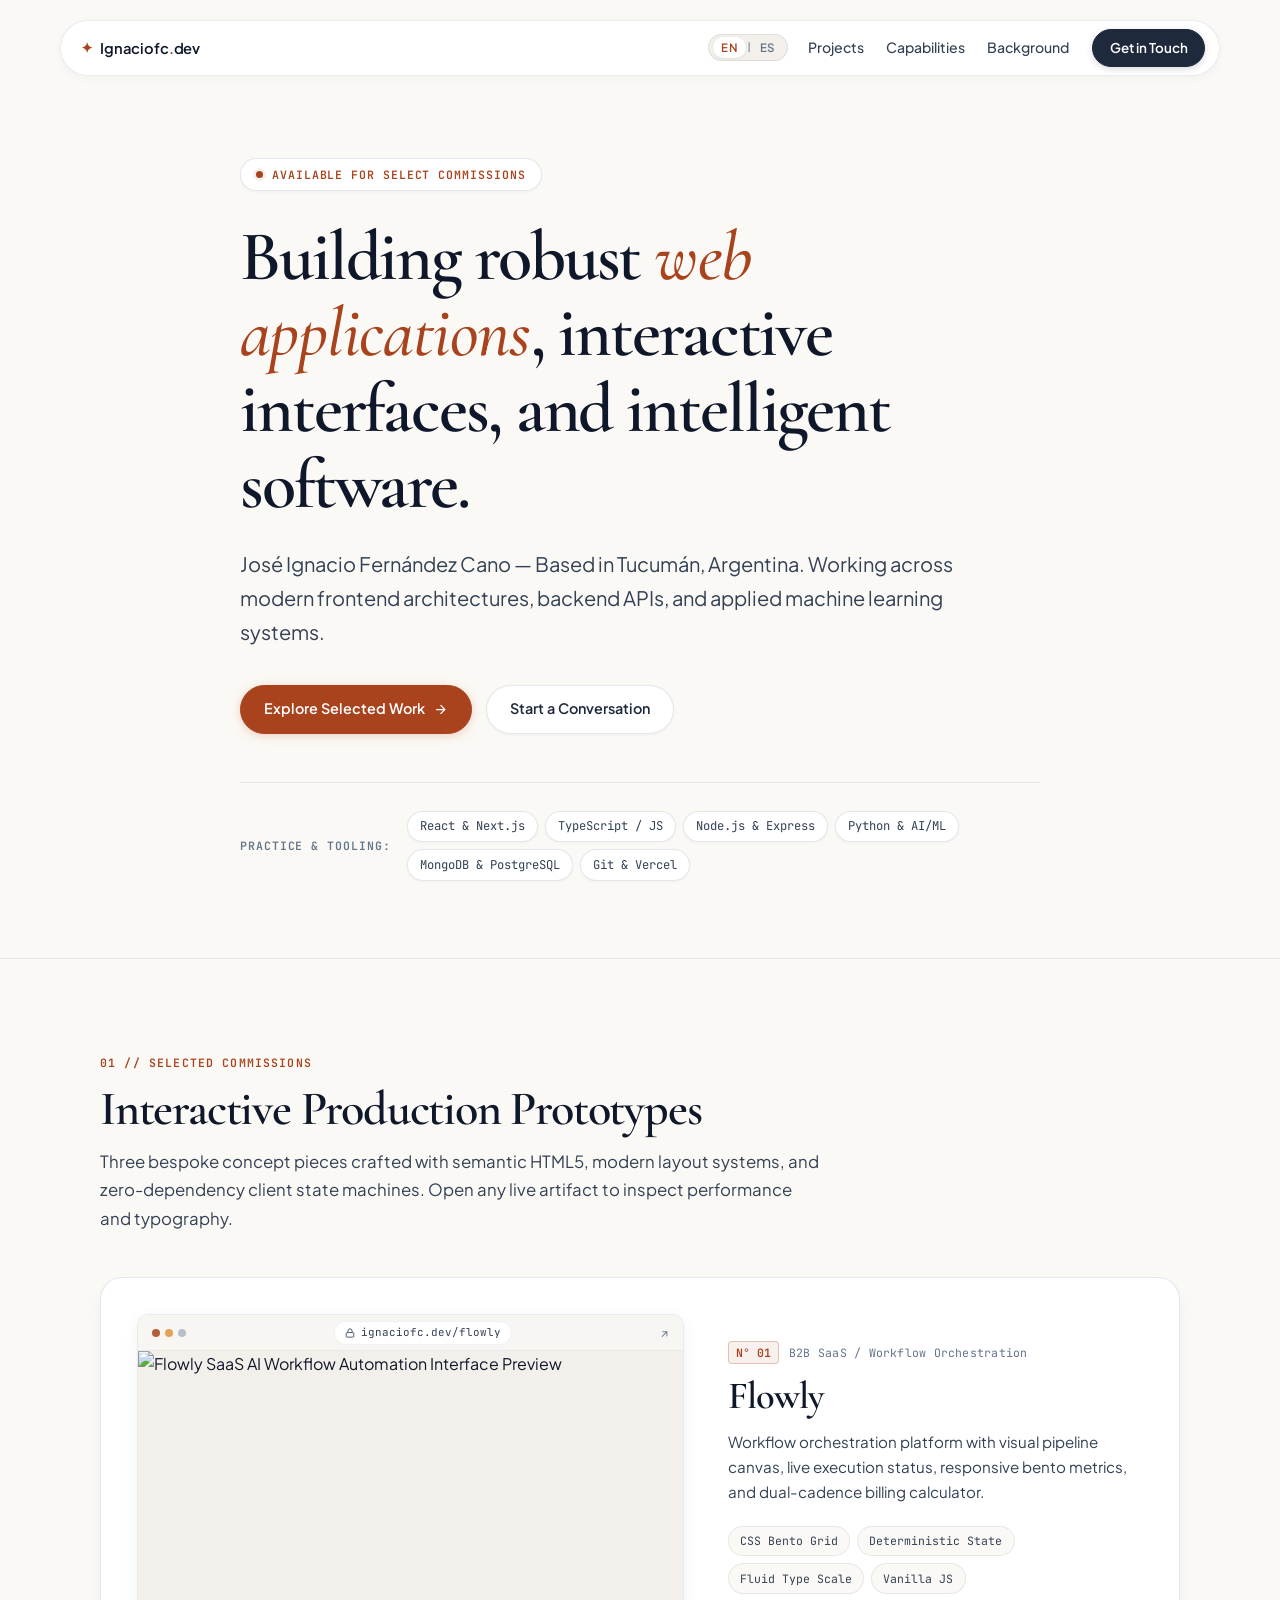
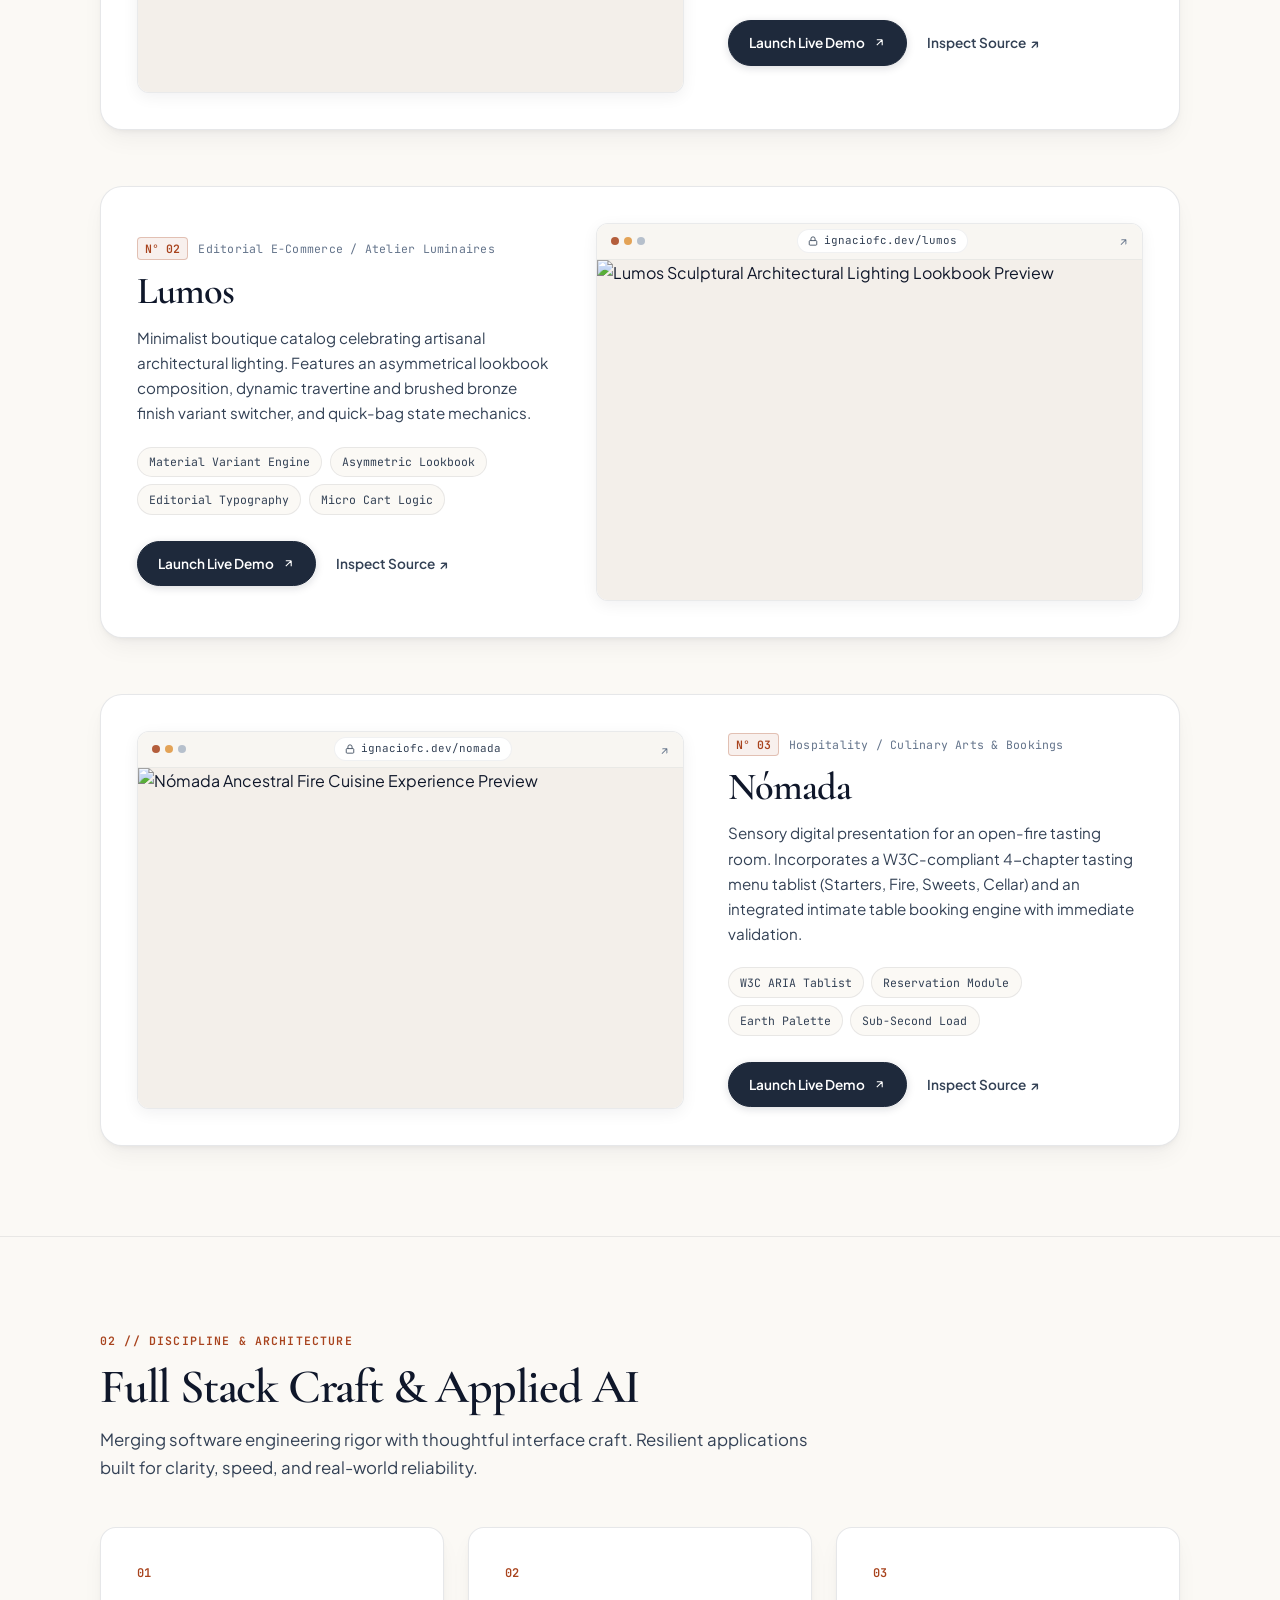
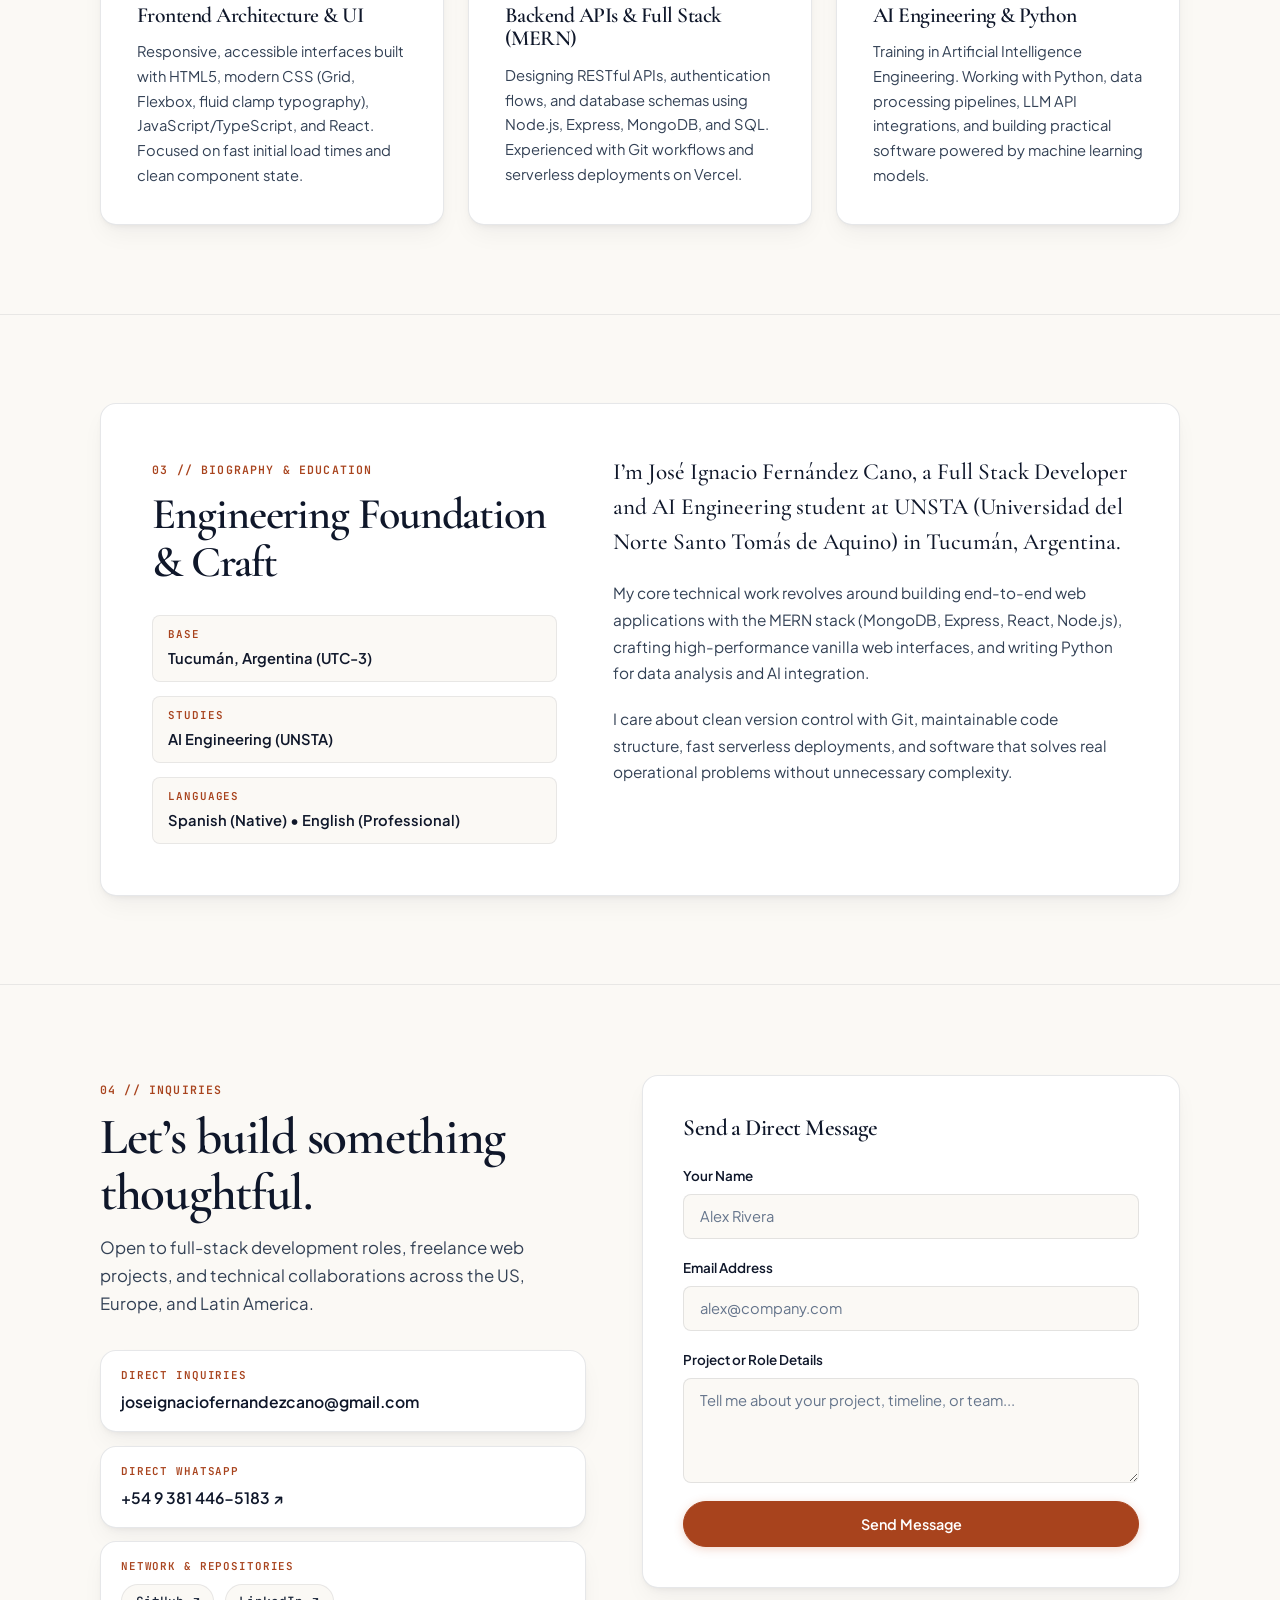
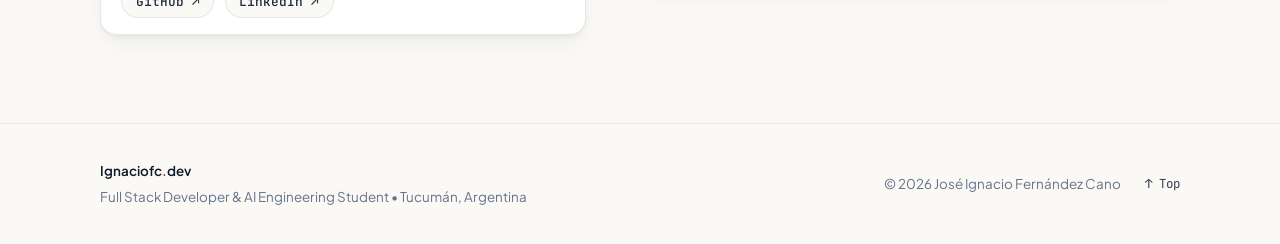
==== commit 1d587e41: "fix(audit): resolve thermos review findings and apply anti-slop code and copywriting hygiene" ====
--- a/index.html
+++ b/index.html
@@ -344,7 +344,7 @@
                 </div>
                 <div class="credential-item">
                   <span class="credential-label" data-i18n="about.edu_label">STUDIES</span>
-                  <span class="credential-val" data-i18n="about.uni">AI Engineering — UNSTA</span>
+                  <span class="credential-val" data-i18n="about.uni">AI Engineering (UNSTA)</span>
                 </div>
                 <div class="credential-item">
                   <span class="credential-label" data-i18n="about.lang_label">LANGUAGES</span>
@@ -406,22 +406,22 @@
 
           <!-- Direct Form -->
           <div class="contact-form-col">
-            <form class="surface-card boutique-form" id="contactForm" onsubmit="event.preventDefault(); handleContactSubmit();">
+            <form class="surface-card boutique-form" id="contactForm">
               <h3 class="form-title" data-i18n="form.heading">Send a Direct Message</h3>
 
               <div class="form-field">
                 <label for="formName" data-i18n="form.name">Your Name</label>
-                <input type="text" id="formName" name="name" required placeholder="Alex Rivera" autocomplete="name">
+                <input type="text" id="formName" name="name" required placeholder="Alex Rivera" autocomplete="name" data-i18n-placeholder="form.placeholder_name">
               </div>
 
               <div class="form-field">
                 <label for="formEmail" data-i18n="form.email">Email Address</label>
-                <input type="email" id="formEmail" name="email" required placeholder="alex@company.com" autocomplete="email">
+                <input type="email" id="formEmail" name="email" required placeholder="alex@company.com" autocomplete="email" data-i18n-placeholder="form.placeholder_email">
               </div>
 
               <div class="form-field">
                 <label for="formMessage" data-i18n="form.message">Project or Role Details</label>
-                <textarea id="formMessage" name="message" rows="4" required placeholder="Tell me about your project, timeline, or team..."></textarea>
+                <textarea id="formMessage" name="message" rows="4" required placeholder="Tell me about your project, timeline, or team..." data-i18n-placeholder="form.placeholder_msg"></textarea>
               </div>
 
               <button type="submit" class="btn btn-terracotta btn-block" id="formSubmitBtn" data-i18n="form.submit">
@@ -429,7 +429,7 @@
               </button>
 
               <div class="form-feedback-pill" id="formAck" role="status" aria-live="polite">
-                <span data-i18n="form.success">Message received! Thank you — I will get back to you shortly.</span>
+                <span data-i18n="form.success">Message received! Thank you, I will get back to you shortly.</span>
               </div>
             </form>
           </div>
@@ -454,7 +454,6 @@
     </div>
   </footer>
 
-  <!-- Native Lightweight Bilingual Script (EN / ES) -->
   <script>
     const translations = {
       en: {
@@ -463,7 +462,7 @@
         "nav.about": "Background",
         "nav.contact": "Get in Touch",
         "hero.badge": "AVAILABLE FOR SELECT COMMISSIONS",
-        "hero.title": "Building robust web applications, interactive interfaces, and intelligent software.",
+        "hero.title": 'Building robust <em class="editorial-accent">web applications</em>, interactive interfaces, and intelligent software.',
         "hero.sub": "José Ignacio Fernández Cano — Based in Tucumán, Argentina. Working across modern frontend architectures, backend APIs, and applied machine learning systems.",
         "hero.cta_work": "Explore Selected Work",
         "hero.cta_contact": "Start a Conversation",
@@ -472,7 +471,7 @@
         "work.title": "Interactive Production Prototypes",
         "work.lead": "Three bespoke concept pieces crafted with semantic HTML5, modern layout systems, and zero-dependency client state machines. Open any live artifact to inspect performance and typography.",
         "flowly.tag": "B2B SaaS / Workflow Orchestration",
-        "flowly.desc": "High-contrast platform interface designed for autonomous enterprise workflow pipelines. Engineered with interactive state machines, a responsive bento-grid feature matrix, and a dual-cadence billing calculator.",
+        "flowly.desc": "Workflow orchestration platform with visual pipeline canvas, live execution status, responsive bento metrics, and dual-cadence billing calculator.",
         "lumos.tag": "Editorial E-Commerce / Atelier Luminaires",
         "lumos.desc": "Minimalist boutique catalog celebrating artisanal architectural lighting. Features an asymmetrical lookbook composition, dynamic travertine and brushed bronze finish variant switcher, and quick-bag state mechanics.",
         "nomada.tag": "Hospitality / Culinary Arts & Bookings",
@@ -481,7 +480,7 @@
         "project.code": "Inspect Source",
         "stack.eyebrow": "02 // DISCIPLINE & ARCHITECTURE",
         "stack.title": "Full Stack Craft & Applied AI",
-        "stack.lead": "Merging computer science rigor with editorial interface design. Quiet, resilient software that executes instantly and scales effortlessly.",
+        "stack.lead": "Merging software engineering rigor with thoughtful interface craft. Resilient applications built for clarity, speed, and real-world reliability.",
         "pillar1.title": "Frontend Architecture & UI",
         "pillar1.desc": "Responsive, accessible interfaces built with HTML5, modern CSS (Grid, Flexbox, fluid clamp typography), JavaScript/TypeScript, and React. Focused on fast initial load times and clean component state.",
         "pillar2.title": "Backend APIs & Full Stack (MERN)",
@@ -493,7 +492,7 @@
         "about.loc_label": "BASE",
         "about.edu_label": "STUDIES",
         "about.lang_label": "LANGUAGES",
-        "about.uni": "AI Engineering — UNSTA",
+        "about.uni": "AI Engineering (UNSTA)",
         "about.lang_badge": "Spanish (Native) • English (Professional)",
         "about.p1": "I’m José Ignacio Fernández Cano, a Full Stack Developer and AI Engineering student at UNSTA (Universidad del Norte Santo Tomás de Aquino) in Tucumán, Argentina.",
         "about.p2": "My core technical work revolves around building end-to-end web applications with the MERN stack (MongoDB, Express, React, Node.js), crafting high-performance vanilla web interfaces, and writing Python for data analysis and AI integration.",
@@ -508,8 +507,11 @@
         "form.name": "Your Name",
         "form.email": "Email Address",
         "form.message": "Project or Role Details",
+        "form.placeholder_name": "Alex Rivera",
+        "form.placeholder_email": "alex@company.com",
+        "form.placeholder_msg": "Tell me about your project, timeline, or team...",
         "form.submit": "Send Message",
-        "form.success": "Message received! Thank you — I will get back to you shortly.",
+        "form.success": "Message received! Thank you, I will get back to you shortly.",
         "footer.copy": "Full Stack Developer & AI Engineering Student • Tucumán, Argentina",
         "footer.top": "Top"
       },
@@ -519,7 +521,7 @@
         "nav.about": "Trayectoria",
         "nav.contact": "Contacto",
         "hero.badge": "DISPONIBLE PARA PROYECTOS SELECTOS",
-        "hero.title": "Desarrollo aplicaciones web robustas, interfaces interactivas y software inteligente.",
+        "hero.title": 'Desarrollo <em class="editorial-accent">aplicaciones web robustas</em>, interfaces interactivas y software inteligente.',
         "hero.sub": "José Ignacio Fernández Cano — Tucumán, Argentina. Desarrollando arquitecturas frontend modernas, APIs backend y modelos de IA.",
         "hero.cta_work": "Explorar Proyectos",
         "hero.cta_contact": "Iniciar Conversación",
@@ -528,7 +530,7 @@
         "work.title": "Prototipos Interactivos en Producción",
         "work.lead": "Tres piezas conceptuales desarrolladas con HTML5 semántico, maquetación moderna y lógica de estado en JavaScript nativo sin dependencias. Abre cualquier demo para comprobar rendimiento y tipografía.",
         "flowly.tag": "SaaS B2B / Automatización con IA",
-        "flowly.desc": "Interfaz de alto contraste para orquestación de flujos de trabajo empresariales. Diseñada con máquina de estados interactiva, grilla bento de métricas y calculadora de facturación mensual/anual en tiempo real.",
+        "flowly.desc": "Plataforma de orquestación de flujos de trabajo con editor visual de pipelines, estado de ejecución en vivo y calculadora de facturación en tiempo real.",
         "lumos.tag": "E-Commerce Editorial / Luminarias de Autor",
         "lumos.desc": "Catálogo boutique minimalista de luminarias arquitectónicas. Combina grilla asimétrica tipo lookbook, selector interactivo de acabados en travertino y bronce cepillado, y carrito reactivo.",
         "nomada.tag": "Gastronomía / Cocina de Fuego & Reservas",
@@ -537,7 +539,7 @@
         "project.code": "Ver Código",
         "stack.eyebrow": "02 // DISCIPLINA Y ARQUITECTURA",
         "stack.title": "Ingeniería Full Stack & IA Aplicada",
-        "stack.lead": "Uniendo el rigor de la ingeniería de software con el diseño editorial de interfaces. Software sobrio, resiliente y de ejecución instantánea.",
+        "stack.lead": "Uniendo el rigor de la ingeniería de software con el diseño sobrio de interfaces. Software estructurado, accesible y de ejecución rápida.",
         "pillar1.title": "Arquitectura Frontend & UI",
         "pillar1.desc": "Interfaces responsivas y accesibles construidas con HTML5, CSS moderno (Grid, Flexbox, tipografía fluida con clamp), JavaScript/TypeScript y React. Enfoque en velocidad de carga y estado limpio.",
         "pillar2.title": "APIs Backend & Full Stack (MERN)",
@@ -549,7 +551,7 @@
         "about.loc_label": "UBICACIÓN",
         "about.edu_label": "CARRERA",
         "about.lang_label": "IDIOMAS",
-        "about.uni": "Ingeniería en IA — UNSTA",
+        "about.uni": "Ingeniería en IA (UNSTA)",
         "about.lang_badge": "Español (Nativo) • Inglés (Profesional)",
         "about.p1": "Soy José Ignacio Fernández Cano, Desarrollador Full Stack y estudiante de Ingeniería en Inteligencia Artificial en la UNSTA (Universidad del Norte Santo Tomás de Aquino), en Tucumán, Argentina.",
         "about.p2": "Mi trabajo técnico se centra en el desarrollo de aplicaciones web integrales con el stack MERN (MongoDB, Express, React, Node.js), maquetación avanzada sin dependencias y programación en Python para análisis de datos e IA.",
@@ -564,8 +566,11 @@
         "form.name": "Tu Nombre",
         "form.email": "Correo Electrónico",
         "form.message": "Detalles del Proyecto o Propuesta",
+        "form.placeholder_name": "Tu nombre completo",
+        "form.placeholder_email": "nombre@empresa.com",
+        "form.placeholder_msg": "Cuéntame sobre el proyecto, stack o propuesta...",
         "form.submit": "Enviar Mensaje",
-        "form.success": "¡Mensaje recibido! Muchas gracias — te responderé a la brevedad.",
+        "form.success": "¡Mensaje recibido! Muchas gracias, te responderé a la brevedad.",
         "footer.copy": "Desarrollador Full Stack & Estudiante de Ingeniería en IA • Tucumán, Argentina",
         "footer.top": "Arriba"
       }
@@ -578,32 +583,16 @@
       document.querySelectorAll('[data-i18n]').forEach(el => {
         const key = el.getAttribute('data-i18n');
         if (dict[key]) {
-          if (key === 'hero.title') {
-            if (lang === 'es') {
-              el.innerHTML = 'Desarrollo <em class="editorial-accent">aplicaciones web robustas</em>, interfaces interactivas y software inteligente.';
-            } else {
-              el.innerHTML = 'Building robust <em class="editorial-accent">web applications</em>, interactive interfaces, and intelligent software.';
-            }
-          } else {
-            el.textContent = dict[key];
-          }
+          el.innerHTML = dict[key];
         }
       });
 
-      const formName = document.getElementById('formName');
-      const formEmail = document.getElementById('formEmail');
-      const formMessage = document.getElementById('formMessage');
-      if (formName && formEmail && formMessage) {
-        if (lang === 'es') {
-          formName.placeholder = 'Tu nombre completo';
-          formEmail.placeholder = 'nombre@empresa.com';
-          formMessage.placeholder = 'Cuéntame sobre el proyecto, stack o propuesta...';
-        } else {
-          formName.placeholder = 'Alex Rivera';
-          formEmail.placeholder = 'alex@company.com';
-          formMessage.placeholder = 'Tell me about your project, timeline, or team...';
+      document.querySelectorAll('[data-i18n-placeholder]').forEach(el => {
+        const key = el.getAttribute('data-i18n-placeholder');
+        if (dict[key]) {
+          el.placeholder = dict[key];
         }
-      }
+      });
 
       const btnEn = document.getElementById('lang-en');
       const btnEs = document.getElementById('lang-es');
@@ -620,6 +609,7 @@
       } catch (e) {}
     }
 
+    let ackTimer = null;
     function handleContactSubmit() {
       const btn = document.getElementById('formSubmitBtn');
       const ack = document.getElementById('formAck');
@@ -634,7 +624,8 @@
         btn.disabled = false;
         btn.style.opacity = '1';
         ack.classList.add('visible');
-        setTimeout(() => {
+        if (ackTimer) clearTimeout(ackTimer);
+        ackTimer = setTimeout(() => {
           ack.classList.remove('visible');
         }, 6000);
       }, 350);
@@ -653,6 +644,14 @@
           applyLanguage(selected);
         });
       });
+
+      const contactForm = document.getElementById('contactForm');
+      if (contactForm) {
+        contactForm.addEventListener('submit', (e) => {
+          e.preventDefault();
+          handleContactSubmit();
+        });
+      }
 
       const mobileBtn = document.getElementById('mobileMenuBtn');
       const mobileDrawer = document.getElementById('mobileDrawer');
--- a/style.css
+++ b/style.css
@@ -1,48 +1,39 @@
-/* ==========================================================================
-   IGNACIOFC.DEV — BOUTIQUE EDITORIAL DESIGN SYSTEM
-   Visual Philosophy: Copenhagen / London / SF Design Atelier
-   Palette: Warm Organic Bone (#FBF9F5), Deep Ink Slate (#0F172A), 
-            Artisanal Terracotta (#C85A32), Pure Surface (#FFFFFF).
-   Mobile-First Strict Architecture & Editorial Typography.
-   ========================================================================== */
-
-/* --- Custom Properties & Theme Palette --- */
 :root {
-  /* Warm Organic Canvas & Surfaces */
-  --bg-canvas: #FBF9F5;          /* Warm organic bone */
-  --bg-canvas-subtle: #F4EFEB;   /* Secondary warm tint */
-  --surface-pure: #FFFFFF;       /* Pure white card elevation */
-  --surface-hover: #FCFAF7;
-
-  /* Ink & Typography Palette */
-  --ink-primary: #0F172A;        /* Deep ink charcoal / slate 900 */
-  --ink-heading: #1E293B;        /* High-contrast ink slate 800 */
-  --ink-secondary: #475569;      /* Warm stone secondary slate 600 */
-  --ink-muted: #64748B;          /* Stone slate 500 */
-  --ink-faint: #94A3B8;          /* Delicate stone slate 400 */
-
-  /* Artisanal Accents */
-  --terracotta: #C85A32;         /* Burnt terracotta / warm artisanal clay */
-  --terracotta-hover: #B54D28;
-  --terracotta-soft: rgba(200, 90, 50, 0.08);
-  --terracotta-border: rgba(200, 90, 50, 0.28);
-  --terracotta-glow: rgba(200, 90, 50, 0.18);
-
-  /* Secondary Navy / Structure */
-  --navy-deep: #0F172A;          /* Deep ink navy */
-  --navy-hover: #1E293B;
-  --emerald-live: #10B981;
-
-  /* Subtle Borders & Shadows */
-  --border-light: rgba(15, 23, 42, 0.06);     /* Slate 900 / 6% */
-  --border-card: rgba(15, 23, 42, 0.08);      /* Slate 900 / 8% */
-  --border-focus: rgba(200, 90, 50, 0.45);
-  --border-hover: rgba(15, 23, 42, 0.16);
-
-  /* Diffuse Multi-layered Shadows (Warm, not muddy black) */
-  --shadow-sm: 0 1px 2px rgba(15, 23, 42, 0.04);
-  --shadow-card: 0 4px 6px -1px rgba(15, 23, 42, 0.03), 0 2px 4px -2px rgba(15, 23, 42, 0.03), 0 12px 24px -4px rgba(15, 23, 42, 0.04);
-  --shadow-hover: 0 10px 15px -3px rgba(15, 23, 42, 0.05), 0 4px 6px -4px rgba(15, 23, 42, 0.04), 0 20px 32px -6px rgba(15, 23, 42, 0.06);
+  /* Canvas & Surfaces */
+  --bg-canvas: #FBF9F5;          /* Clean Organic Bone / Ivory */
+  --bg-canvas-subtle: #F3EFEA;   /* Soft Ivory Stone tint */
+  --surface-pure: #FFFFFF;       /* Pure White internal surface */
+  --surface-elevated: #1E293B;   /* Slate Navy (#1E293B) for weighted surfaces */
+
+  /* Japanese Deep Ink Slate (#0F172A) */
+  --ink-primary: #0F172A;        /* Japanese Deep Ink Slate */
+  --ink-heading: #0F172A;        /* Titles and headings */
+  --ink-secondary: #334155;      /* Slate 700 body text */
+  --ink-muted: #64748B;          /* Slate 500 metadata */
+  --ink-faint: #64748B;          /* Contrast-calibrated slate (passes WCAG AA) */
+
+  /* Slate Navy (#1E293B) */
+  --slate-navy: #1E293B;
+  --slate-navy-hover: #0F172A;
+  --slate-navy-border: rgba(30, 41, 59, 0.15);
+
+  /* Warm Terracotta - WCAG AA calibrated (5.24:1 contrast on #FBF9F5) */
+  --terracotta: #A8431D;
+  --terracotta-hover: #8F3716;
+  --terracotta-soft: rgba(168, 67, 29, 0.08);
+  --terracotta-border: rgba(168, 67, 29, 0.28);
+  --terracotta-glow: rgba(168, 67, 29, 0.18);
+
+  /* Subtle Japanese Ink Borders */
+  --border-subtle: rgba(15, 23, 42, 0.08);
+  --border-card: rgba(15, 23, 42, 0.10);
+  --border-hover: rgba(168, 67, 29, 0.35);
+  --border-focus: rgba(168, 67, 29, 0.50);
+
+  /* Diffuse Multi-layered Shadows */
+  --shadow-sm: 0 1px 3px rgba(15, 23, 42, 0.04);
+  --shadow-card: 0 4px 6px -1px rgba(15, 23, 42, 0.03), 0 2px 4px -2px rgba(15, 23, 42, 0.03), 0 12px 24px -4px rgba(15, 23, 42, 0.05);
+  --shadow-hover: 0 10px 20px -3px rgba(15, 23, 42, 0.06), 0 4px 6px -4px rgba(15, 23, 42, 0.04), 0 24px 36px -6px rgba(168, 67, 29, 0.08);
   --shadow-pill: 0 2px 8px rgba(15, 23, 42, 0.04);
 
   /* Typographic Stacks */
@@ -65,7 +56,12 @@
   --transition-smooth: 260ms var(--ease-spring);
 }
 
-/* --- Base Reset & Box Sizing --- */
+:focus-visible {
+  outline: 2px solid var(--terracotta);
+  outline-offset: 3px;
+}
+
+/* Reset */
 *, *::before, *::after {
   box-sizing: border-box;
   margin: 0;
@@ -83,10 +79,13 @@
   text-rendering: optimizeLegibility;
 }
 
+html, body {
+  overflow-x: clip;
+}
+
 body {
   position: relative;
   min-height: 100vh;
-  overflow-x: hidden;
   background-color: var(--bg-canvas);
   color: var(--ink-primary);
   font-size: 1rem;
@@ -137,7 +136,7 @@
   outline-offset: 3px;
 }
 
-/* Subtle Terracotta Editorial Details */
+/* Terracotta Editorial Accent */
 .editorial-accent {
   font-style: italic;
   font-family: var(--font-serif);
@@ -150,7 +149,7 @@
   color: var(--terracotta);
 }
 
-/* --- Responsive Containers (Mobile-first) --- */
+/* Containers */
 .container {
   width: 100%;
   max-width: var(--container-max);
@@ -188,7 +187,7 @@
   box-shadow: var(--shadow-hover);
 }
 
-/* --- Floating Capsule Header & Navigation --- */
+/* Navigation */
 .site-header {
   position: sticky;
   top: 0.75rem;
@@ -212,10 +211,10 @@
   justify-content: space-between;
   height: 56px;
   padding: 0 0.85rem 0 1.25rem;
-  background: rgba(255, 255, 255, 0.88);
+  background: rgba(255, 255, 255, 0.94);
   backdrop-filter: blur(14px);
   -webkit-backdrop-filter: blur(14px);
-  border: 1px solid var(--border-light);
+  border: 1px solid var(--border-subtle);
   border-radius: var(--radius-pill);
   box-shadow: var(--shadow-pill);
 }
@@ -253,7 +252,7 @@
   display: inline-flex;
   align-items: center;
   background: var(--bg-canvas-subtle);
-  border: 1px solid var(--border-light);
+  border: 1px solid var(--border-subtle);
   border-radius: var(--radius-pill);
   padding: 2px 4px;
   font-family: var(--font-mono);
@@ -273,7 +272,7 @@
 }
 
 .lang-btn:hover {
-  color: var(--ink-primary);
+  color: var(--terracotta);
 }
 
 .lang-btn.active {
@@ -312,14 +311,16 @@
   color: var(--terracotta);
 }
 
+/* Weighted Button: Slate Navy (#1E293B) with Terracotta Hover */
 .btn-nav-commission {
   font-size: 0.84rem;
   font-weight: 600;
   color: var(--surface-pure);
-  background-color: var(--navy-deep);
-  padding: 0.45rem 1rem;
+  background-color: var(--slate-navy);
+  padding: 0.45rem 1.05rem;
   border-radius: var(--radius-pill);
-  border: 1px solid var(--navy-deep);
+  border: 1px solid var(--slate-navy);
+  box-shadow: 0 2px 6px rgba(15, 23, 42, 0.15);
   transition: all var(--transition-fast);
 }
 
@@ -327,6 +328,7 @@
   background-color: var(--terracotta);
   border-color: var(--terracotta);
   transform: translateY(-1px);
+  box-shadow: 0 4px 10px rgba(200, 90, 50, 0.25);
 }
 
 /* Mobile Toggle Hamburger */
@@ -334,11 +336,12 @@
   display: flex;
   flex-direction: column;
   justify-content: center;
+  align-items: center;
   gap: 4.5px;
-  width: 38px;
-  height: 38px;
+  width: 44px;
+  height: 44px;
   background: transparent;
-  border: 1px solid var(--border-light);
+  border: 1px solid var(--border-subtle);
   border-radius: var(--radius-pill);
   cursor: pointer;
   padding: 0 9px;
@@ -347,6 +350,9 @@
 @media (min-width: 820px) {
   .mobile-toggle {
     display: none;
+  }
+  .mobile-drawer {
+    display: none !important;
   }
 }
 
@@ -373,7 +379,7 @@
   background: rgba(255, 255, 255, 0.96);
   backdrop-filter: blur(16px);
   -webkit-backdrop-filter: blur(16px);
-  border: 1px solid var(--border-light);
+  border: 1px solid var(--border-subtle);
   border-radius: var(--radius-lg);
   padding: 1.25rem;
   box-shadow: var(--shadow-card);
@@ -402,13 +408,18 @@
   font-size: 0.9rem;
   font-weight: 600;
   color: var(--surface-pure);
-  background-color: var(--terracotta);
+  background-color: var(--slate-navy);
   padding: 0.75rem 1rem;
   border-radius: var(--radius-pill);
   margin-top: 0.5rem;
-}
-
-/* --- Hero Section: Editorial Boutique --- */
+  transition: background-color var(--transition-fast);
+}
+
+.mobile-btn-cta:hover {
+  background-color: var(--terracotta);
+}
+
+/* Hero */
 .hero-section {
   padding: clamp(3.5rem, 8vw, 6.5rem) 0 clamp(3rem, 6vw, 5rem);
 }
@@ -417,7 +428,7 @@
   max-width: 880px;
 }
 
-/* Hero Badge */
+/* Hero Badge: Terracota Accent & Deep Ink */
 .hero-badge-wrap {
   margin-bottom: 1.75rem;
 }
@@ -444,10 +455,10 @@
 
 @keyframes pulseClay {
   0%, 100% {
-    box-shadow: 0 0 0 3px rgba(200, 90, 50, 0.15);
+    box-shadow: 0 0 0 3px rgba(200, 90, 50, 0.20);
   }
   50% {
-    box-shadow: 0 0 0 6px rgba(200, 90, 50, 0.04);
+    box-shadow: 0 0 0 6px rgba(200, 90, 50, 0.05);
   }
 }
 
@@ -455,11 +466,11 @@
   font-family: var(--font-mono);
   font-size: 0.72rem;
   font-weight: 600;
-  color: var(--ink-secondary);
+  color: var(--terracotta);
   letter-spacing: 0.08em;
 }
 
-/* Hero Headline */
+/* Hero Headline: Japanese Deep Ink Slate (#0F172A) */
 .hero-title {
   font-size: clamp(2.35rem, 6vw, 4.4rem);
   font-weight: 600;
@@ -485,7 +496,7 @@
   margin-bottom: 3rem;
 }
 
-/* Boutique Buttons (Pill Luxury) */
+/* Boutique Buttons */
 .btn {
   display: inline-flex;
   align-items: center;
@@ -502,11 +513,12 @@
 }
 
 .btn-sm {
-  font-size: 0.82rem;
-  padding: 0.55rem 1.15rem;
-  min-height: 38px;
-}
-
+  font-size: 0.85rem;
+  padding: 0.65rem 1.25rem;
+  min-height: 44px;
+}
+
+/* Terracotta Accent Button (#C85A32) */
 .btn-terracotta {
   background-color: var(--terracotta);
   color: var(--surface-pure);
@@ -518,29 +530,33 @@
   background-color: var(--terracotta-hover);
   border-color: var(--terracotta-hover);
   transform: scale(1.01);
-  box-shadow: 0 4px 14px rgba(200, 90, 50, 0.32);
-}
-
+  box-shadow: 0 4px 14px rgba(200, 90, 50, 0.35);
+}
+
+/* Slate Navy Button (#1E293B) */
 .btn-navy {
-  background-color: var(--navy-deep);
+  background-color: var(--slate-navy);
   color: var(--surface-pure);
-  border: 1px solid var(--navy-deep);
+  border: 1px solid var(--slate-navy);
+  box-shadow: 0 2px 8px rgba(15, 23, 42, 0.15);
 }
 
 .btn-navy:hover {
-  background-color: var(--navy-hover);
+  background-color: var(--terracotta);
+  border-color: var(--terracotta);
   transform: scale(1.01);
+  box-shadow: 0 4px 12px rgba(200, 90, 50, 0.25);
 }
 
 .btn-navy-outline {
   background-color: var(--surface-pure);
-  color: var(--navy-deep);
+  color: var(--slate-navy);
   border: 1px solid var(--border-card);
   box-shadow: var(--shadow-sm);
 }
 
 .btn-navy-outline:hover {
-  border-color: var(--navy-deep);
+  border-color: var(--slate-navy);
   background-color: var(--bg-canvas-subtle);
   transform: scale(1.01);
 }
@@ -578,7 +594,7 @@
   flex-direction: column;
   gap: 0.75rem;
   padding-top: 1.75rem;
-  border-top: 1px solid var(--border-light);
+  border-top: 1px solid var(--border-subtle);
 }
 
 @media (min-width: 640px) {
@@ -613,9 +629,15 @@
   padding: 0.3rem 0.75rem;
   border-radius: var(--radius-pill);
   box-shadow: var(--shadow-sm);
-}
-
-/* --- Section Headings (Editorial & Minimalist) --- */
+  transition: border-color var(--transition-fast), color var(--transition-fast);
+}
+
+.stack-tag:hover {
+  border-color: var(--terracotta);
+  color: var(--terracotta);
+}
+
+/* Section Headings */
 .section-heading {
   margin-bottom: 2.75rem;
   max-width: 720px;
@@ -646,10 +668,10 @@
   color: var(--ink-secondary);
 }
 
-/* --- Work Showcase Section --- */
+/* Work Showcase */
 .work-section {
   padding: clamp(3.5rem, 7vw, 6rem) 0;
-  border-top: 1px solid var(--border-light);
+  border-top: 1px solid var(--border-subtle);
 }
 
 .projects-stack {
@@ -664,7 +686,7 @@
   }
 }
 
-/* Project Card Layout (Mobile-first stacked to 2-column) */
+/* Project Card Layout */
 .project-card {
   display: flex;
   flex-direction: column;
@@ -678,7 +700,7 @@
 }
 
 .project-card:hover {
-  border-color: rgba(200, 90, 50, 0.28);
+  border-color: var(--border-hover);
   box-shadow: var(--shadow-hover);
 }
 
@@ -703,10 +725,10 @@
   }
 }
 
-/* Browser Frame Mockup (Clean Editorial Tone) */
+/* Browser Frame Mockup */
 .browser-frame {
   display: block;
-  background: #FFFFFF;
+  background: var(--surface-pure);
   border: 1px solid rgba(15, 23, 42, 0.09);
   border-radius: var(--radius-md);
   overflow: hidden;
@@ -715,7 +737,7 @@
 }
 
 .project-card:hover .browser-frame {
-  border-color: rgba(200, 90, 50, 0.35);
+  border-color: var(--terracotta-border);
 }
 
 .browser-bar {
@@ -742,7 +764,7 @@
 
 .dot-terracotta {
   background-color: var(--terracotta);
-  opacity: 0.75;
+  opacity: 0.85;
 }
 
 .dot-sand {
@@ -759,13 +781,13 @@
   display: inline-flex;
   align-items: center;
   gap: 0.35rem;
-  background: #FFFFFF;
-  border: 1px solid rgba(15, 23, 42, 0.05);
+  background: var(--surface-pure);
+  border: 1px solid rgba(15, 23, 42, 0.06);
   padding: 2px 10px;
   border-radius: var(--radius-pill);
   font-family: var(--font-mono);
   font-size: 0.68rem;
-  color: var(--ink-muted);
+  color: var(--ink-secondary);
 }
 
 .browser-launch-glyph {
@@ -848,7 +870,7 @@
   font-size: 0.72rem;
   color: var(--ink-secondary);
   background: var(--bg-canvas);
-  border: 1px solid var(--border-light);
+  border: 1px solid var(--border-subtle);
   padding: 0.3rem 0.7rem;
   border-radius: var(--radius-pill);
 }
@@ -859,10 +881,10 @@
   gap: 1rem;
 }
 
-/* --- Capabilities Section --- */
+/* Capabilities */
 .capabilities-section {
   padding: clamp(3.5rem, 7vw, 6rem) 0;
-  border-top: 1px solid var(--border-light);
+  border-top: 1px solid var(--border-subtle);
 }
 
 .capabilities-grid {
@@ -904,10 +926,10 @@
   color: var(--ink-secondary);
 }
 
-/* --- About & Background Section --- */
+/* About */
 .about-section {
   padding: clamp(3.5rem, 7vw, 5.5rem) 0;
-  border-top: 1px solid var(--border-light);
+  border-top: 1px solid var(--border-subtle);
 }
 
 .about-card {
@@ -945,9 +967,14 @@
   flex-direction: column;
   gap: 0.15rem;
   background: var(--bg-canvas);
-  border: 1px solid var(--border-light);
+  border: 1px solid var(--border-subtle);
   border-radius: var(--radius-sm);
   padding: 0.65rem 0.95rem;
+  transition: border-color var(--transition-fast);
+}
+
+.credential-item:hover {
+  border-color: var(--terracotta-border);
 }
 
 .credential-label {
@@ -984,10 +1011,10 @@
   margin-bottom: 0;
 }
 
-/* --- Contact & Inquiries Section --- */
+/* Contact */
 .contact-section {
   padding: clamp(3.5rem, 7vw, 6rem) 0 5.5rem;
-  border-top: 1px solid var(--border-light);
+  border-top: 1px solid var(--border-subtle);
 }
 
 .contact-grid {
@@ -1028,6 +1055,11 @@
   display: flex;
   flex-direction: column;
   gap: 0.25rem;
+  transition: border-color var(--transition-fast);
+}
+
+.channel-box:hover {
+  border-color: var(--terracotta-border);
 }
 
 .channel-type {
@@ -1061,15 +1093,17 @@
   font-family: var(--font-mono);
   font-size: 0.8rem;
   font-weight: 500;
-  color: var(--ink-heading);
+  color: var(--slate-navy);
   background: var(--bg-canvas);
-  border: 1px solid var(--border-light);
+  border: 1px solid var(--border-subtle);
   padding: 0.35rem 0.85rem;
   border-radius: var(--radius-pill);
+  transition: all var(--transition-fast);
 }
 
 .social-tag:hover {
   border-color: var(--terracotta);
+  background: var(--terracotta-soft);
   color: var(--terracotta);
 }
 
@@ -1114,7 +1148,7 @@
 .form-field input:focus,
 .form-field textarea:focus {
   outline: none;
-  background: #FFFFFF;
+  background: var(--surface-pure);
   border-color: var(--terracotta);
   box-shadow: 0 0 0 3px var(--terracotta-soft);
 }
@@ -1144,9 +1178,9 @@
   display: block;
 }
 
-/* --- Editorial Footer --- */
+/* Footer */
 .site-footer {
-  border-top: 1px solid var(--border-light);
+  border-top: 1px solid var(--border-subtle);
   padding: 2.25rem 0;
   background-color: var(--bg-canvas);
 }
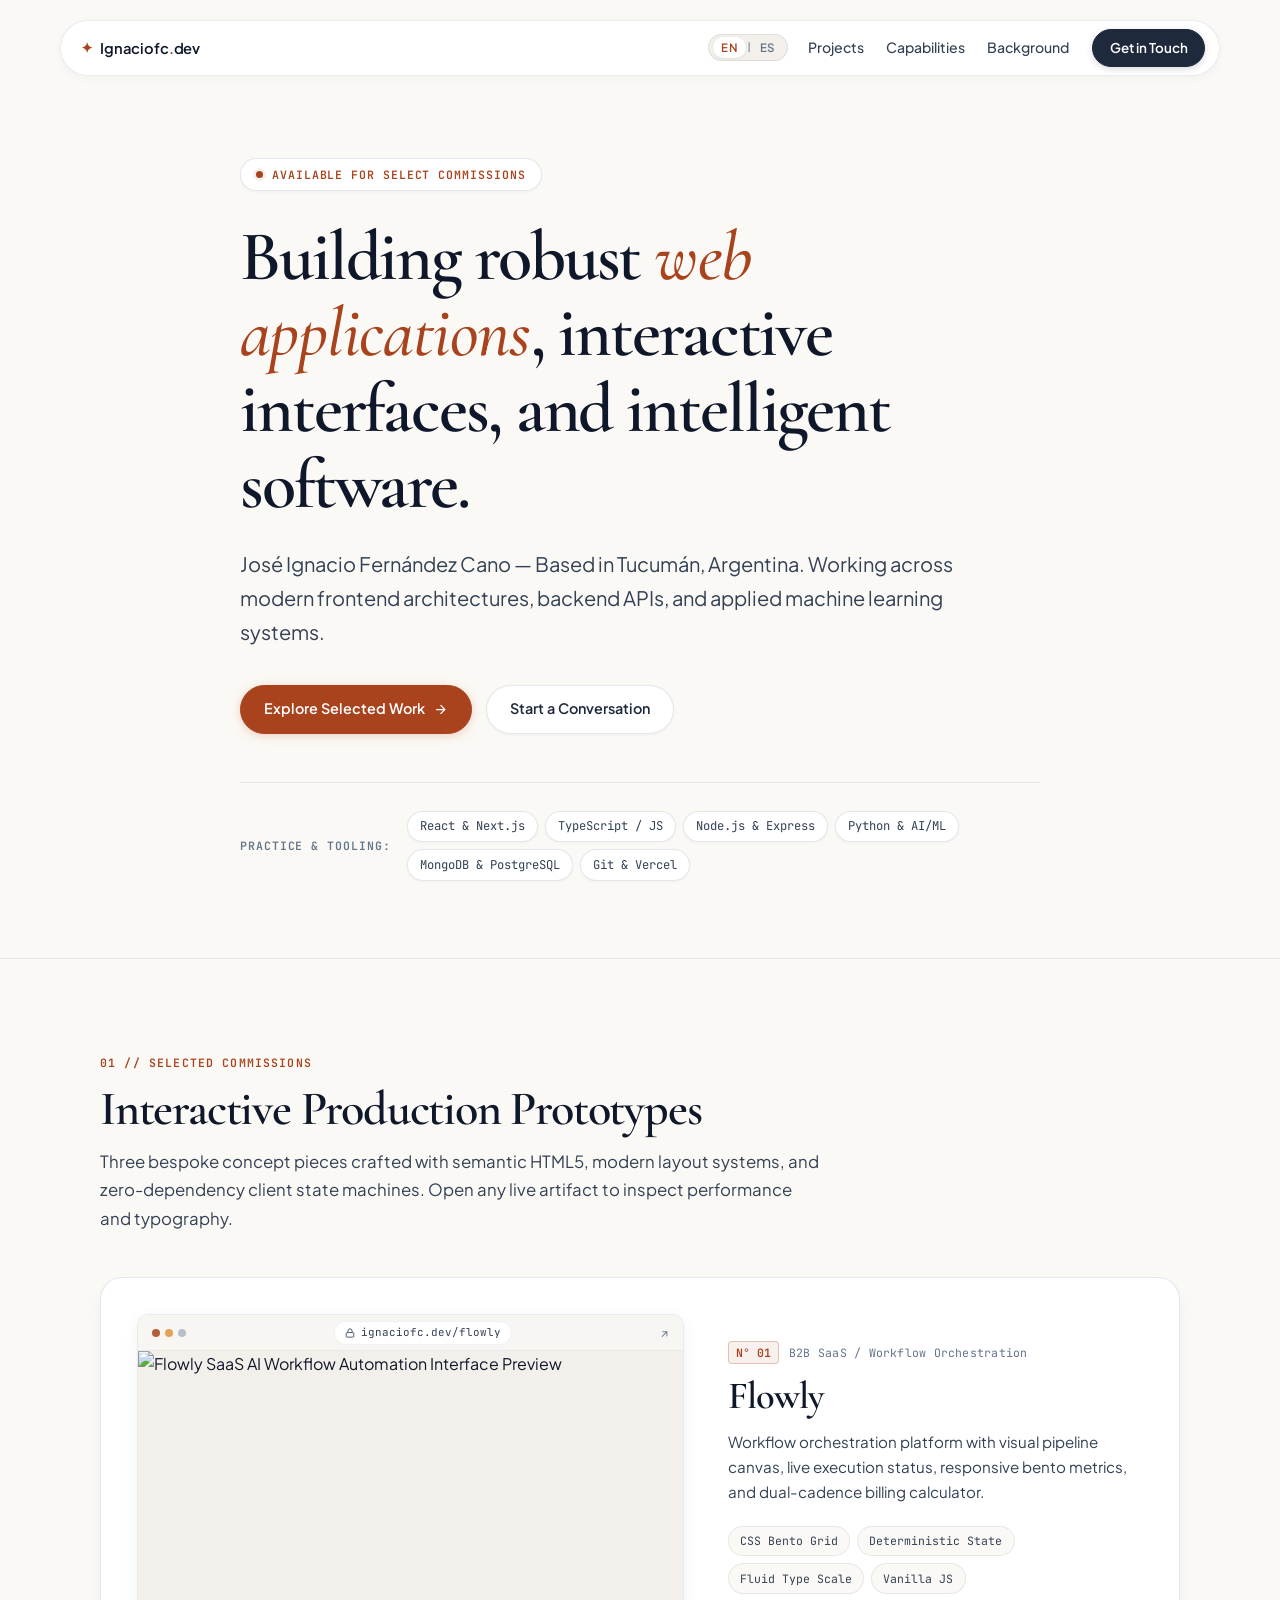
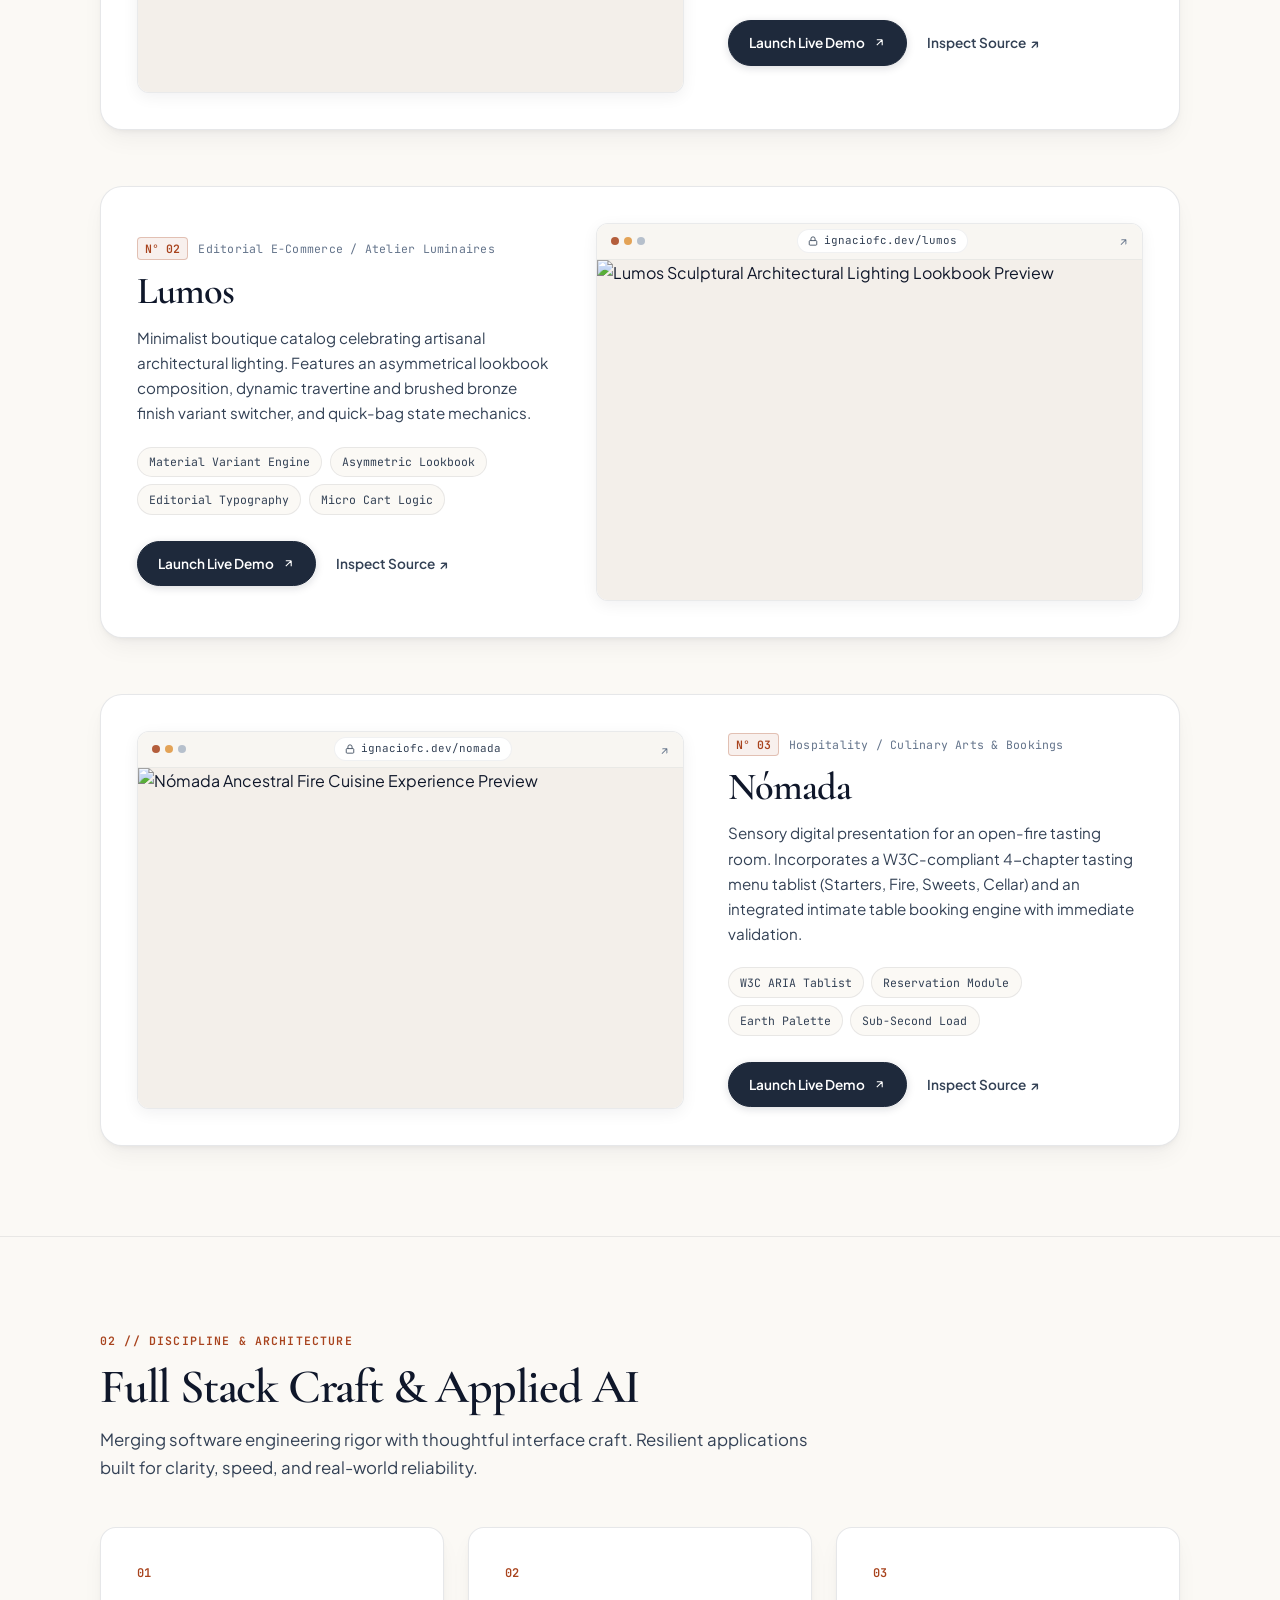
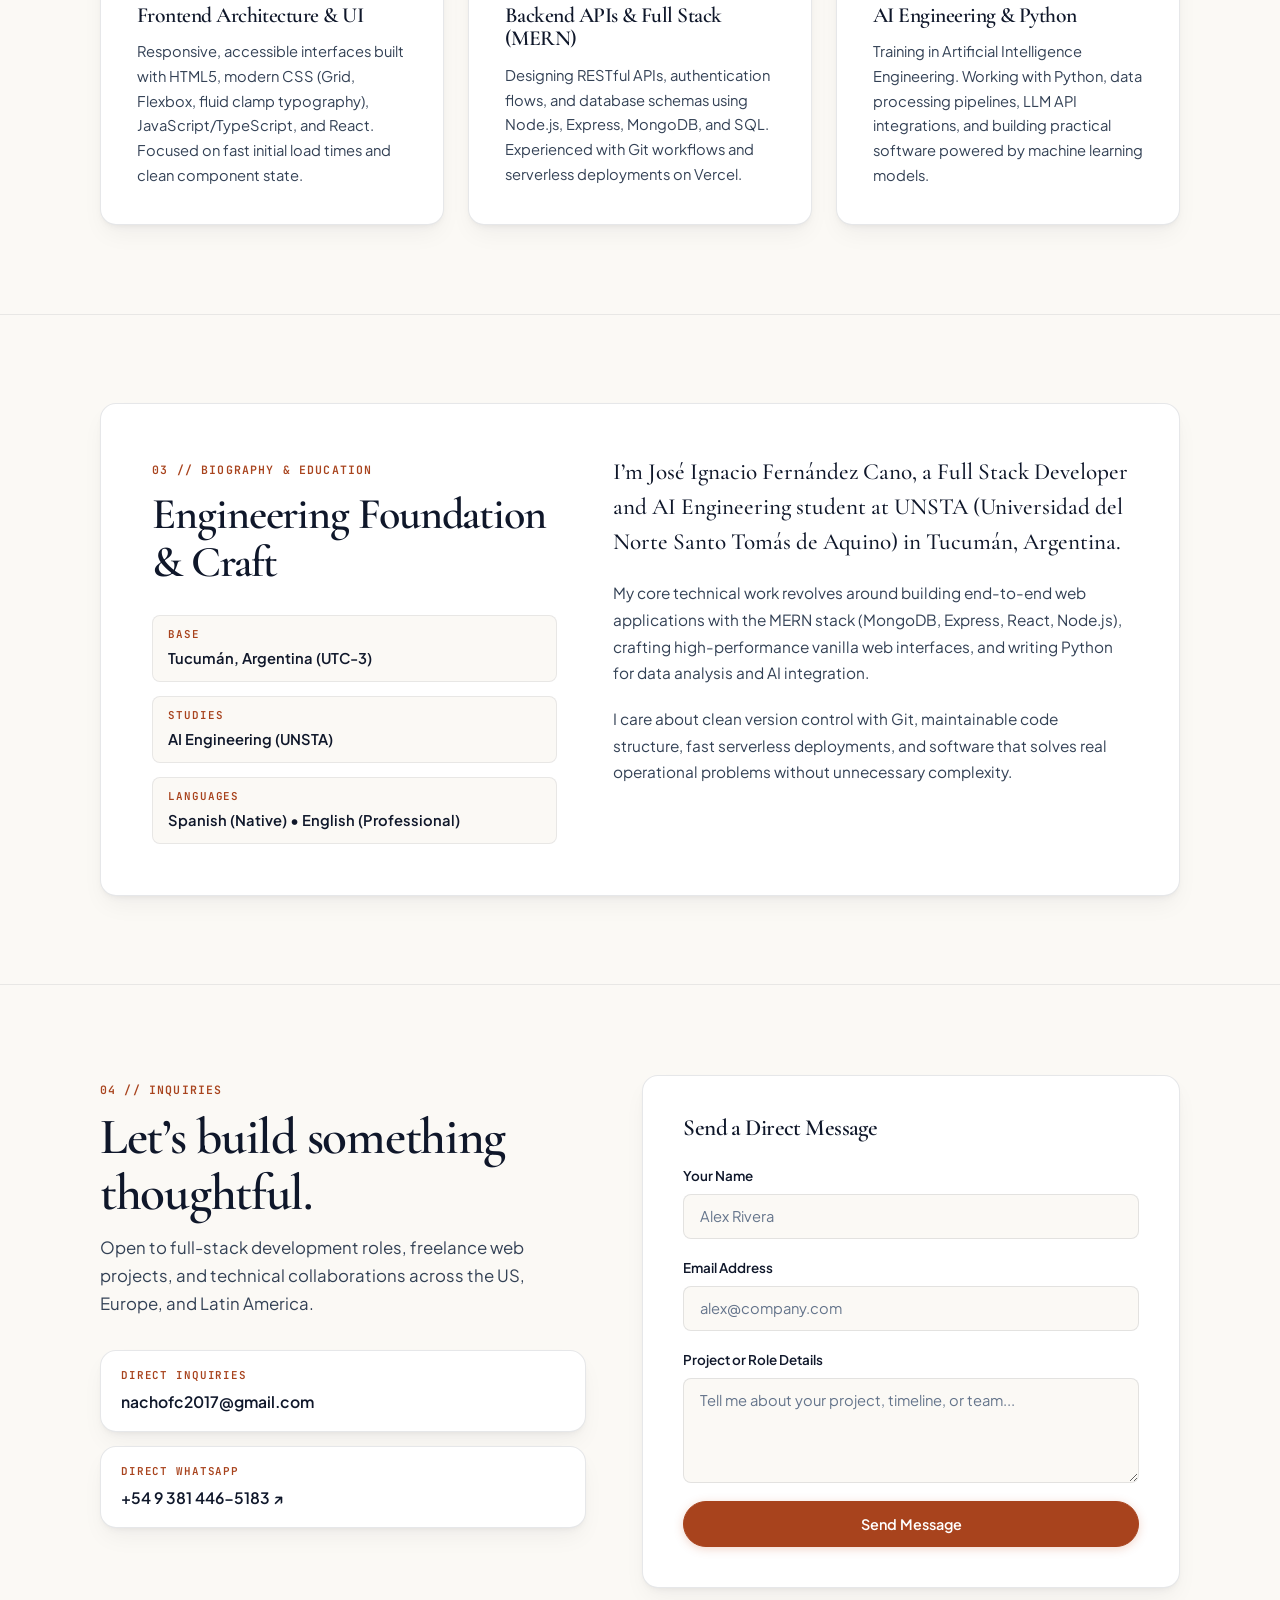
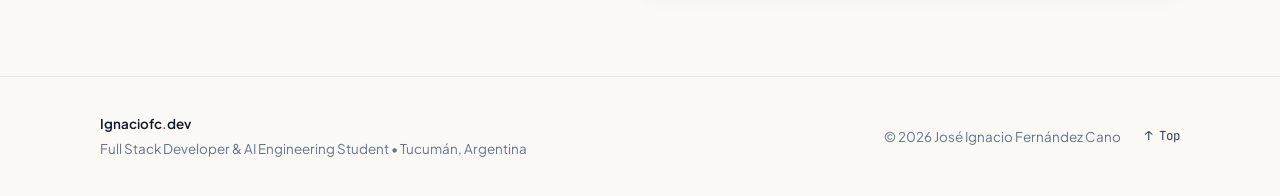
==== commit 9286c2d4: "fix: update contact email and remove linkedin and github links" ====
--- a/index.html
+++ b/index.html
@@ -13,6 +13,13 @@
   
   <link rel="stylesheet" href="./style.css">
   <link rel="icon" href="data:image/svg+xml,<svg xmlns=%22http://www.w3.org/2000/svg%22 viewBox=%220 0 100 100%22><text y=%22.9em%22 font-size=%2290%22>✦</text></svg>">
+
+  <script>
+    window.va = window.va || function () { (window.vaq = window.vaq || []).push(arguments); };
+    window.si = window.si || function () { (window.siq = window.siq || []).push(arguments); };
+  </script>
+  <script defer src="/_vercel/insights/script.js"></script>
+  <script defer src="/_vercel/speed-insights/script.js"></script>
 </head>
 <body>
 
@@ -386,20 +393,12 @@
             <div class="channels-stack">
               <div class="surface-card channel-box">
                 <span class="channel-type" data-i18n="contact.email_label">Direct Inquiries</span>
-                <a href="mailto:joseignaciofernandezcano@gmail.com" class="channel-address">joseignaciofernandezcano@gmail.com</a>
+                <a href="mailto:nachofc2017@gmail.com" class="channel-address">nachofc2017@gmail.com</a>
               </div>
 
               <div class="surface-card channel-box">
                 <span class="channel-type" data-i18n="contact.wa_label">Direct WhatsApp</span>
                 <a href="https://wa.me/5493814465183" target="_blank" rel="noopener noreferrer" class="channel-address">+54 9 381 446-5183 ↗</a>
-              </div>
-
-              <div class="surface-card channel-box">
-                <span class="channel-type" data-i18n="contact.social_label">Network &amp; Repositories</span>
-                <div class="channel-links-row">
-                  <a href="https://github.com/ignaciofc" target="_blank" rel="noopener noreferrer" class="social-tag">GitHub ↗</a>
-                  <a href="https://linkedin.com/in/ignaciofc" target="_blank" rel="noopener noreferrer" class="social-tag">LinkedIn ↗</a>
-                </div>
               </div>
             </div>
           </div>
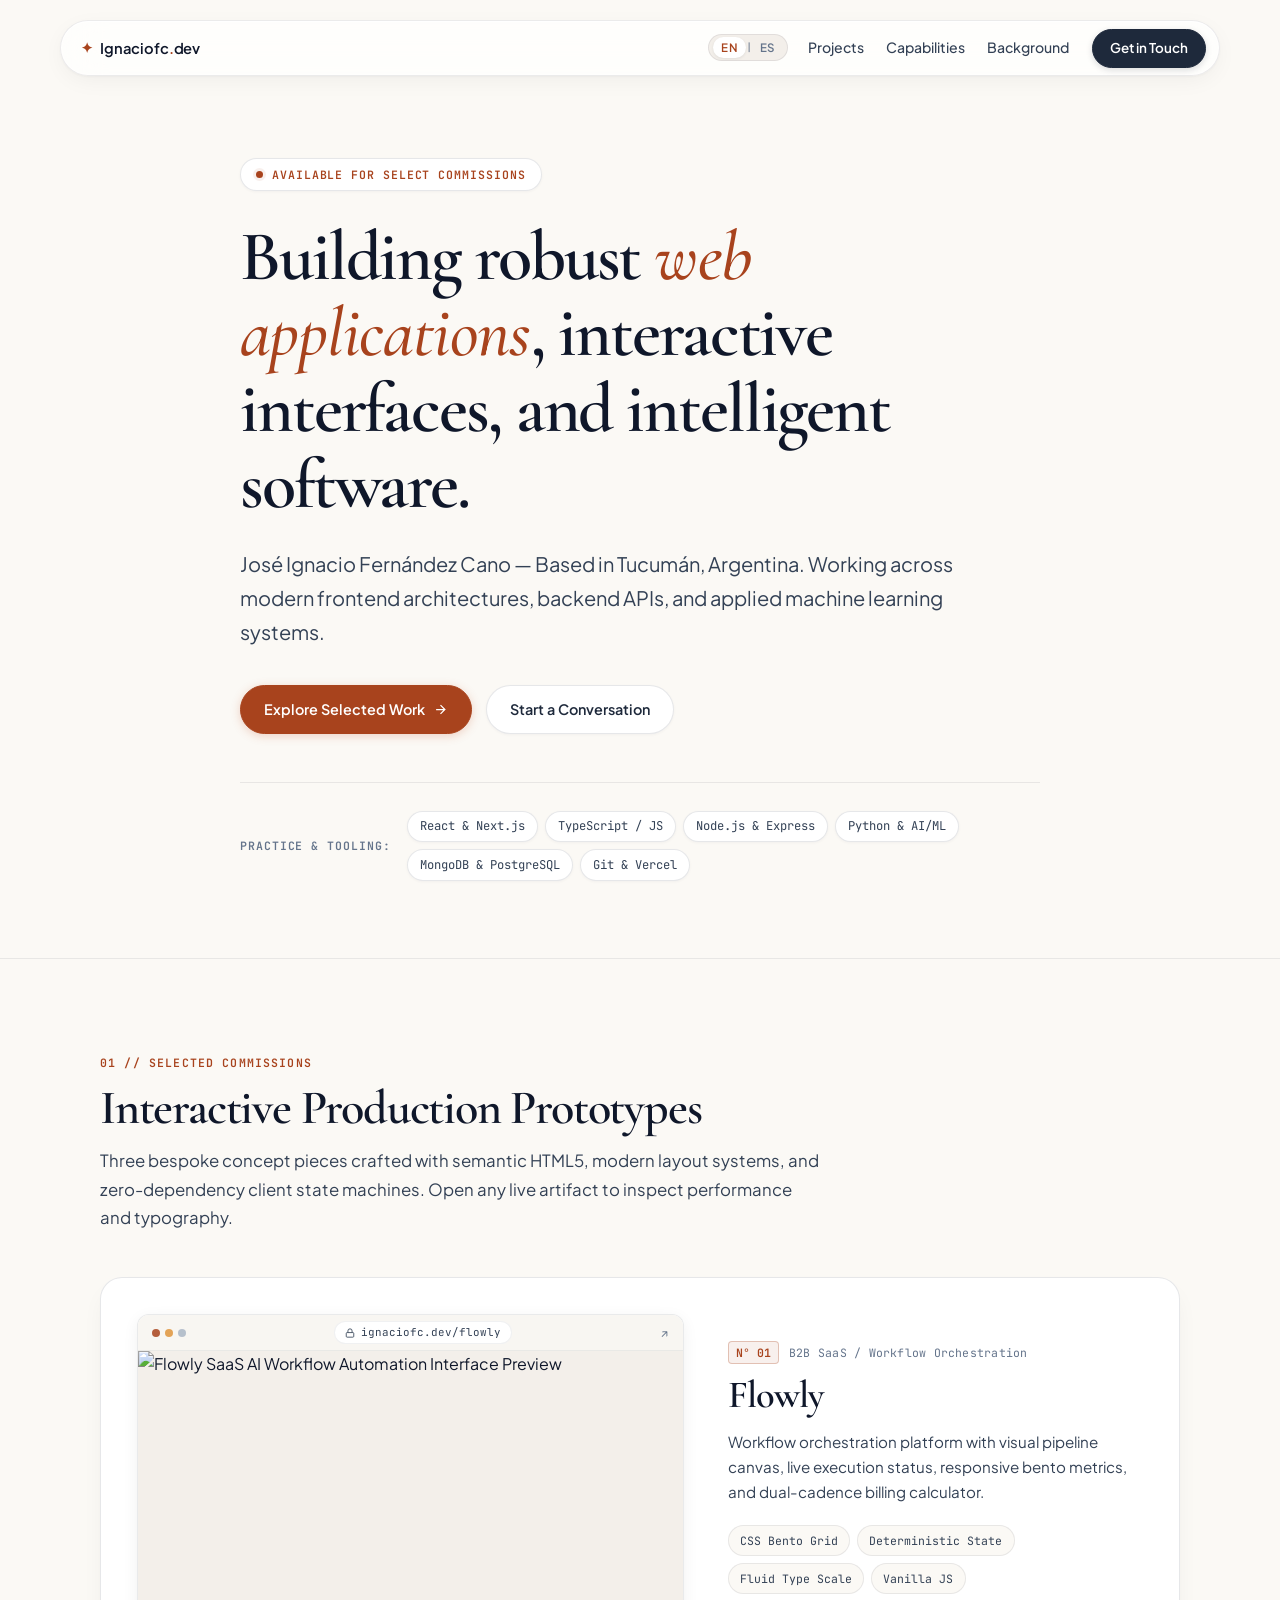
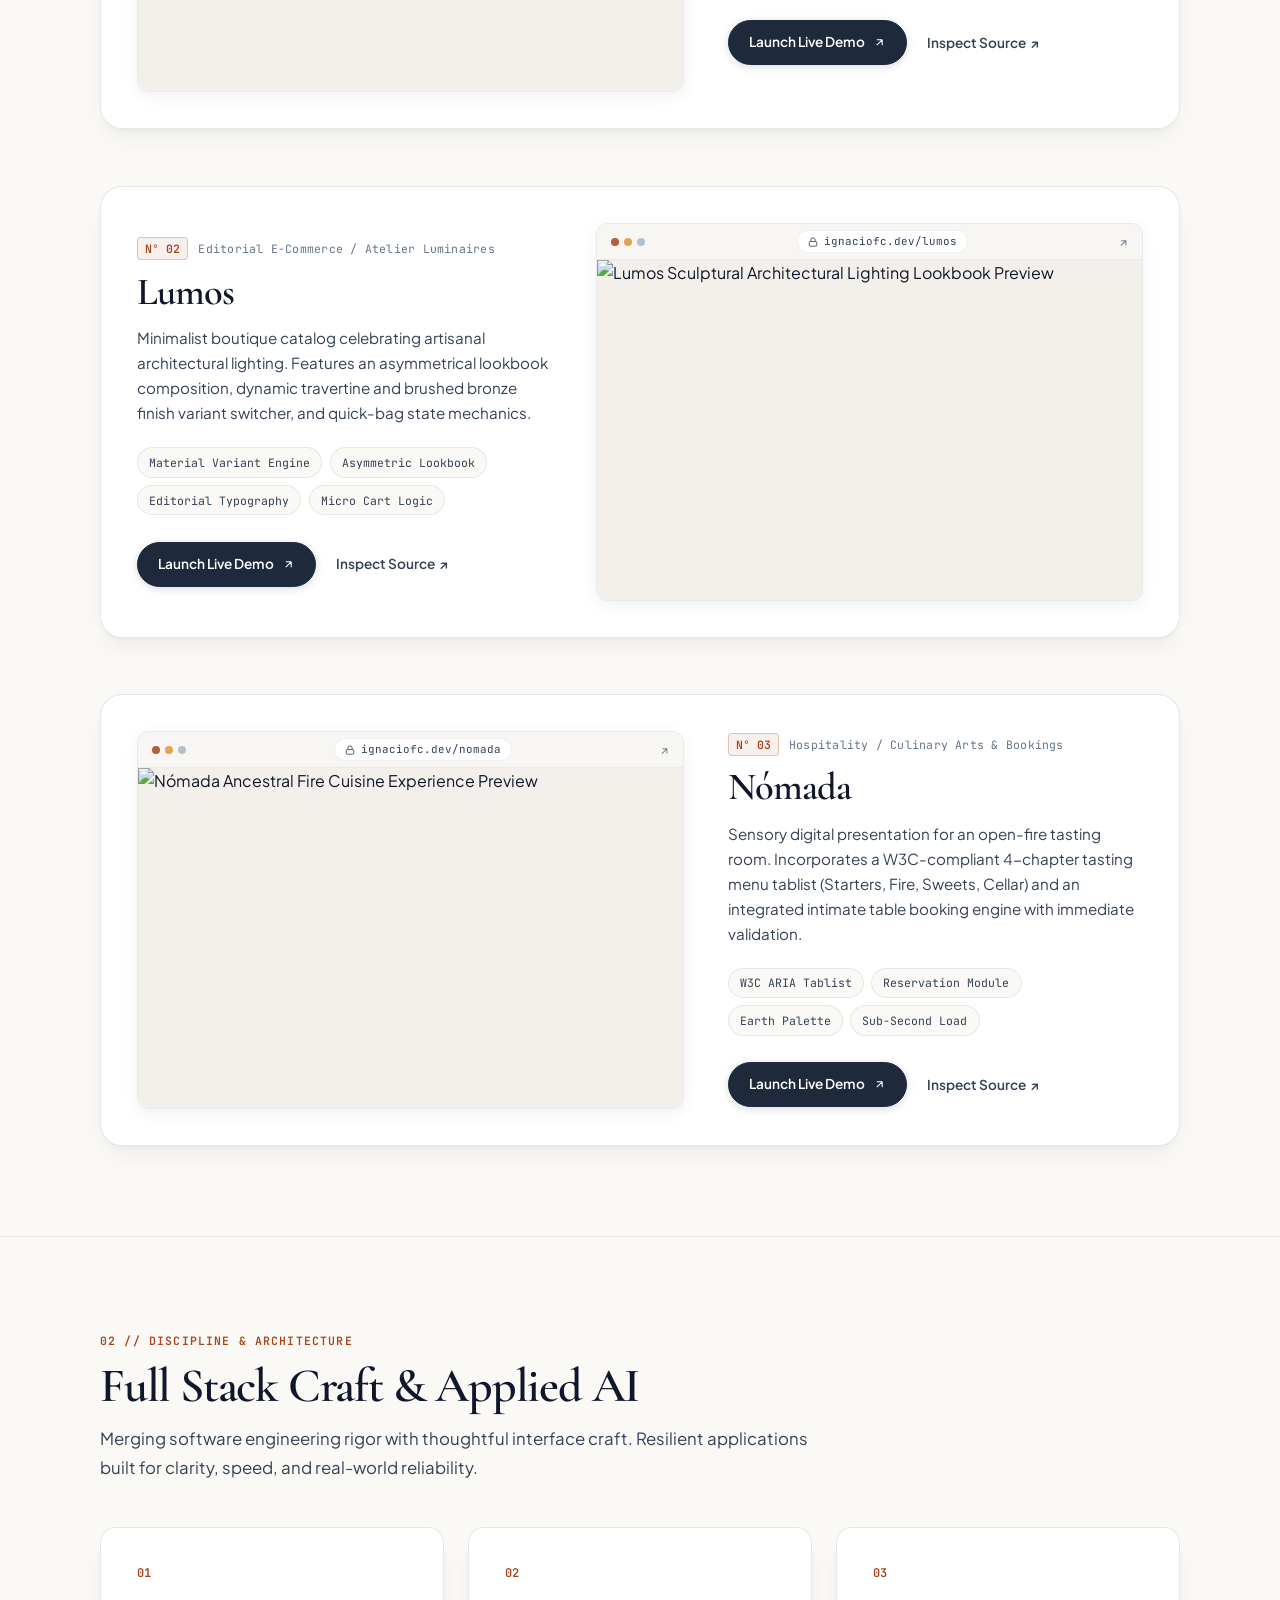
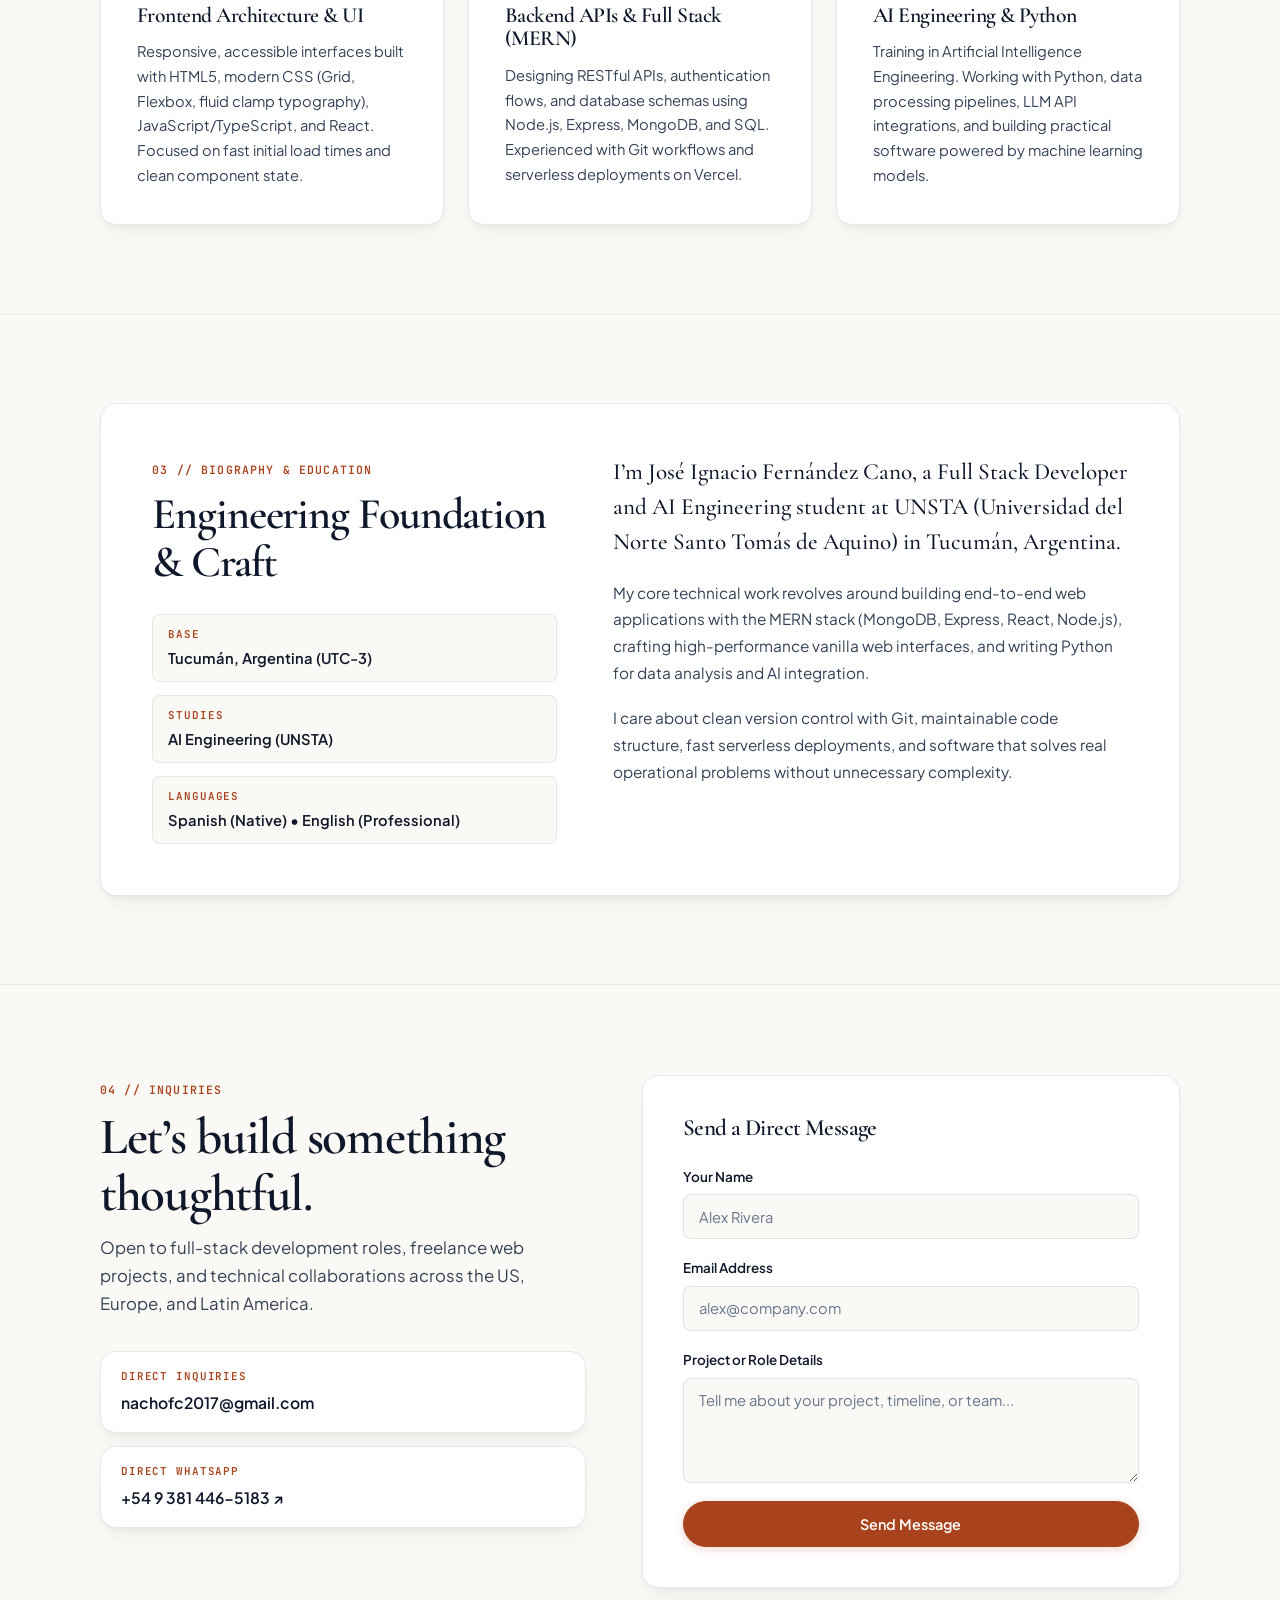
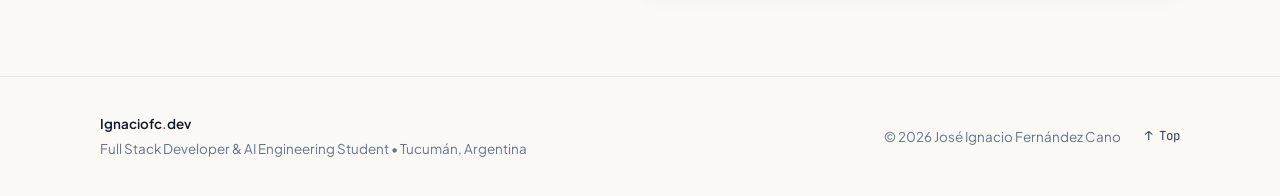
==== commit 570a910e: "feat(ui): add liquid glass header, scroll reveal and micro-interactions" ====
--- a/index.html
+++ b/index.html
@@ -667,6 +667,70 @@
           });
         });
       }
+
+      const navCapsule = document.querySelector('.nav-capsule');
+      if (navCapsule) {
+        window.addEventListener('scroll', () => {
+          navCapsule.classList.toggle('is-scrolled', window.scrollY > 24);
+        }, { passive: true });
+      }
+
+      const revealSelectors = [
+        '.section-heading',
+        '.project-card',
+        '.capability-card',
+        '.about-card',
+        '.contact-details-col',
+        '.contact-form-col',
+        '.channel-box'
+      ];
+      const revealEls = document.querySelectorAll(revealSelectors.join(','));
+      if ('IntersectionObserver' in window) {
+        const observer = new IntersectionObserver((entries, obs) => {
+          entries.forEach(entry => {
+            if (entry.isIntersecting) {
+              entry.target.classList.add('is-visible');
+              obs.unobserve(entry.target);
+            }
+          });
+        }, { threshold: 0.12, rootMargin: '0px 0px -50px 0px' });
+
+        revealEls.forEach(el => {
+          el.classList.add('reveal-item');
+          observer.observe(el);
+        });
+
+        document.querySelectorAll('.capabilities-grid .capability-card').forEach((card, idx) => {
+          card.style.setProperty('--reveal-delay', `${idx * 110}ms`);
+        });
+        document.querySelectorAll('.channels-stack .channel-box').forEach((box, idx) => {
+          box.style.setProperty('--reveal-delay', `${idx * 90}ms`);
+        });
+      }
+
+      if (window.matchMedia('(pointer: fine)').matches) {
+        document.querySelectorAll('.surface-card, .project-card').forEach(card => {
+          card.addEventListener('pointermove', e => {
+            const rect = card.getBoundingClientRect();
+            card.style.setProperty('--spot-x', `${e.clientX - rect.left}px`);
+            card.style.setProperty('--spot-y', `${e.clientY - rect.top}px`);
+          });
+        });
+
+        document.querySelectorAll('.btn, .btn-nav-commission').forEach(btn => {
+          btn.addEventListener('pointermove', e => {
+            const rect = btn.getBoundingClientRect();
+            const dx = (e.clientX - (rect.left + rect.width / 2)) * 0.14;
+            const dy = (e.clientY - (rect.top + rect.height / 2)) * 0.18;
+            btn.style.setProperty('--mag-x', `${dx.toFixed(1)}px`);
+            btn.style.setProperty('--mag-y', `${dy.toFixed(1)}px`);
+          });
+          btn.addEventListener('pointerleave', () => {
+            btn.style.setProperty('--mag-x', '0px');
+            btn.style.setProperty('--mag-y', '0px');
+          });
+        });
+      }
     });
   </script>
 </body>
--- a/style.css
+++ b/style.css
@@ -1229,7 +1229,7 @@
   color: var(--terracotta);
 }
 
-/* Mobile minimum touch targets (44px) */
+  /* Mobile minimum touch targets (44px) */
 @media (max-width: 640px) {
   .btn,
   .mobile-toggle,
@@ -1239,3 +1239,246 @@
     align-items: center;
   }
 }
+
+/* Liquid Glass Optical Header */
+.nav-capsule {
+  background: rgba(255, 255, 255, 0.72);
+  backdrop-filter: blur(20px) saturate(180%);
+  -webkit-backdrop-filter: blur(20px) saturate(180%);
+  border: 1px solid rgba(15, 23, 42, 0.08);
+  box-shadow:
+    inset 0 1px 0 0 rgba(255, 255, 255, 0.92),
+    inset 0 0 0 1px rgba(255, 255, 255, 0.45),
+    0 6px 24px -4px rgba(15, 23, 42, 0.06),
+    0 1px 3px rgba(15, 23, 42, 0.04);
+  transition: background-color 0.3s var(--ease-spring), box-shadow 0.3s var(--ease-spring), transform 0.3s var(--ease-spring), border-color 0.3s var(--ease-spring);
+}
+
+.nav-capsule.is-scrolled {
+  background: rgba(255, 255, 255, 0.84);
+  border-color: rgba(15, 23, 42, 0.11);
+  box-shadow:
+    inset 0 1px 0 0 rgba(255, 255, 255, 0.96),
+    0 12px 32px -6px rgba(15, 23, 42, 0.10),
+    0 2px 6px rgba(15, 23, 42, 0.05);
+}
+
+/* MicroKit Navigation Underline & Monogram Spin */
+.brand-monogram .monogram-mark {
+  display: inline-block;
+  transition: transform 0.45s var(--ease-spring);
+}
+
+.brand-monogram:hover .monogram-mark {
+  transform: rotate(90deg) scale(1.12);
+}
+
+.menu-link {
+  position: relative;
+  padding: 0.25rem 0;
+}
+
+.menu-link::after {
+  content: '';
+  position: absolute;
+  left: 0;
+  right: 0;
+  bottom: -1px;
+  height: 1.5px;
+  background-color: var(--terracotta);
+  border-radius: 2px;
+  transform: scaleX(0);
+  transform-origin: center;
+  transition: transform 0.28s var(--ease-spring);
+}
+
+.menu-link:hover::after {
+  transform: scaleX(1);
+}
+
+/* MicroKit Button Sheen, Magnetic Pull & Elastic Icons */
+.btn,
+.btn-nav-commission {
+  position: relative;
+  overflow: hidden;
+  transform: translate3d(var(--mag-x, 0px), var(--mag-y, 0px), 0);
+  transition:
+    transform 0.24s var(--ease-spring),
+    background-color 0.22s var(--ease-spring),
+    border-color 0.22s var(--ease-spring),
+    box-shadow 0.24s var(--ease-spring),
+    color 0.2s var(--ease-spring);
+  will-change: transform;
+}
+
+.btn::before,
+.btn-nav-commission::before {
+  content: '';
+  position: absolute;
+  top: 0;
+  left: -100%;
+  width: 65%;
+  height: 100%;
+  background: linear-gradient(
+    110deg,
+    transparent 0%,
+    rgba(255, 255, 255, 0.22) 50%,
+    transparent 100%
+  );
+  transform: skewX(-20deg);
+  transition: left 0.55s var(--ease-spring);
+  pointer-events: none;
+}
+
+.btn:hover::before,
+.btn-nav-commission:hover::before {
+  left: 135%;
+}
+
+.btn:active,
+.btn-nav-commission:active {
+  transform: scale(0.97);
+}
+
+.btn svg,
+.btn-arrow {
+  transition: transform 0.28s var(--ease-spring);
+}
+
+.btn:hover .btn-arrow {
+  transform: translateX(4px);
+}
+
+.project-cta-row .btn:hover svg {
+  transform: translate(2.5px, -2.5px);
+}
+
+.btn-link-terracotta {
+  position: relative;
+  transition: color 0.22s var(--ease-spring), transform 0.22s var(--ease-spring);
+}
+
+.btn-link-terracotta:hover {
+  transform: translateX(2px);
+}
+
+/* Stack Tag Lift */
+.stack-tag,
+.editorial-pill {
+  transition: transform 0.22s var(--ease-spring), border-color 0.22s var(--ease-spring), color 0.22s var(--ease-spring), box-shadow 0.22s var(--ease-spring);
+}
+
+.stack-tag:hover,
+.editorial-pill:hover {
+  transform: translateY(-2px);
+  border-color: var(--terracotta-border);
+  color: var(--terracotta);
+  box-shadow: 0 4px 10px rgba(168, 67, 29, 0.08);
+}
+
+/* MicroKit Cursor Spotlight on Surface & Project Cards */
+.surface-card,
+.project-card {
+  position: relative;
+  overflow: hidden;
+}
+
+.surface-card::after,
+.project-card::after {
+  content: '';
+  position: absolute;
+  inset: 0;
+  border-radius: inherit;
+  background: radial-gradient(
+    460px circle at var(--spot-x, 50%) var(--spot-y, 50%),
+    rgba(168, 67, 29, 0.065),
+    transparent 65%
+  );
+  opacity: 0;
+  transition: opacity 0.35s ease;
+  pointer-events: none;
+  z-index: 0;
+}
+
+.surface-card:hover::after,
+.project-card:hover::after {
+  opacity: 1;
+}
+
+.surface-card > *,
+.project-card > * {
+  position: relative;
+  z-index: 1;
+}
+
+.capability-card:hover,
+.channel-box:hover {
+  transform: translateY(-3px);
+}
+
+.browser-launch-glyph {
+  display: inline-block;
+  transition: transform 0.28s var(--ease-spring), color 0.22s var(--ease-spring);
+}
+
+.project-card:hover .browser-launch-glyph {
+  transform: translate(2px, -2px);
+  color: var(--terracotta);
+}
+
+.project-card:hover .browser-frame {
+  transform: translateY(-3px);
+  box-shadow: 0 14px 28px -6px rgba(15, 23, 42, 0.10);
+}
+
+/* Motion Primitives: Staggered Blur-Fade Hero Cascade */
+@keyframes blurFadeIn {
+  0% {
+    opacity: 0;
+    filter: blur(8px);
+    transform: translateY(18px);
+  }
+  100% {
+    opacity: 1;
+    filter: blur(0);
+    transform: translateY(0);
+  }
+}
+
+.hero-container > * {
+  opacity: 0;
+  animation: blurFadeIn 0.75s var(--ease-spring) forwards;
+}
+
+.hero-container > *:nth-child(1) { animation-delay: 40ms; }
+.hero-container > *:nth-child(2) { animation-delay: 120ms; }
+.hero-container > *:nth-child(3) { animation-delay: 200ms; }
+.hero-container > *:nth-child(4) { animation-delay: 280ms; }
+.hero-container > *:nth-child(5) { animation-delay: 360ms; }
+
+/* Scroll-Triggered Reveal (Ponytail: zero-dep IntersectionObserver) */
+.reveal-item {
+  opacity: 0;
+  transform: translateY(38px);
+  transition:
+    opacity 0.7s var(--ease-spring),
+    transform 0.7s var(--ease-spring);
+  transition-delay: var(--reveal-delay, 0ms);
+  will-change: opacity, transform;
+}
+
+.reveal-item.is-visible {
+  opacity: 1;
+  transform: translateY(0);
+}
+
+@media (prefers-reduced-motion: reduce) {
+  .hero-container > *,
+  .reveal-item {
+    animation: none !important;
+    opacity: 1 !important;
+    filter: none !important;
+    transform: none !important;
+    transition: none !important;
+  }
+}
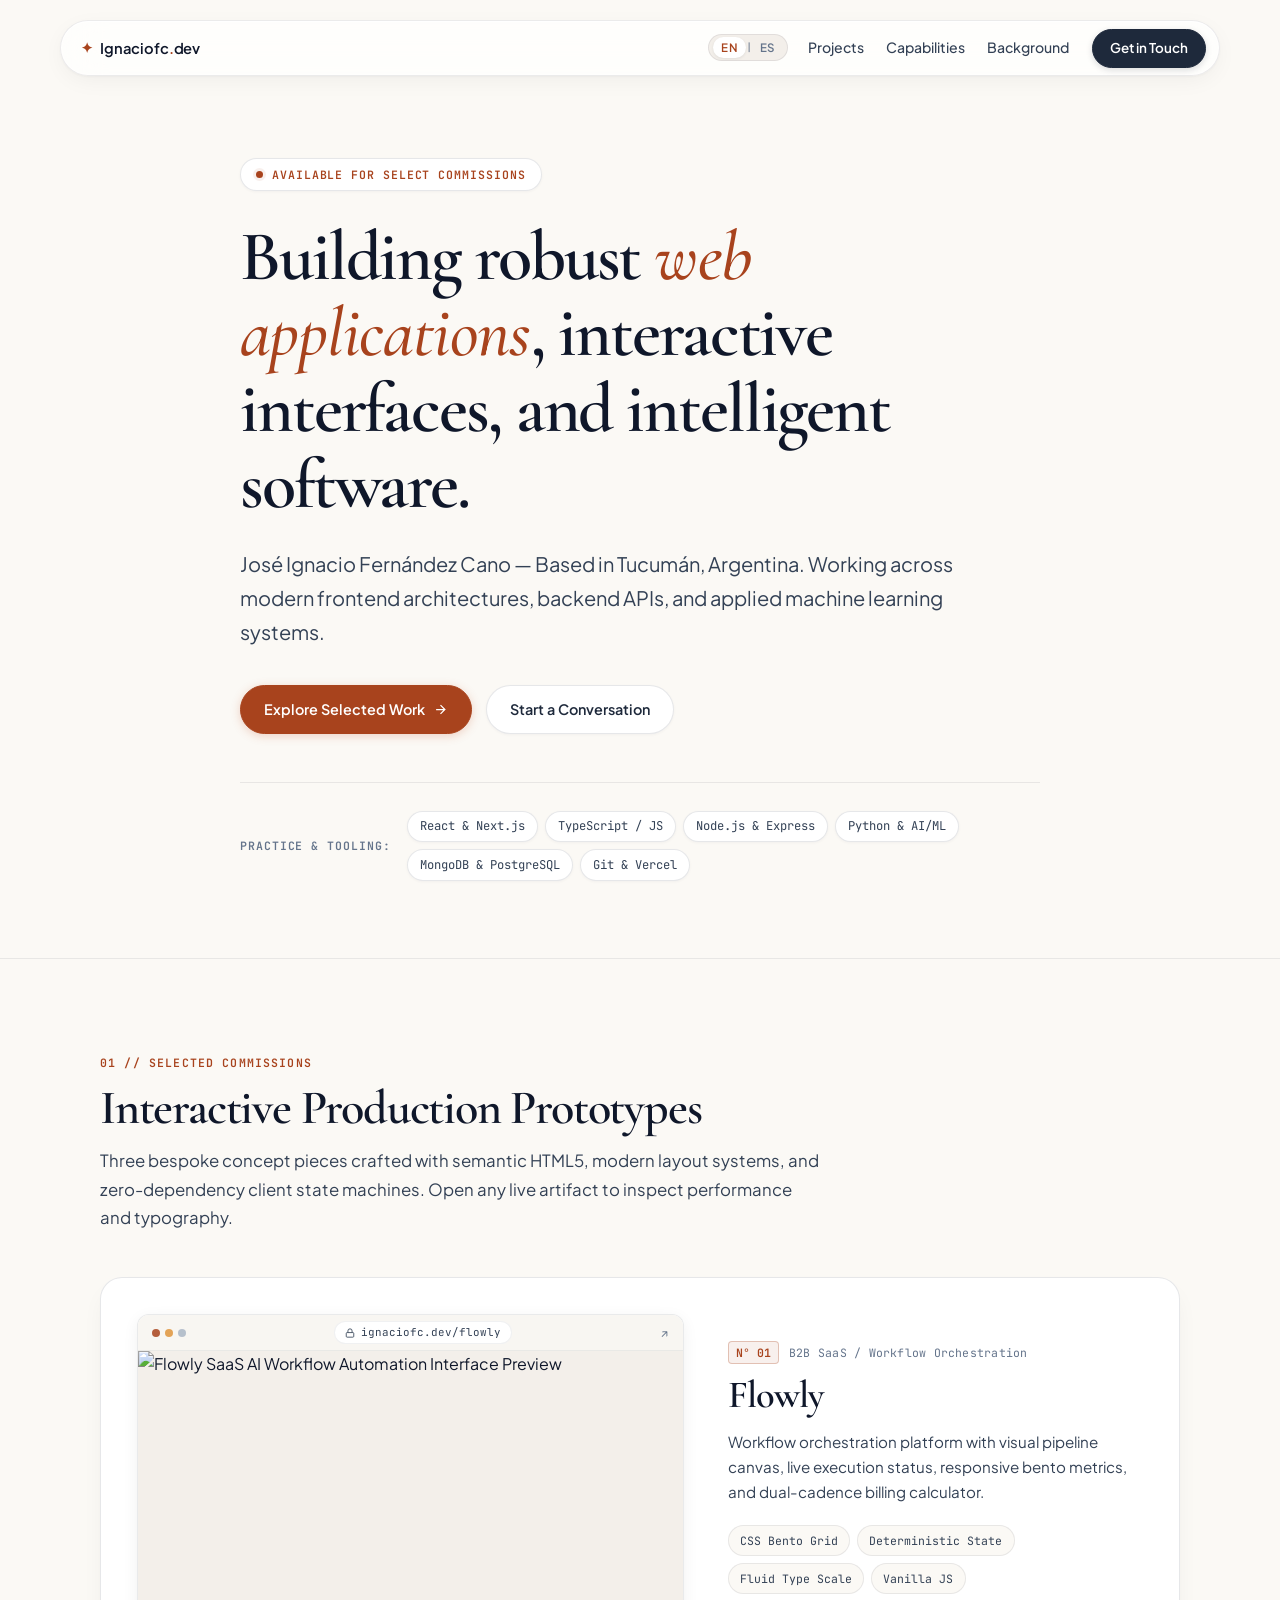
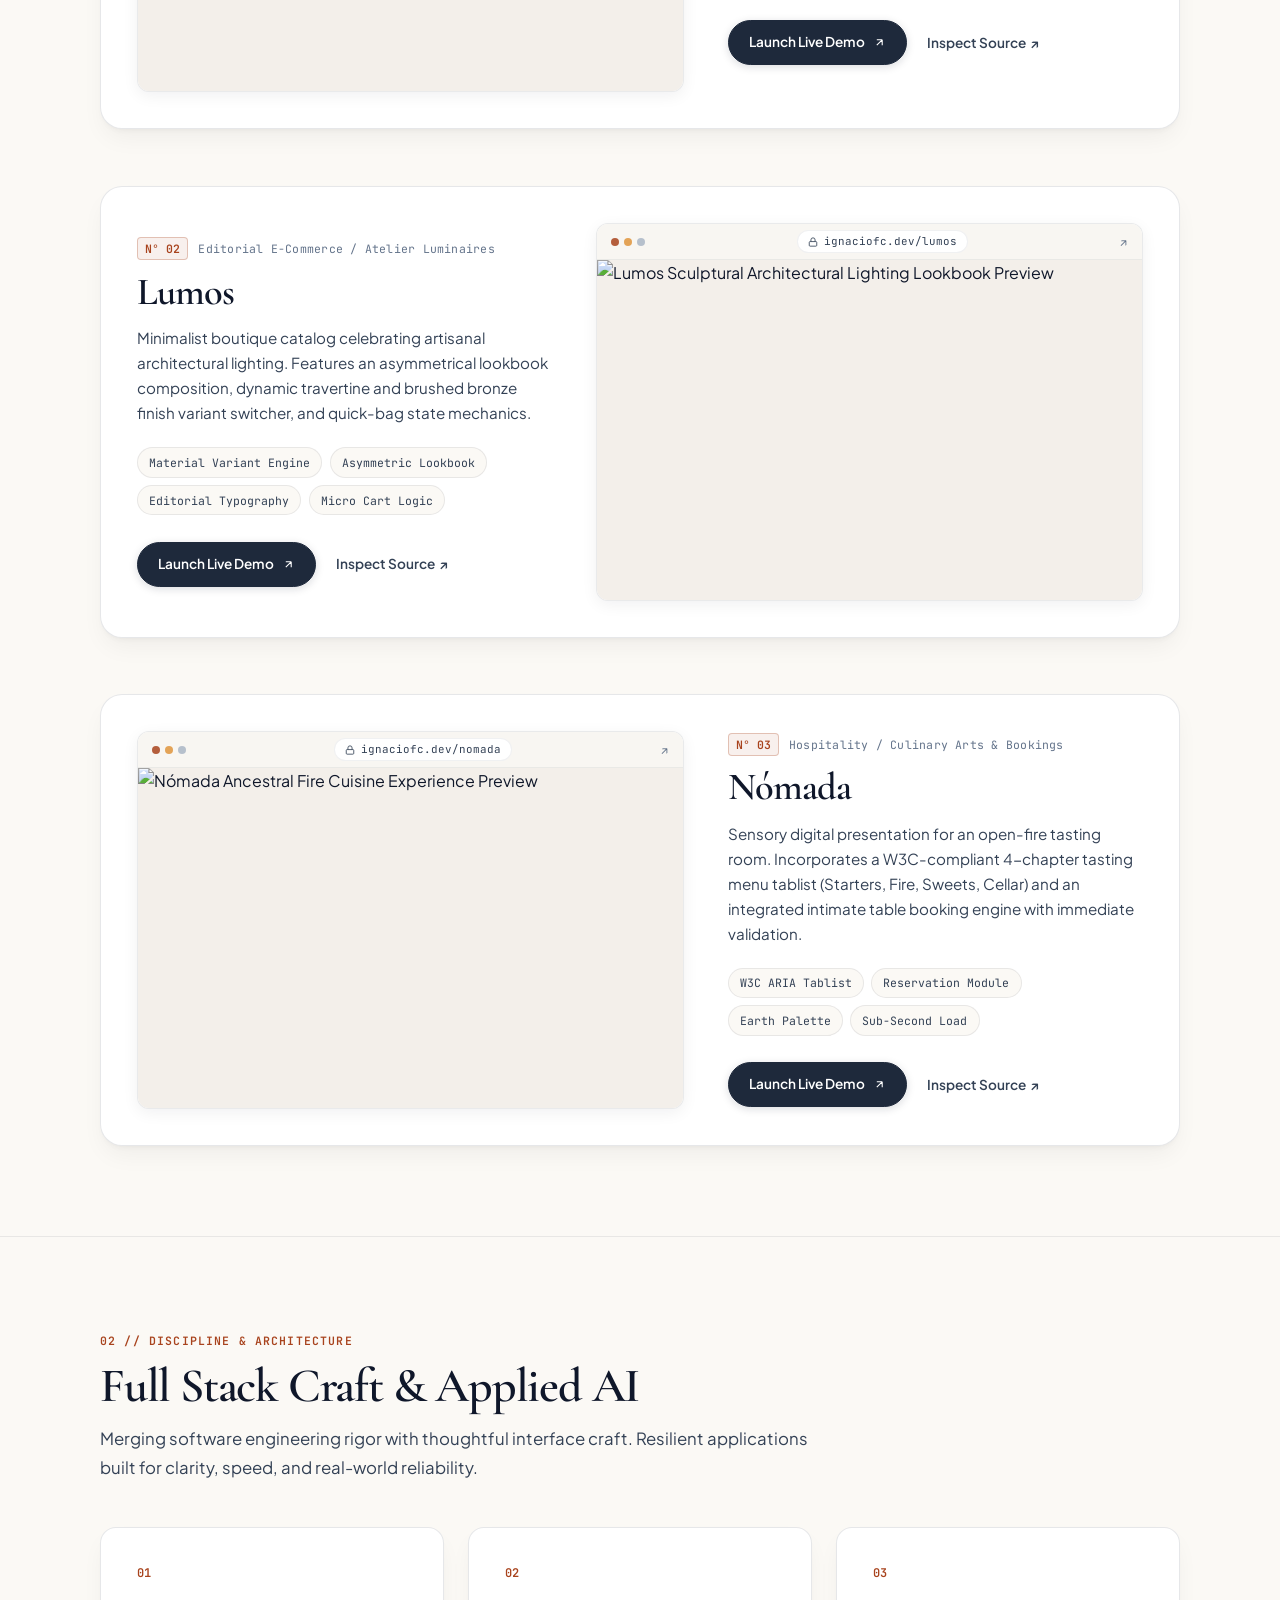
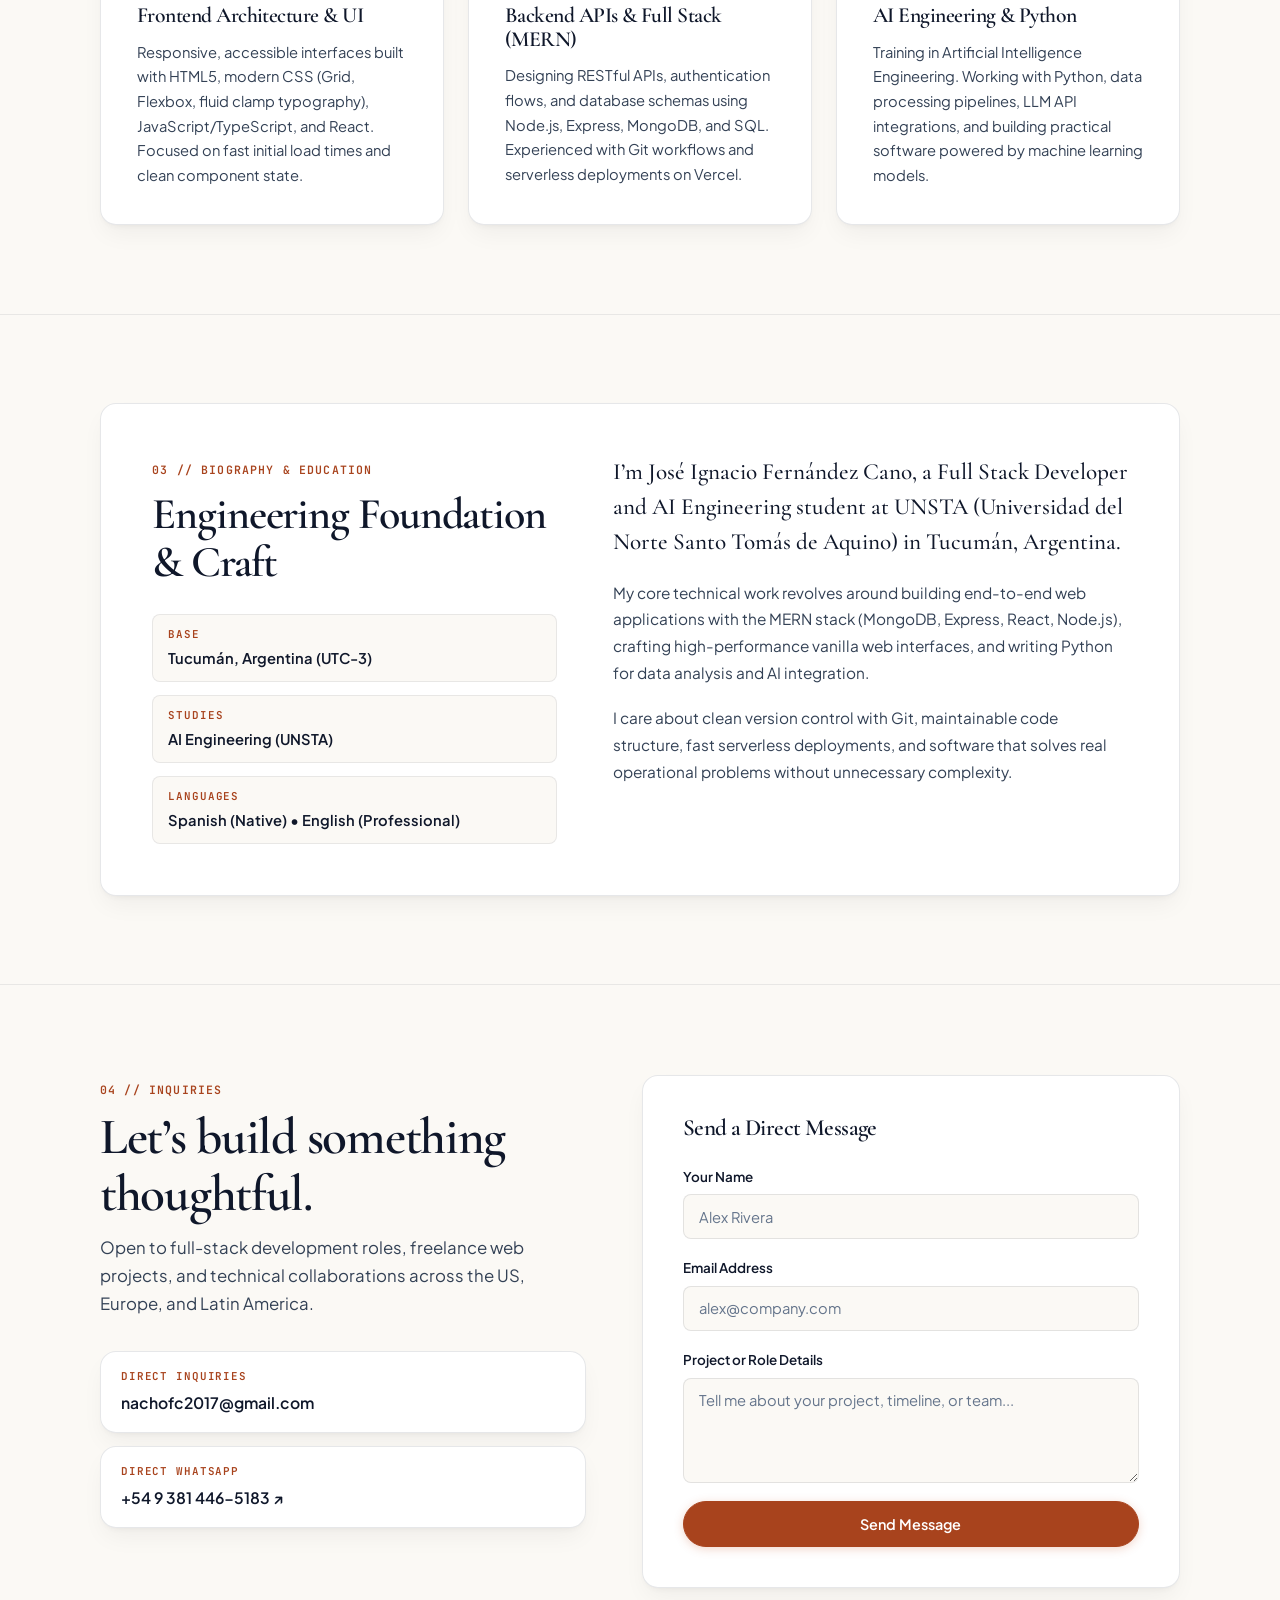
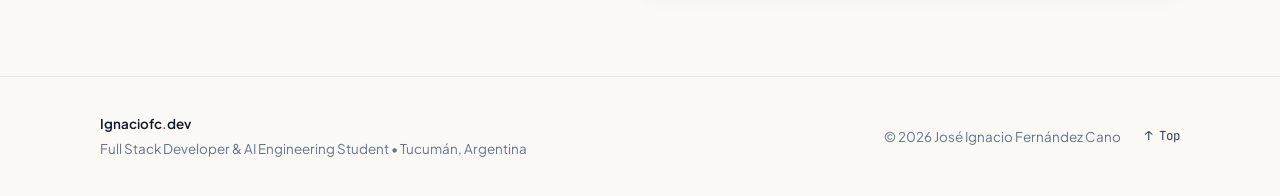
==== commit 0b04164f: "fix(audit): real form submission, match selectors, and polish demo interactions" ====
--- a/index.html
+++ b/index.html
@@ -46,7 +46,7 @@
           <a href="#contact" class="btn-nav-commission" data-i18n="nav.contact">Get in Touch</a>
         </nav>
 
-        <button class="mobile-toggle" id="mobileMenuBtn" aria-label="Toggle Navigation" aria-expanded="false" aria-controls="mobileDrawer">
+        <button type="button" class="mobile-toggle" id="mobileMenuBtn" aria-label="Toggle Navigation" aria-expanded="false" aria-controls="mobileDrawer">
           <span class="bar"></span>
           <span class="bar"></span>
         </button>
@@ -609,7 +609,7 @@
     }
 
     let ackTimer = null;
-    function handleContactSubmit() {
+    async function handleContactSubmit() {
       const btn = document.getElementById('formSubmitBtn');
       const ack = document.getElementById('formAck');
       const form = document.getElementById('contactForm');
@@ -618,16 +618,29 @@
       btn.disabled = true;
       btn.style.opacity = '0.6';
 
-      setTimeout(() => {
-        form.reset();
+      try {
+        const formData = new FormData(form);
+        const res = await fetch('https://formsubmit.co/ajax/nachofc2017@gmail.com', {
+          method: 'POST',
+          headers: { 'Accept': 'application/json' },
+          body: formData
+        });
+        if (res.ok) {
+          form.reset();
+          ack.classList.add('visible');
+          if (ackTimer) clearTimeout(ackTimer);
+          ackTimer = setTimeout(() => {
+            ack.classList.remove('visible');
+          }, 6000);
+        } else {
+          window.location.href = `mailto:nachofc2017@gmail.com?subject=Project Inquiry&body=${encodeURIComponent(form.message?.value || '')}`;
+        }
+      } catch (err) {
+        window.location.href = `mailto:nachofc2017@gmail.com?subject=Project Inquiry&body=${encodeURIComponent(form.message?.value || '')}`;
+      } finally {
         btn.disabled = false;
         btn.style.opacity = '1';
-        ack.classList.add('visible');
-        if (ackTimer) clearTimeout(ackTimer);
-        ackTimer = setTimeout(() => {
-          ack.classList.remove('visible');
-        }, 6000);
-      }, 350);
+      }
     }
 
     document.addEventListener('DOMContentLoaded', () => {
@@ -678,7 +691,7 @@
       const revealSelectors = [
         '.section-heading',
         '.project-card',
-        '.capability-card',
+        '.capability-box',
         '.about-card',
         '.contact-details-col',
         '.contact-form-col',
@@ -700,7 +713,7 @@
           observer.observe(el);
         });
 
-        document.querySelectorAll('.capabilities-grid .capability-card').forEach((card, idx) => {
+        document.querySelectorAll('.capabilities-grid .capability-box').forEach((card, idx) => {
           card.style.setProperty('--reveal-delay', `${idx * 110}ms`);
         });
         document.querySelectorAll('.channels-stack .channel-box').forEach((box, idx) => {
--- a/style.css
+++ b/style.css
@@ -1411,7 +1411,7 @@
   z-index: 1;
 }
 
-.capability-card:hover,
+.capability-box:hover,
 .channel-box:hover {
   transform: translateY(-3px);
 }
